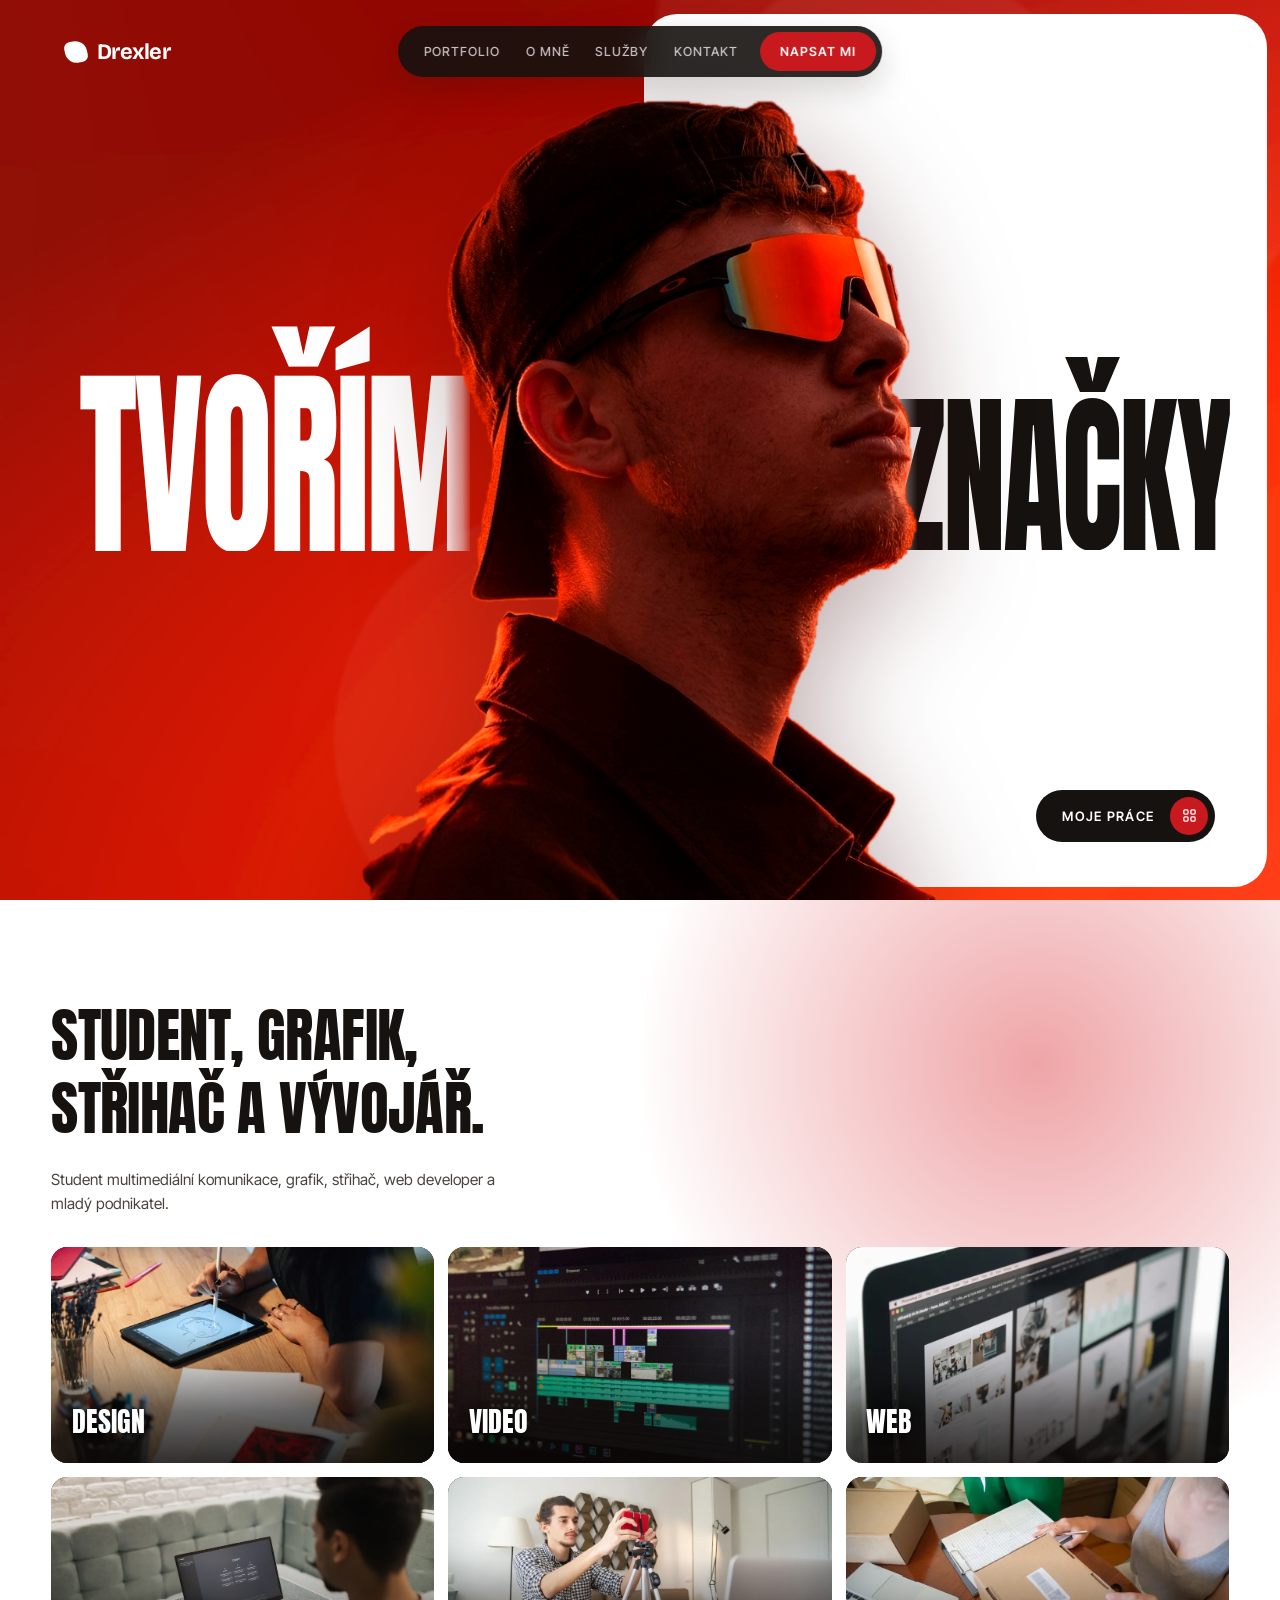
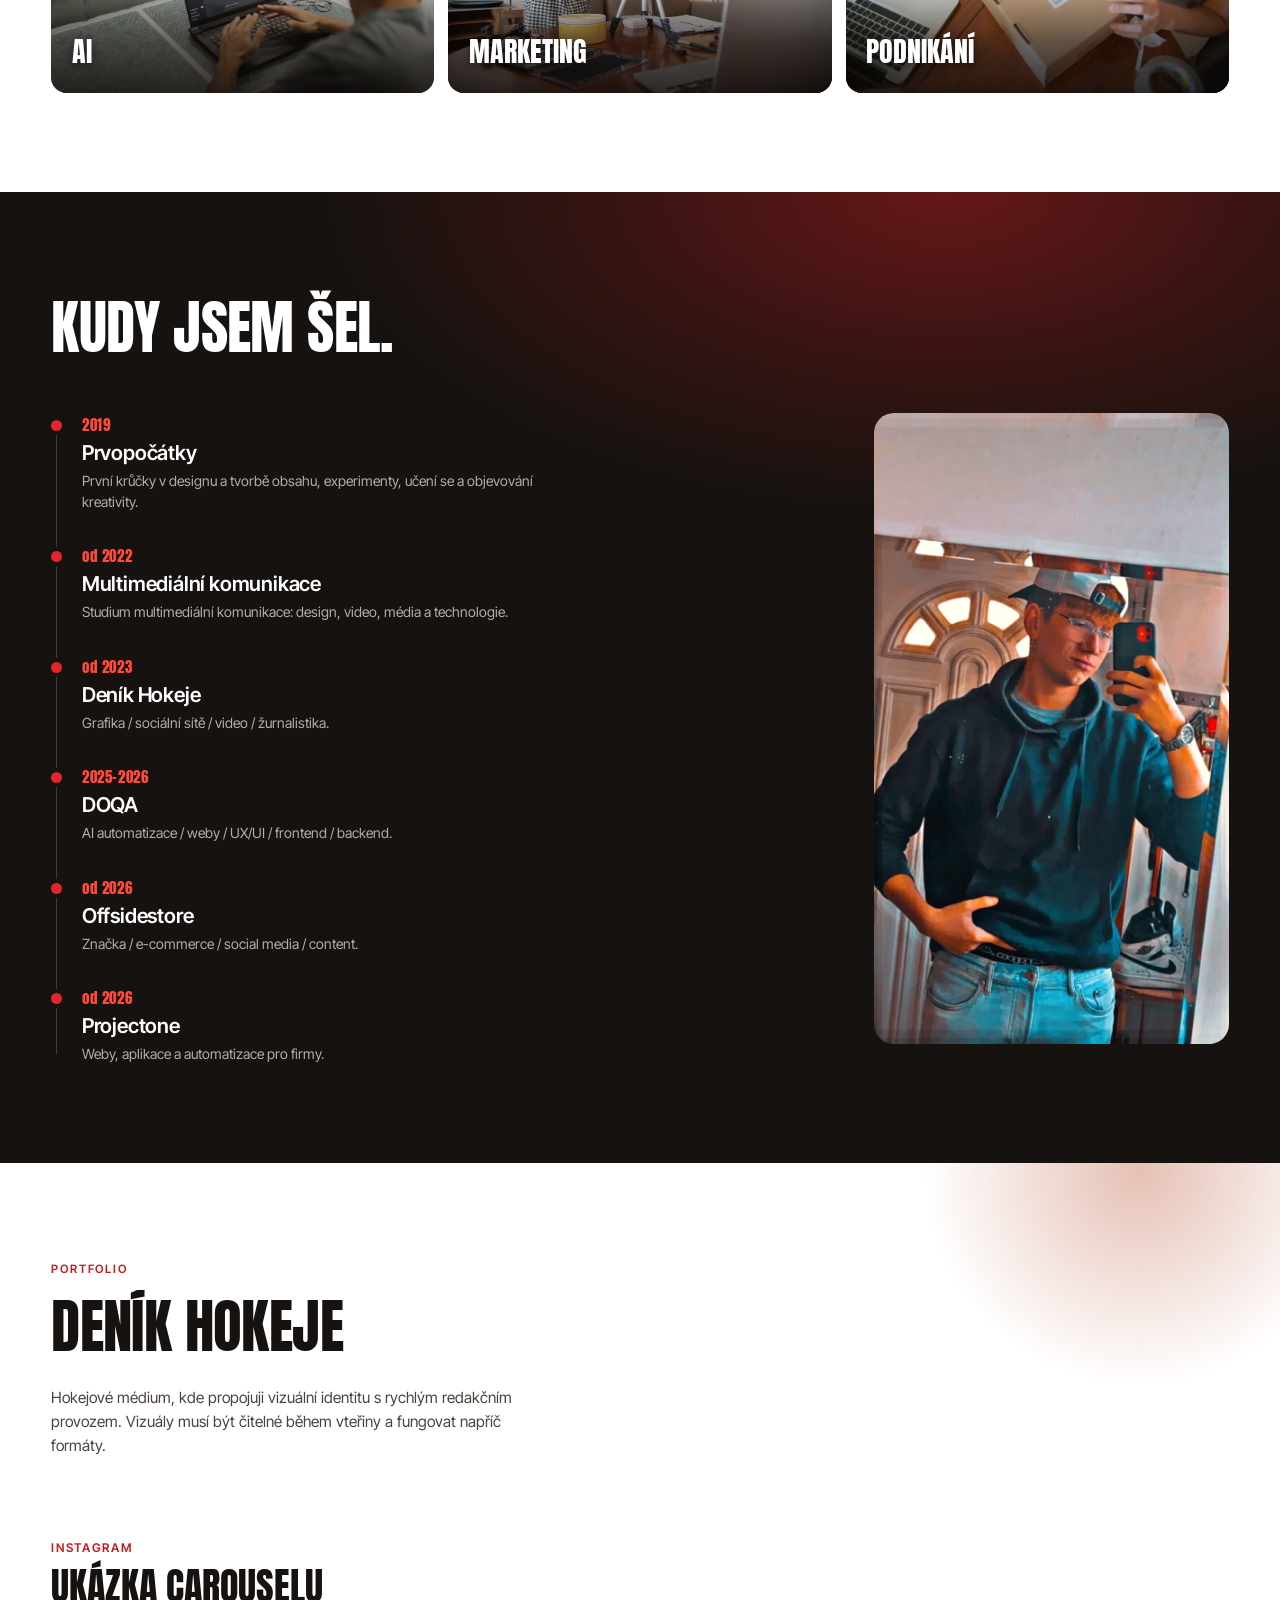
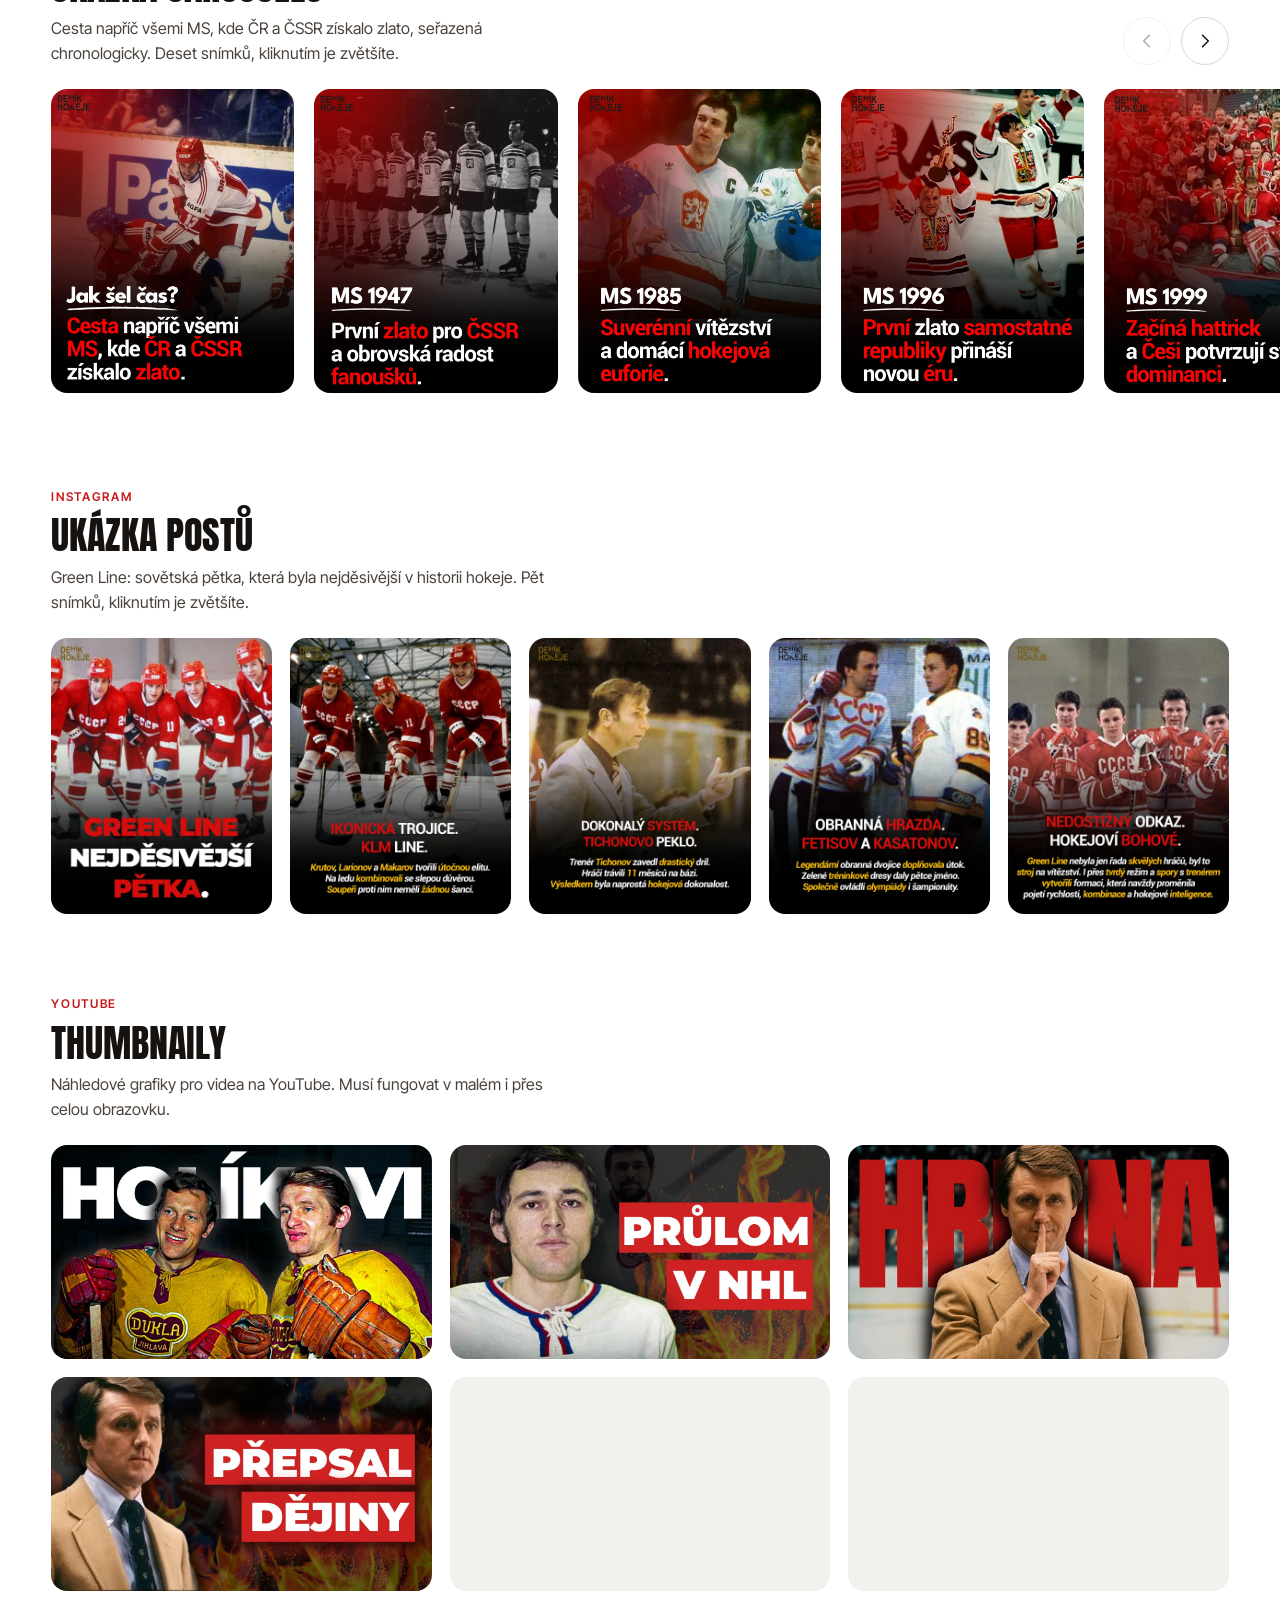
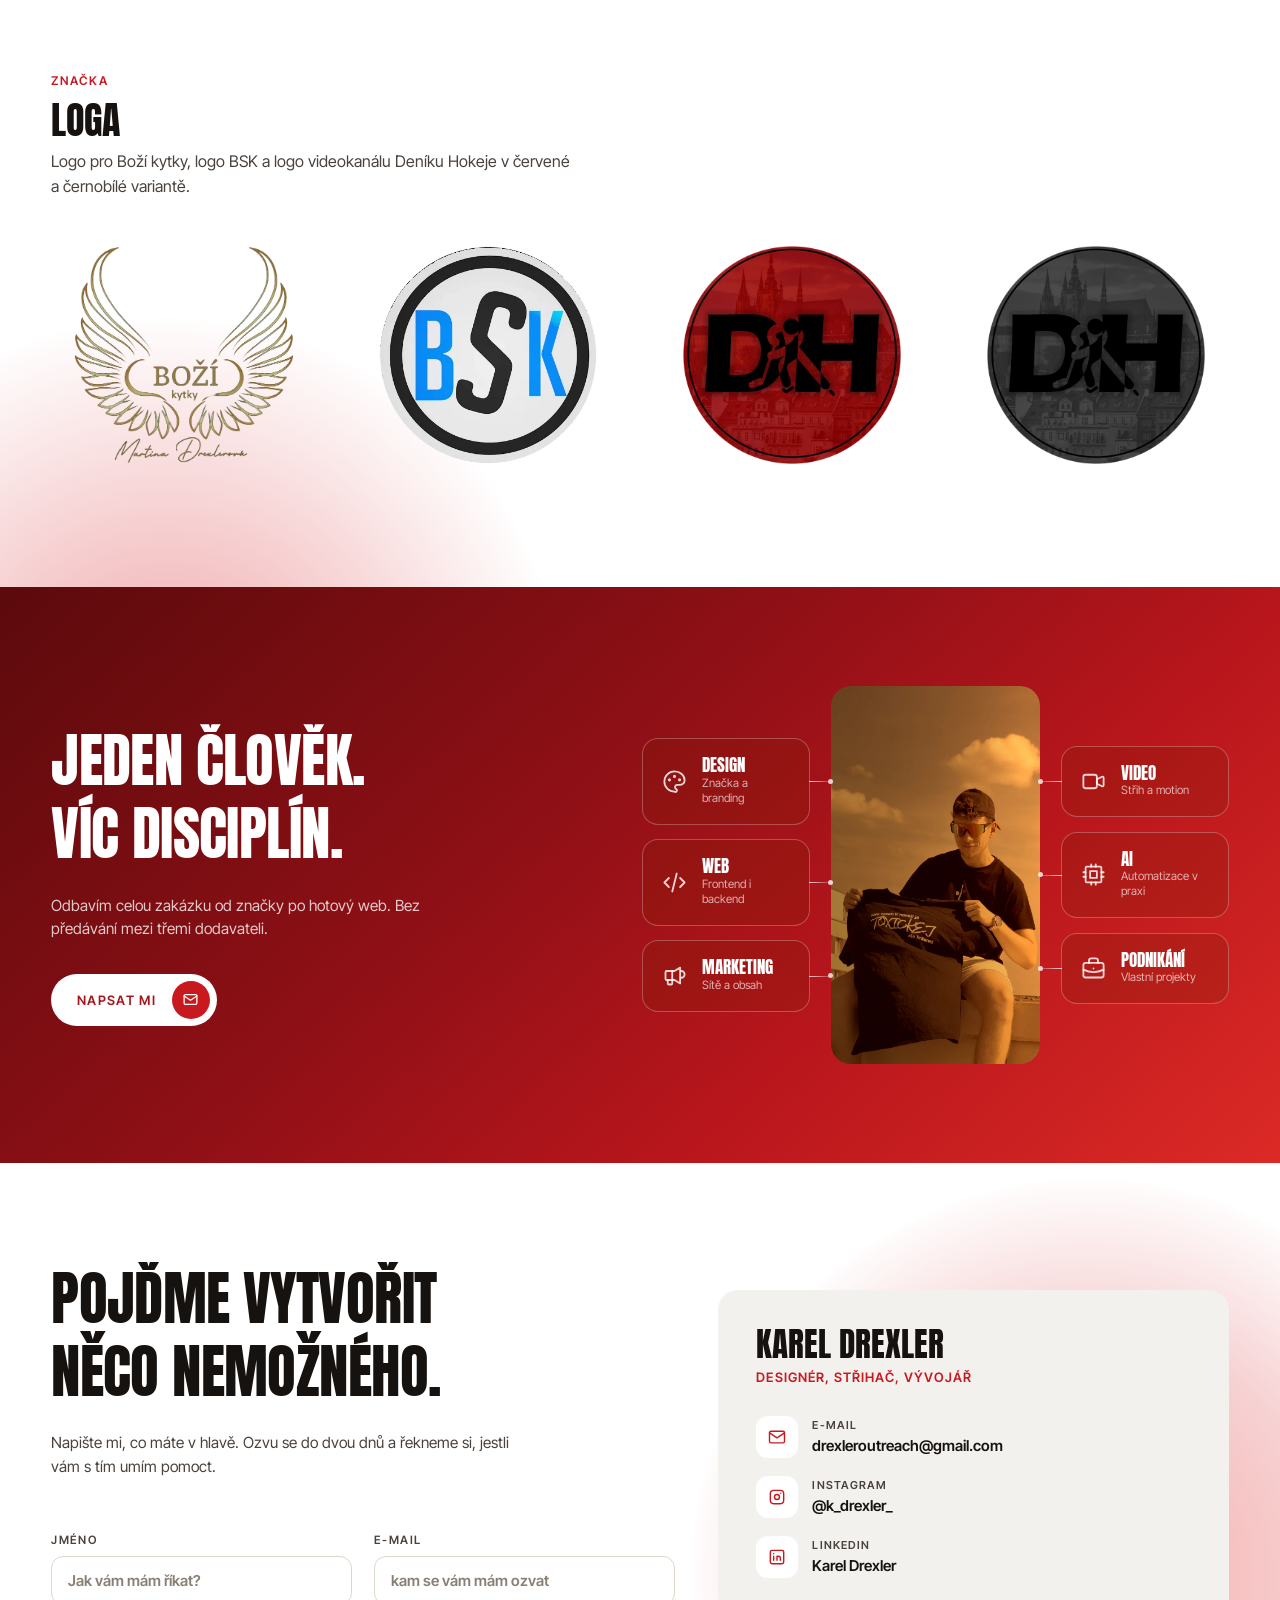
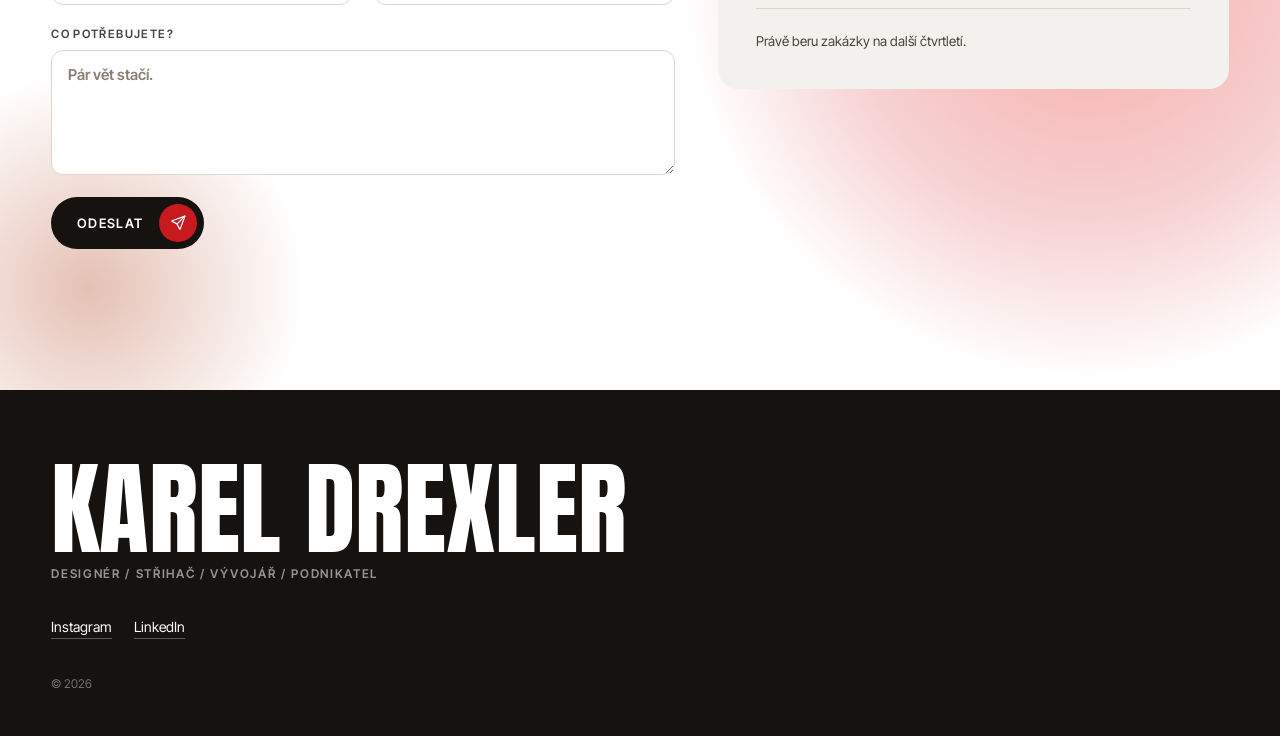
==== index.html @ d2df053d "Hero: druhé slovo ZNAČKY na bílé kartě za tváří, na mobilu druhý řádek Co-Authored-By: Claude Opus 5" ====
<!doctype html>
<html lang="cs">
<head>
<meta charset="utf-8">
<meta name="viewport" content="width=device-width, initial-scale=1, viewport-fit=cover">
<title>Karel Drexler - Design. Video. Web. AI.</title>
<meta name="description" content="Měním nápady ve vizuály, zážitky a digitální produkty.">
<link rel="preconnect" href="https://fonts.googleapis.com">
<link rel="preconnect" href="https://fonts.gstatic.com" crossorigin>
<link href="https://fonts.googleapis.com/css2?family=Anton&family=Bricolage+Grotesque:opsz,wght@12..96,700;12..96,800&family=Inter+Tight:wght@400;500;600&display=swap" rel="stylesheet">
<link rel="icon" href="favicon.svg" type="image/svg+xml">
<link rel="stylesheet" href="styles.css">
<link rel="stylesheet" href="sekce.css">
<link rel="stylesheet" href="lightbox.css">
</head>
<body>

<header class="nav">
  <a class="nav__brand" href="#">
    <span class="nav__mark" aria-hidden="true"></span>
    Drexler
  </a>
  <div class="nav__menu" id="menu">
    <nav class="nav__links" aria-label="Hlavní navigace">
      <a href="#prace">Portfolio</a>
      <a href="#o-mne">O mně</a>
      <a href="#sluzby">Služby</a>
      <a href="#kontakt">Kontakt</a>
    </nav>
    <a class="nav__cta" href="#kontakt">Napsat mi</a>
  </div>
  <button class="nav__burger" type="button" aria-label="Otevřít menu" aria-expanded="false" aria-controls="menu">
    <span></span><span></span>
  </button>
</header>

<main>
<section class="hero">
  <div class="hero__warm" aria-hidden="true"></div>
  <div class="hero__rings" aria-hidden="true"></div>
  <div class="hero__panel" aria-hidden="true"></div>

  <img class="hero__portrait" src="assets/img/hero-charlie.png" alt="Karel Drexler">

  <div class="hero__left">
    <h1 class="hero__title">
      <span class="line"><span>TVOŘÍM</span></span>
    </h1>
  </div>

  <!-- Protějšek nadpisu na bílé kartě, za tváří. Polohu dolaďuje main.js. -->
  <p class="hero__druhy"><span class="line"><span>ZNAČKY</span></span></p>

  <a class="btn btn--hero" href="#prace">
    <span>Moje práce</span>
    <!-- Tabler Icons (MIT): layout-grid -->
    <span class="btn__ikona" aria-hidden="true"><svg viewBox="0 0 24 24" fill="none" stroke="currentColor" stroke-width="1.8" stroke-linecap="round" stroke-linejoin="round"><rect x="4" y="4" width="6" height="6" rx="1.5"/><rect x="14" y="4" width="6" height="6" rx="1.5"/><rect x="4" y="14" width="6" height="6" rx="1.5"/><rect x="14" y="14" width="6" height="6" rx="1.5"/></svg></span>
  </a>
</section>

<!-- Kdo jsem --------------------------------------------------------- -->
<section class="sekce sekce--svetla" id="o-mne">
  <header class="sekce__hlava">
    <h2 class="sekce__nadpis">Student, grafik,<br>střihač a vývojář.</h2>
    <p class="sekce__lede">
      Student multimediální komunikace, grafik, střihač, web developer
      a mladý podnikatel.
    </p>
  </header>

  <ul class="obory">
    <li>
      <img src="assets/img/obory/design.webp" alt="" decoding="async">
      <div class="obory__text">
        <h3>Design</h3>
        <div class="obory__popis"><p>Vizuální identita značky, tvorba a úprava brandingu.</p></div>
      </div>
    </li>
    <li>
      <img src="assets/img/obory/video.webp" alt="" decoding="async">
      <div class="obory__text">
        <h3>Video</h3>
        <div class="obory__popis"><p>Střih, motion, produkce obsahu.</p></div>
      </div>
    </li>
    <li>
      <img src="assets/img/obory/web.webp" alt="" decoding="async">
      <div class="obory__text">
        <h3>Web</h3>
        <div class="obory__popis"><p>Frontend, backend, UX/UI.</p></div>
      </div>
    </li>
    <li>
      <img src="assets/img/obory/ai.webp" alt="" decoding="async">
      <div class="obory__text">
        <h3>AI</h3>
        <div class="obory__popis"><p>Automatizace a AI nástroje v praxi.</p></div>
      </div>
    </li>
    <li>
      <img src="assets/img/obory/marketing.webp" alt="" decoding="async">
      <div class="obory__text">
        <h3>Marketing</h3>
        <div class="obory__popis"><p>Social media a obsahová strategie.</p></div>
      </div>
    </li>
    <li>
      <img src="assets/img/obory/podnikani.webp" alt="" decoding="async">
      <div class="obory__text">
        <h3>Podnikání</h3>
        <div class="obory__popis"><p>Vlastní projekty a podnikání.</p></div>
      </div>
    </li>
  </ul>
</section>

<!-- Časová osa ------------------------------------------------------- -->
<section class="sekce sekce--tmava" id="cesta">
  <header class="sekce__hlava">
    <h2 class="sekce__nadpis">Kudy jsem šel.</h2>
  </header>

  <div class="cesta">
    <ol class="osa">
    <li><span class="osa__rok">2019</span><div><h3>Prvopočátky</h3>
      <p>První krůčky v designu a tvorbě obsahu, experimenty, učení se a objevování kreativity.</p></div></li>
    <li><span class="osa__rok">od 2022</span><div><h3>Multimediální komunikace</h3>
      <p>Studium multimediální komunikace: design, video, média a technologie.</p></div></li>
    <li><span class="osa__rok">od 2023</span><div><h3>Deník Hokeje</h3>
      <p>Grafika / sociální sítě / video / žurnalistika.</p></div></li>
    <li><span class="osa__rok">2025-2026</span><div><h3>DOQA</h3>
      <p>AI automatizace / weby / UX/UI / frontend / backend.</p></div></li>
    <li><span class="osa__rok">od 2026</span><div><h3>Offsidestore</h3>
      <p>Značka / e-commerce / social media / content.</p></div></li>
    <li><span class="osa__rok">od 2026</span><div><h3>Projectone</h3>
      <p>Weby, aplikace a automatizace pro firmy.</p></div></li>
    </ol>

    <figure class="cesta__foto">
      <img src="assets/img/portret-zrcadlo.webp" alt="Karel Drexler" decoding="async">
    </figure>
  </div>
</section>

<!-- Portfolio -------------------------------------------------------- -->
<section class="sekce sekce--svetla" id="prace">
  <header class="sekce__hlava">
    <p class="stitek">Portfolio</p>
    <h2 class="sekce__nadpis">Deník Hokeje</h2>
    <p class="sekce__lede">
      Hokejové médium, kde propojuji vizuální identitu s rychlým redakčním
      provozem. Vizuály musí být čitelné během vteřiny a fungovat napříč formáty.
    </p>
  </header>

  <!-- Instagramový carousel zůstává vodorovný, protože tak ho čtou i lidé na IG.
       Šipky ho posouvají, kliknutí na snímek ho zvětší. -->
  <article class="blok" data-galerie>
    <div class="blok__hlava blok__hlava--sipky">
      <div>
        <p class="blok__druh">Instagram</p>
        <h3>Ukázka carouselu</h3>
        <p>Cesta napříč všemi MS, kde ČR a ČSSR získalo zlato, seřazená chronologicky. Deset snímků, kliknutím je zvětšíte.</p>
      </div>
      <div class="pruvod__sipky">
        <button type="button" class="pruvod__sipka" data-smer="-1" aria-label="Předchozí snímky">
          <svg viewBox="0 0 24 24" aria-hidden="true"><path d="M15 5l-7 7 7 7" fill="none" stroke="currentColor" stroke-width="1.8" stroke-linecap="round" stroke-linejoin="round"/></svg>
        </button>
        <button type="button" class="pruvod__sipka" data-smer="1" aria-label="Další snímky">
          <svg viewBox="0 0 24 24" aria-hidden="true"><path d="M9 5l7 7-7 7" fill="none" stroke="currentColor" stroke-width="1.8" stroke-linecap="round" stroke-linejoin="round"/></svg>
        </button>
      </div>
    </div>
    <div class="pruvod" tabindex="0">
      <figure><img src="assets/img/prace/cas-00-cover.webp" alt="Jak šel čas, úvodní slide" decoding="async"></figure>
      <figure><img src="assets/img/prace/cas-1947.webp" alt="MS 1947" decoding="async"></figure>
      <figure><img src="assets/img/prace/cas-1985.webp" alt="MS 1985" decoding="async"></figure>
      <figure><img src="assets/img/prace/cas-1996.webp" alt="MS 1996" decoding="async"></figure>
      <figure><img src="assets/img/prace/cas-1999.webp" alt="MS 1999" decoding="async"></figure>
      <figure><img src="assets/img/prace/cas-2000.webp" alt="MS 2000" decoding="async"></figure>
      <figure><img src="assets/img/prace/cas-2001.webp" alt="MS 2001" decoding="async"></figure>
      <figure><img src="assets/img/prace/cas-2005.webp" alt="MS 2005" decoding="async"></figure>
      <figure><img src="assets/img/prace/cas-2010.webp" alt="MS 2010" decoding="async"></figure>
      <figure><img src="assets/img/prace/cas-2024.webp" alt="MS 2024" decoding="async"></figure>
    </div>
  </article>

  <!-- Pět dílů Green Line, pět stejně velkých buněk: žádný není hlavní. -->
  <article class="blok" data-galerie>
    <div class="blok__hlava">
      <p class="blok__druh">Instagram</p>
      <h3>Ukázka postů</h3>
      <p>Green Line: sovětská pětka, která byla nejděsivější v historii hokeje. Pět snímků, kliknutím je zvětšíte.</p>
    </div>
    <div class="bento">
      <figure><img src="assets/img/prace/green-1.webp" alt="Green Line, nejděsivější pětka" decoding="async"></figure>
      <figure><img src="assets/img/prace/green-2.webp" alt="Ikonická trojice KLM Line" decoding="async"></figure>
      <figure><img src="assets/img/prace/green-3.webp" alt="Tichonovo peklo" decoding="async"></figure>
      <figure><img src="assets/img/prace/green-4.webp" alt="Fetisov a Kasatonov" decoding="async"></figure>
      <figure><img src="assets/img/prace/green-5.webp" alt="Nedostižný odkaz" decoding="async"></figure>
    </div>
  </article>

  <!-- Šest náhledů v pravidelné mřížce; jsou to obrazovky, ne příběh. -->
  <article class="blok" data-galerie>
    <div class="blok__hlava">
      <p class="blok__druh">YouTube</p>
      <h3>Thumbnaily</h3>
      <p>Náhledové grafiky pro videa na YouTube. Musí fungovat v malém i přes celou obrazovku.</p>
    </div>
    <div class="mrizka">
      <figure><img src="assets/img/prace/thumb-holikovi.webp" alt="Holíkovi" decoding="async"></figure>
      <figure><img src="assets/img/prace/thumb-nedomansky.webp" alt="Václav Nedomanský" decoding="async"></figure>
      <figure><img src="assets/img/prace/thumb-brooks.webp" alt="Brooks" decoding="async"></figure>
      <figure><img src="assets/img/prace/thumb-herb-brooks.webp" alt="Herb Brooks" decoding="async"></figure>
      <figure><img src="assets/img/prace/thumb-devadesatky.webp" alt="Hokejové devadesátky" decoding="async"></figure>
      <figure><img src="assets/img/prace/thumb-bratri-nhl.webp" alt="Bratři v NHL" decoding="async"></figure>
    </div>
  </article>

  <!-- Loga jsou vyříznutá do průhledných obrázků a stojí přímo na papíře,
       všechna ve stejně velkém poli. -->
  <article class="blok" data-galerie>
    <div class="blok__hlava">
      <p class="blok__druh">Značka</p>
      <h3>Loga</h3>
      <p>Logo pro Boží kytky, logo BSK a logo videokanálu Deníku Hokeje v červené a černobílé variantě.</p>
    </div>
    <div class="znacky">
      <figure><img src="assets/img/prace/loga/bozi-kytky.webp" alt="Logo Boží kytky, Martina Drexlerová" decoding="async"></figure>
      <figure><img src="assets/img/prace/loga/bsk.webp" alt="Logo BSK" decoding="async"></figure>
      <figure><img src="assets/img/prace/loga/dih-cervene.webp" alt="Logo kanálu Deníku Hokeje, červená varianta" decoding="async"></figure>
      <figure><img src="assets/img/prace/loga/dih-cernobile.webp" alt="Logo kanálu Deníku Hokeje, černobílá varianta" decoding="async"></figure>
    </div>
  </article>
</section>

<!-- Závěrečná výzva ------------------------------------------------- -->
<section class="sekce sekce--cervena" id="sluzby">
  <div class="vyzva">
    <div class="vyzva__text">
      <h2 class="sekce__nadpis">Jeden člověk.<br>Víc disciplín.</h2>
      <p class="sekce__lede">
        Odbavím celou zakázku od značky po hotový web. Bez předávání
        mezi třemi dodavateli.
      </p>
      <a class="btn btn--svetly" href="#kontakt"><span>Napsat mi</span><span class="btn__ikona" aria-hidden="true"><svg viewBox="0 0 24 24" fill="none" stroke="currentColor" stroke-width="1.8" stroke-linecap="round" stroke-linejoin="round"><path d="M3 7a2 2 0 0 1 2-2h14a2 2 0 0 1 2 2v10a2 2 0 0 1-2 2H5a2 2 0 0 1-2-2z"/><path d="m3 7 9 6 9-6"/></svg></span></a>
    </div>

    <div class="schema">
      <ul class="schema__sloupec">
        <li>
          <span class="schema__ikona" aria-hidden="true">
            <svg viewBox="0 0 24 24" fill="none" stroke="currentColor" stroke-width="1.6" stroke-linecap="round" stroke-linejoin="round"><path d="M12 21a9 9 0 1 1 0-18c4.97 0 9 3.58 9 8 0 1.06-.47 2.08-1.32 2.83-.84.75-1.99 1.17-3.18 1.17h-2a2 2 0 0 0-1 3.75A1.3 1.3 0 0 1 12 21"/><circle cx="7.5" cy="10.5" r=".6"/><circle cx="12" cy="7.5" r=".6"/><circle cx="16.5" cy="10.5" r=".6"/></svg>
          </span>
          <span class="schema__jmeno">Design</span>
          <span class="schema__popis">Značka a branding</span>
        </li>
        <li>
          <span class="schema__ikona" aria-hidden="true">
            <svg viewBox="0 0 24 24" fill="none" stroke="currentColor" stroke-width="1.6" stroke-linecap="round" stroke-linejoin="round"><path d="m7 8-4 4 4 4"/><path d="m17 8 4 4-4 4"/><path d="M14 4l-4 16"/></svg>
          </span>
          <span class="schema__jmeno">Web</span>
          <span class="schema__popis">Frontend i backend</span>
        </li>
        <li>
          <span class="schema__ikona" aria-hidden="true">
            <svg viewBox="0 0 24 24" fill="none" stroke="currentColor" stroke-width="1.6" stroke-linecap="round" stroke-linejoin="round"><path d="M18 8a3 3 0 0 1 0 6"/><path d="M10 8v11a1 1 0 0 1-1 1H7a1 1 0 0 1-1-1v-3"/><path d="M12 8h0l5-3v14l-5-3H5a1 1 0 0 1-1-1v-6a1 1 0 0 1 1-1z"/></svg>
          </span>
          <span class="schema__jmeno">Marketing</span>
          <span class="schema__popis">Sítě a obsah</span>
        </li>
      </ul>

      <figure class="schema__foto">
        <img src="assets/img/schema-foto.webp" alt="Karel Drexler" decoding="async">
      </figure>

      <ul class="schema__sloupec">
        <li>
          <span class="schema__ikona" aria-hidden="true">
            <svg viewBox="0 0 24 24" fill="none" stroke="currentColor" stroke-width="1.6" stroke-linecap="round" stroke-linejoin="round"><path d="M15 10l4.55-2.28A1 1 0 0 1 21 8.62v6.76a1 1 0 0 1-1.45.9L15 14z"/><rect x="3" y="6" width="12" height="12" rx="2"/></svg>
          </span>
          <span class="schema__jmeno">Video</span>
          <span class="schema__popis">Střih a motion</span>
        </li>
        <li>
          <span class="schema__ikona" aria-hidden="true">
            <svg viewBox="0 0 24 24" fill="none" stroke="currentColor" stroke-width="1.6" stroke-linecap="round" stroke-linejoin="round"><rect x="5" y="5" width="14" height="14" rx="1"/><rect x="9" y="9" width="6" height="6"/><path d="M3 10h2M3 14h2M19 10h2M19 14h2M10 3v2M14 3v2M10 19v2M14 19v2"/></svg>
          </span>
          <span class="schema__jmeno">AI</span>
          <span class="schema__popis">Automatizace v praxi</span>
        </li>
        <li>
          <span class="schema__ikona" aria-hidden="true">
            <svg viewBox="0 0 24 24" fill="none" stroke="currentColor" stroke-width="1.6" stroke-linecap="round" stroke-linejoin="round"><rect x="3" y="7" width="18" height="13" rx="2"/><path d="M8 7V5a2 2 0 0 1 2-2h4a2 2 0 0 1 2 2v2"/><path d="M3 13a20 20 0 0 0 18 0"/><path d="M12 12v.01"/></svg>
          </span>
          <span class="schema__jmeno">Podnikání</span>
          <span class="schema__popis">Vlastní projekty</span>
        </li>
      </ul>
    </div>
  </div>
</section>

<!-- Kontakt ---------------------------------------------------------- -->
<section class="sekce sekce--svetla" id="kontakt">
  <header class="sekce__hlava">
    <h2 class="sekce__nadpis">Pojďme vytvořit<br>něco nemožného.</h2>
    <p class="sekce__lede">
      Napište mi, co máte v hlavě. Ozvu se do dvou dnů a řekneme si,
      jestli vám s tím umím pomoct.
    </p>
  </header>

  <div class="kontakt">
    <form class="formular" action="https://api.web3forms.com/submit" method="post" novalidate>
      <input type="hidden" name="access_key" value="">
      <input type="hidden" name="subject" value="Nová zpráva z webu drexler.digital">
      <input type="checkbox" name="botcheck" class="pastnabot" tabindex="-1" autocomplete="off">

      <label>Jméno<input type="text" name="jmeno" placeholder="Jak vám mám říkat?" required></label>
      <label>E-mail<input type="email" name="email" placeholder="kam se vám mám ozvat" required></label>
      <label class="siroke">Co potřebujete?<textarea name="zprava" rows="5" placeholder="Pár vět stačí." required></textarea></label>
      <button type="submit" class="btn btn--tmavy"><span data-klid="Odeslat">Odeslat</span><span class="btn__ikona" aria-hidden="true"><svg viewBox="0 0 24 24" fill="none" stroke="currentColor" stroke-width="1.8" stroke-linecap="round" stroke-linejoin="round"><path d="M10 14 21 3"/><path d="M21 3l-6.5 18a.55.55 0 0 1-1 0L10 14l-7-3.5a.55.55 0 0 1 0-1z"/></svg></span></button>
  
      <p class="hlaska" role="status" aria-live="polite"></p>
    </form>

    <aside class="vizitka">
      <p class="vizitka__jmeno">Karel Drexler</p>
      <p class="vizitka__role">Designér, střihač, vývojář</p>

      <ul class="spojeni">
        <li>
          <span class="spojeni__ikona" aria-hidden="true">
            <!-- Tabler Icons (MIT): mail -->
            <svg viewBox="0 0 24 24" fill="none" stroke="currentColor" stroke-width="1.7" stroke-linecap="round" stroke-linejoin="round"><path d="M3 7a2 2 0 0 1 2-2h14a2 2 0 0 1 2 2v10a2 2 0 0 1-2 2H5a2 2 0 0 1-2-2z"/><path d="m3 7 9 6 9-6"/></svg>
          </span>
          <span class="spojeni__co">E-mail</span>
          <a class="spojeni__hodnota" href="mailto:drexleroutreach@gmail.com">drexleroutreach@gmail.com</a>
        </li>
        <li>
          <span class="spojeni__ikona" aria-hidden="true">
            <!-- Tabler Icons (MIT): brand-instagram -->
            <svg viewBox="0 0 24 24" fill="none" stroke="currentColor" stroke-width="1.7" stroke-linecap="round" stroke-linejoin="round"><rect x="4" y="4" width="16" height="16" rx="4"/><circle cx="12" cy="12" r="3"/><path d="M16.5 7.5v.01"/></svg>
          </span>
          <span class="spojeni__co">Instagram</span>
          <a class="spojeni__hodnota" href="https://www.instagram.com/k_drexler_/" target="_blank" rel="noopener">@k_drexler_</a>
        </li>
        <li>
          <span class="spojeni__ikona" aria-hidden="true">
            <!-- Tabler Icons (MIT): brand-linkedin -->
            <svg viewBox="0 0 24 24" fill="none" stroke="currentColor" stroke-width="1.7" stroke-linecap="round" stroke-linejoin="round"><rect x="4" y="4" width="16" height="16" rx="2"/><path d="M8 11v5M8 8v.01M12 16v-5M16 16v-3a2 2 0 0 0-4 0"/></svg>
          </span>
          <span class="spojeni__co">LinkedIn</span>
          <a class="spojeni__hodnota" href="https://www.linkedin.com/in/karel-drexler-a0ab07300/" target="_blank" rel="noopener">Karel Drexler</a>
        </li>
      </ul>

      <p class="vizitka__stav">Právě beru zakázky na další čtvrtletí.</p>
    </aside>
  </div>
</section>
</main>

<dialog class="lightbox" aria-label="Detail práce">
  <figure class="lightbox__obraz">
    <figcaption></figcaption>
  </figure>
  <button class="lightbox__zavrit" type="button" aria-label="Zavřít">
    <svg viewBox="0 0 24 24" aria-hidden="true"><path d="M6 6l12 12M18 6L6 18" fill="none" stroke="currentColor" stroke-width="1.8" stroke-linecap="round"/></svg>
  </button>
  <button class="lightbox__sipka lightbox__sipka--zpet" type="button" aria-label="Předchozí">
    <svg viewBox="0 0 24 24" aria-hidden="true"><path d="M15 5l-7 7 7 7" fill="none" stroke="currentColor" stroke-width="1.8" stroke-linecap="round" stroke-linejoin="round"/></svg>
  </button>
  <button class="lightbox__sipka lightbox__sipka--dal" type="button" aria-label="Další">
    <svg viewBox="0 0 24 24" aria-hidden="true"><path d="M9 5l7 7-7 7" fill="none" stroke="currentColor" stroke-width="1.8" stroke-linecap="round" stroke-linejoin="round"/></svg>
  </button>
  <p class="lightbox__pocet" aria-live="polite"></p>
</dialog>

<footer class="paticka">
  <p class="paticka__jmeno">Karel Drexler</p>
  <p class="paticka__role">Designér / Střihač / Vývojář / Podnikatel</p>
  <nav class="paticka__site">
    <a href="https://www.instagram.com/k_drexler_/" target="_blank" rel="noopener">Instagram</a>
    <a href="https://www.linkedin.com/in/karel-drexler-a0ab07300/" target="_blank" rel="noopener">LinkedIn</a>
  </nav>
  <p class="paticka__copy">© 2026</p>
</footer>

<script type="module" src="main.js"></script>
</body>
</html>
---- styles.css ----
/* Tokeny ------------------------------------------------------------- */
/* Červená řada: cihlově tmavá v rozích desky, sytá karmínová za postavou. */
:root {
  --brick: #5c0a0c;
  --red-900: #7d0e12;
  --red-700: #a8141b;
  --red-600: #c8191f;
  --red-500: #e2262b;
  --red-400: #ff4a3d;
  --ink: #16120f;
  --ink-soft: #4a423c;
  --paper: #ffffff;
  --bone: #f3f1ee;

  --rail: clamp(20px, 4vw, 64px);
  /* Levý sloupec hera stojí o kus dál než zbytek stránky. */
  --rail-hero: calc(clamp(20px, 4vw, 64px) + clamp(6px, 2.2vw, 34px));
  --nav-h: 76px;
  /* Navigace sedí stejně daleko od horní hrany jako bílá karta hera. */
  --nav-top: clamp(10px, 1.5vh, 18px);

  --display: 'Bricolage Grotesque', system-ui, sans-serif;
  /* Nadpis v předloze je kondenzovaný grotesk — Bricolage je na něj
     příliš široký a slovo se pak nevejde vedle postavy. */
  --hero-face: 'Anton', 'Bricolage Grotesque', system-ui, sans-serif;
  --text: 'Inter Tight', system-ui, sans-serif;
}

*, *::before, *::after { box-sizing: border-box; }

html { -webkit-text-size-adjust: 100%; }

body {
  margin: 0;
  font-family: var(--text);
  color: var(--ink);
  background: var(--paper);
  -webkit-font-smoothing: antialiased;
}

a { color: inherit; text-decoration: none; }

/* Navigace ----------------------------------------------------------- */
/* Lišta je pevná: značka vlevo, uprostřed tmavá kapsle s odkazy a výzvou.
   Kapsle je čitelná na červené, bílé i tmavé sekci, takže může jet
   se stránkou. Pod 900 px se odkazy schovají do rozbalovacího menu. */
.nav {
  position: fixed;
  top: var(--nav-top);
  left: 0;
  right: 0;
  z-index: 20;
  height: var(--nav-h);
  display: flex;
  align-items: center;
  gap: 16px;
  padding: 0 calc(var(--rail) + var(--nav-top));
  pointer-events: none;
}

.nav > * { pointer-events: auto; }

.nav__brand {
  display: inline-flex;
  align-items: center;
  gap: 10px;
  margin-left: -14px;
  padding: 9px 16px 9px 14px;
  border-radius: 999px;
  font-family: var(--display);
  font-weight: 700;
  font-size: 22px;
  letter-spacing: -0.02em;
  color: var(--paper);
  transition: background-color .35s ease;
}

/* Jakmile hero odjede, značka dostane stejnou kapsli jako menu. */
.nav--past .nav__brand {
  background: rgba(22, 18, 15, .9);
  -webkit-backdrop-filter: blur(14px);
  backdrop-filter: blur(14px);
}

.nav__mark {
  width: 22px;
  height: 22px;
  border-radius: 6px 12px 6px 12px;
  background: var(--paper);
  transform: rotate(-12deg);
}

.nav__menu {
  position: absolute;
  left: 50%;
  translate: -50% 0;
  display: flex;
  align-items: center;
  gap: 8px;
  padding: 6px 6px 6px 26px;
  border-radius: 999px;
  background: rgba(22, 18, 15, .9);
  -webkit-backdrop-filter: blur(14px);
  backdrop-filter: blur(14px);
  box-shadow: 0 12px 30px rgba(22, 18, 15, .16);
}

.nav__links {
  display: flex;
  gap: clamp(16px, 2vw, 30px);
  margin-right: 14px;
  font-size: 12.5px;
  font-weight: 500;
  letter-spacing: 0.08em;
  text-transform: uppercase;
  color: rgba(255, 255, 255, .74);
}

.nav__links a {
  position: relative;
  padding: 6px 0;
  transition: color .25s ease;
}

.nav__links a::after {
  content: "";
  position: absolute;
  left: 0;
  right: 0;
  bottom: 0;
  height: 1.5px;
  background: var(--red-400);
  transform: scaleX(0);
  transform-origin: left;
  transition: transform .4s cubic-bezier(.2,.8,.2,1);
}

.nav__links a:hover { color: var(--paper); }
.nav__links a:hover::after { transform: scaleX(1); }

.nav__cta {
  padding: 12px 20px;
  border-radius: 999px;
  background: var(--red-600);
  color: var(--paper);
  font-size: 12.5px;
  font-weight: 600;
  letter-spacing: 0.08em;
  text-transform: uppercase;
  transition: background-color .25s ease;
}

.nav__cta:hover { background: var(--red-500); }

.nav__burger {
  display: none;
  width: 46px;
  height: 46px;
  margin-left: auto;
  place-content: center;
  gap: 5px;
  border: 0;
  border-radius: 50%;
  background: rgba(22, 18, 15, .9);
  cursor: pointer;
}

.nav__burger span {
  display: block;
  width: 16px;
  height: 1.6px;
  background: var(--paper);
  transition: transform .3s ease;
}

/* Otevřené menu: z čárek je křížek. */
.nav--open .nav__burger span:first-child { transform: translateY(3.3px) rotate(45deg); }
.nav--open .nav__burger span:last-child { transform: translateY(-3.3px) rotate(-45deg); }

/* Hero --------------------------------------------------------------- */
.hero {
  position: relative;
  min-height: 100svh;
  overflow: hidden;
  background: var(--paper);
  display: grid;
  grid-template-columns: minmax(0, 1fr) minmax(0, 1fr);
}

/* Teplá deska leží pod vším; bílý panel je karta položená na ní. */
.hero__warm {
  position: absolute;
  inset: 0;
  /* Plynulý diagonální přechod: cihlová vlevo nahoře, sytá červená
     vpravo dole, kde stojí postava. Žádné ostré kotouče. */
  background-image: url('assets/img/hero-bg.png');
  /* Mapa pokrývá levou polovinu; napravo ji zrcadlově dotáhneme. */
  background-size: 100% 100%;
  background-repeat: no-repeat;
}

/* Kotouče v pozadí. V předloze se od okolí liší jen o pár jednotek jasu
   a mají zřetelnou, ale měkkou hranu — proto tak nízké krytí. */
.hero__rings {
  position: absolute;
  inset: 0;
  pointer-events: none;
  background:
    radial-gradient(circle at 78% 6%,
      rgba(255, 205, 200, .085) 0 26%, rgba(255, 205, 200, 0) 26.6%),
    radial-gradient(circle at 70% 18%,
      rgba(255, 195, 190, .065) 0 17%, rgba(255, 195, 190, 0) 17.5%),
    radial-gradient(circle at 44% 82%,
      rgba(255, 185, 175, .07) 0 22%, rgba(255, 185, 175, 0) 22.5%);
}

/* Bílá karta: změřeno z předlohy — 50,3 až 99,5 % šířky, s odskokem
   od horní i spodní hrany a zaoblenými rohy. */
.hero__panel {
  position: absolute;
  z-index: 1;
  /* Odskok stejný nahoře, vpravo i dole — v procentech by svislá
     mezera vyšla jinak než vodorovná. */
  /* Odskok stejný nahoře, vpravo i dole — v procentech by svislá
     mezera vyšla jinak než vodorovná. */
  top: clamp(10px, 1.5vh, 18px);
  right: clamp(10px, 1.5vh, 18px);
  bottom: clamp(10px, 1.5vh, 18px);
  left: 50.3%;
  background: var(--paper);
  border-radius: clamp(18px, 2.6vw, 38px);
}


/* Portrét sedí na předělu a přesahuje do bílé části. */
.hero__portrait {
  position: absolute;
  z-index: 2;
  /* Postava sedí na předělu a ramenem přetéká do bílé části.
     Snímek už míří doprava, takže se nezrcadlí. Posazená je níž, aby
     nad hlavou zůstal vzduch a rameno odešlo pod spodní hranu místo
     aby se uříznulo v obraze. */
  bottom: -17%;
  left: 51%;
  /* --hloubka nastavuje JS při scrollu: portrét jede pomaleji než text,
     takže hero dostane hloubku. */
  --hloubka: 0px;
  transform: translateX(-50%) translateY(var(--hloubka));
  height: 106%;
  width: auto;
  max-width: none;
  object-fit: contain;
  object-position: bottom center;
  /* Snímek už je nagradovaný do červené, stačí přisadit kontrast. */
  filter: contrast(1.05) saturate(1.06) drop-shadow(0 30px 60px rgba(60, 4, 6, .35));
  pointer-events: none;
}

/* Levý sloupec ------------------------------------------------------- */
/* Pod portrétem (z-index 2), aby nadpis mizel za hlavou. */
.hero__left {
  position: relative;
  z-index: 1;
  grid-column: 1;
  display: flex;
  flex-direction: column;
  justify-content: center;
  padding: var(--nav-h) 0 clamp(70px, 12vh, 130px) var(--rail-hero);
  color: var(--paper);
  pointer-events: none;
}

.hero__left > * { pointer-events: auto; }

.hero__title {
  margin: 0;
  font-family: var(--hero-face);
  font-weight: 400;
  /* Nadpis musí doběhnout dřív, než začne postava — jako v předloze. */
  font-size: clamp(92px, 17.3vw, 300px);
  line-height: .84;
  letter-spacing: -0.02em;
  text-transform: uppercase;
  transform: scaleX(.72);
  transform-origin: left center;
  /* Box na šířku textu, aby se maska níže vztahovala k písmenům. */
  width: fit-content;
  /* Nadpis nekončí řezem, ale vytrácí se do postavy. */
  -webkit-mask-image: linear-gradient(90deg, #000 0 93%, rgba(0, 0, 0, .55) 97.5%, transparent 100%);
  mask-image: linear-gradient(90deg, #000 0 93%, rgba(0, 0, 0, .55) 97.5%, transparent 100%);
}

/* Druhé slovo stojí zrcadlově na bílé kartě: tmavé, stejně velké a
   vytrácí se do tváře zleva. Bez JS stojí aspoň vpravo u okraje. */
.hero__druhy {
  position: absolute;
  z-index: 1;
  top: 30%;
  right: calc(var(--rail) + var(--nav-top));
  margin: 0;
  font-family: var(--hero-face);
  font-weight: 400;
  font-size: clamp(92px, 17.3vw, 300px);
  line-height: .84;
  letter-spacing: -0.02em;
  text-transform: uppercase;
  color: var(--ink);
  transform: scaleX(.72);
  transform-origin: right center;
  width: fit-content;
  -webkit-mask-image: linear-gradient(270deg, #000 0 93%, rgba(0, 0, 0, .55) 97.5%, transparent 100%);
  mask-image: linear-gradient(270deg, #000 0 93%, rgba(0, 0, 0, .55) 97.5%, transparent 100%);
}

.hero__title .line,
.hero__druhy .line {
  display: block;
  overflow: hidden;
  /* Prostor pro háček a čárku. Záporný margin by je vystrčil nad box
     nadpisu, kam nesahá jeho maska, a zmizely by. */
  padding-top: .30em;
}

.hero__title .line > span,
.hero__druhy .line > span {
  display: block;
  transform: translateY(105%);
  animation: rise 1s cubic-bezier(.16,1,.3,1) .15s forwards;
}

@keyframes rise { to { transform: translateY(0); } }

/* Tlačítko stojí vpravo dole na bílé kartě, v protiváze k nadpisu.
   Na bílé je tmavé, při najetí zčervená. */
.hero .btn--hero {
  position: absolute;
  z-index: 3;
  right: calc(var(--rail) + var(--nav-top));
  bottom: calc(var(--nav-top) + clamp(28px, 5vh, 56px));
  margin: 0;
  background: var(--ink);
  color: var(--paper);
}

.hero .btn--hero:hover { background: var(--red-600); }

/* Tlačítko: popisek a vpravo kulatý čip s ikonou. Při najetí se mění
   jen barvy, tlačítko nikam neskáče ani nemění velikost. */
.btn {
  margin-top: clamp(22px, 4vh, 44px);
  align-self: flex-start;
  display: inline-flex;
  align-items: center;
  gap: 16px;
  padding: 7px 7px 7px 26px;
  border-radius: 999px;
  background: var(--paper);
  color: var(--red-700);
  font-size: 13px;
  font-weight: 600;
  letter-spacing: 0.1em;
  text-transform: uppercase;
  transition: background-color .3s ease, color .3s ease;
}

.btn__ikona {
  display: grid;
  place-content: center;
  width: 38px;
  height: 38px;
  border-radius: 50%;
  background: var(--red-600);
  color: var(--paper);
  transition: background-color .3s ease, color .3s ease;
}

.btn__ikona svg { width: 17px; height: 17px; }

.btn:hover { background: var(--ink); color: var(--paper); }
.btn:hover .btn__ikona { background: var(--paper); color: var(--red-600); }

@media (prefers-reduced-motion: reduce) {
  .btn, .btn__ikona { transition: none; }
}

/* Úzké obrazovky ----------------------------------------------------- */
@media (max-width: 900px) {
  /* Na úzkém displeji se hero skládá pod sebe: nadpis, tlačítko, portrét.
     Vedle sebe by portrét zakryl nadpis i tlačítko. */
  .hero {
    grid-template-columns: 1fr;
    grid-template-rows: auto auto auto auto;
    min-height: 0;
  }

  .hero__panel { display: none; }

  .hero__left {
    grid-column: 1;
    grid-row: 1;
    z-index: 3;
    padding: calc(var(--nav-h) + 18px) var(--rail) 0 var(--rail);
  }

  /* Text na mobilu hustší, ať se na první obrazovku vejde i portrét. */
  .hero__title { font-size: clamp(80px, 26vw, 170px); }

  /* Na mobilu není bílá karta: druhé slovo je bílý druhý řádek nadpisu. */
  .hero__druhy {
    position: relative;
    grid-row: 2;
    top: auto;
    right: auto;
    z-index: 3;
    margin: .04em var(--rail) 0;
    font-size: clamp(80px, 26vw, 170px);
    color: var(--paper);
    transform-origin: left center;
    -webkit-mask-image: none;
    mask-image: none;
  }

  /* Na červené je tlačítko zase bílé a stojí pod nadpisem. */
  .hero .btn--hero {
    position: relative;
    grid-row: 3;
    right: auto;
    bottom: auto;
    justify-self: start;
    margin: 20px var(--rail) 0;
    background: var(--paper);
    color: var(--red-700);
  }

  .hero .btn--hero:hover { background: var(--ink); color: var(--paper); }

  .hero__portrait {
    position: relative;
    grid-row: 4;
    left: auto;
    bottom: auto;
    justify-self: end;
    width: min(94%, 480px);
    height: auto;
    /* Výš a bez paralaxy: posun při scrollu by hlavu zasunul pod
       další sekci. */
    margin-top: -12vw;
    margin-bottom: 0;
    transform: none;
  }

  /* Menu se rozbalí pod lištou jako tmavá karta. */
  .nav__burger { display: grid; }

  .nav__menu {
    position: absolute;
    top: calc(100% - 6px);
    left: calc(var(--rail) + var(--nav-top) - 14px);
    right: calc(var(--rail) + var(--nav-top));
    translate: none;
    flex-direction: column;
    align-items: stretch;
    gap: 10px;
    padding: 14px;
    border-radius: 24px;
    opacity: 0;
    visibility: hidden;
    transform: translateY(-8px);
    transition: opacity .25s ease, transform .25s ease, visibility 0s linear .25s;
  }

  .nav--open .nav__menu {
    opacity: 1;
    visibility: visible;
    transform: none;
    transition: opacity .25s ease, transform .25s ease;
  }

  .nav__links {
    flex-direction: column;
    gap: 0;
    margin: 0;
    font-size: 15px;
  }

  .nav__links a { padding: 13px 10px; }
  .nav__links a::after { display: none; }
  .nav__cta { padding: 15px 20px; text-align: center; }
}

@media (prefers-reduced-motion: reduce) {
  .hero__title .line > span,
  .hero__druhy .line > span { transform: none; animation: none; }
}
---- sekce.css ----
/* Zbytek stránky pod herem. Tokeny přicházejí ze styles.css. */

/* Sekce -------------------------------------------------------------- */
/* Obsah drží míru 1280 px a stojí na středu stránky, ale uvnitř zůstává
   zarovnaný vlevo. Proto to řeší odsazení sekce, ne centrování dětí. */
.sekce,
.paticka {
  padding-inline: max(var(--rail), calc((100% - 1280px) / 2));
}

.sekce { padding-block: clamp(64px, 11vh, 140px); }

.sekce--svetla { background: var(--paper); color: var(--ink); }
.sekce--tmava  { background: var(--ink);   color: var(--paper); }

.sekce--cervena {
  color: var(--paper);
  background: linear-gradient(138deg, #5c0a0c 0%, #8f1016 42%, #b8161c 68%, #dc2a26 100%);
}

.sekce__hlava { max-width: 62ch; }

.stitek {
  margin: 0 0 14px;
  font-size: 11.5px;
  font-weight: 600;
  letter-spacing: .16em;
  text-transform: uppercase;
  color: var(--red-600);
}

.sekce--tmava .stitek { color: var(--red-400); }
.sekce--cervena .stitek { color: rgba(255, 255, 255, .72); }

.sekce__nadpis {
  margin: 0;
  font-family: var(--hero-face);
  font-weight: 400;
  font-size: clamp(34px, 4.6vw, 70px);
  /* Anton sází háčky vysoko nad verzálku; při menším prokladu zasahují
     do řádku nad sebou. */
  line-height: 1.24;
  letter-spacing: -.01em;
  text-transform: uppercase;
}

.sekce__lede {
  margin: clamp(18px, 2.6vh, 30px) 0 0;
  font-size: clamp(15px, 1.2vw, 18px);
  line-height: 1.55;
  color: var(--ink-soft);
  max-width: 54ch;
}

.sekce--tmava .sekce__lede,
.sekce--cervena .sekce__lede { color: rgba(255, 255, 255, .78); }

/* Obory ------------------------------------------------------------- */
/* Dlaždice s prosvítající prací: v klidu ztlumená černobílá, pod kurzorem
   se rozsvítí, zbarví a vysune popis. */
.obory {
  margin: clamp(24px, 3.5vh, 44px) 0 0;
  padding: 0;
  list-style: none;
  display: grid;
  grid-template-columns: repeat(3, 1fr);
  gap: clamp(10px, 1.2vw, 14px);
}

.obory li {
  position: relative;
  aspect-ratio: 16 / 9;
  border-radius: 16px;
  overflow: hidden;
  background: var(--ink);
}

.obory img {
  position: absolute;
  inset: 0;
  width: 100%;
  height: 100%;
  object-fit: cover;
  /* Práce má být vidět, ne tušena: snímky jedou v plné barvě a velikosti. */
  object-position: 50% 40%;
  transform: scale(1.02);
  transition: transform .7s cubic-bezier(.16, 1, .3, 1);
}

/* Clona drží jen spodní pruh, kde sedí popisek. Přes celou dlaždici by
   zase zhasla fotku. */
.obory li::after {
  content: "";
  position: absolute;
  inset: auto 0 0 0;
  height: 62%;
  background: linear-gradient(to top,
    rgba(10, 7, 5, .82) 0%,
    rgba(10, 7, 5, .58) 38%,
    rgba(10, 7, 5, .22) 72%,
    rgba(10, 7, 5, 0) 100%);
}

.obory__text {
  position: relative;
  z-index: 1;
  height: 100%;
  display: flex;
  flex-direction: column;
  justify-content: flex-end;
  padding: clamp(16px, 1.6vw, 22px);
  color: var(--paper);
}

.obory h3 {
  margin: 0 0 7px;
  text-shadow: 0 2px 10px rgba(0, 0, 0, .55);
  font-family: var(--hero-face);
  font-weight: 400;
  font-size: clamp(21px, 2.2vw, 32px);
  line-height: 1;
  text-transform: uppercase;
}

/* Popis se rozbaluje přes grid-template-rows (0fr na 1fr). Animovat
   max-height by znamenalo přepočítávat layout na každém snímku. */
.obory__popis {
  display: grid;
  grid-template-rows: 0fr;
  opacity: 0;
  transition: grid-template-rows .5s cubic-bezier(.16, 1, .3, 1), opacity .4s;
}

.obory__popis > p {
  margin: 0;
  overflow: hidden;
  font-size: 13.5px;
  line-height: 1.45;
  color: rgba(255, 255, 255, .92);
  text-shadow: 0 1px 8px rgba(0, 0, 0, .6);
}

.obory li:hover img,
.obory li:focus-within img { transform: scale(1.07); }

.obory li:hover .obory__popis,
.obory li:focus-within .obory__popis { grid-template-rows: 1fr; opacity: 1; }

/* Časová osa --------------------------------------------------------- */
.osa {
  margin: clamp(36px, 5.5vh, 64px) 0 0;
  padding: 0;
  list-style: none;
}

.osa {
  position: relative;
  max-width: 760px;
  margin-inline: 0;
}

/* Linka osy vede za body, proto leží pod nimi. */
.osa::before {
  content: "";
  position: absolute;
  top: 10px;
  bottom: 10px;
  left: 5px;
  width: 1px;
  background: rgba(255, 255, 255, .18);
}

.osa li {
  position: relative;
  padding: 0 0 clamp(26px, 3.6vh, 40px) clamp(26px, 2.4vw, 38px);
}

.osa li:last-child { padding-bottom: 0; }

.osa li::before {
  content: "";
  position: absolute;
  top: 7px;
  left: 0;
  width: 11px;
  height: 11px;
  border-radius: 50%;
  background: var(--red-500);
  box-shadow: 0 0 0 4px var(--ink);
}

.osa__rok {
  display: block;
  margin-bottom: 4px;
  font-family: var(--hero-face);
  font-size: 15px;
  letter-spacing: .04em;
  color: var(--red-400);
}

.osa h3 {
  margin: 0 0 5px;
  font-size: clamp(18px, 1.6vw, 22px);
  font-weight: 600;
  letter-spacing: -.01em;
}

.osa p {
  margin: 0;
  font-size: 14px;
  line-height: 1.5;
  color: rgba(255, 255, 255, .66);
  max-width: 58ch;
}

/* Projekty ----------------------------------------------------------- */
.tagy {
  margin: clamp(20px, 3vh, 30px) 0 0;
  padding: 0;
  list-style: none;
  display: flex;
  flex-wrap: wrap;
  gap: 8px;
}

.tagy li {
  padding: 7px 14px;
  border: 1px solid #ddd6cd;
  border-radius: 999px;
  font-size: 11.5px;
  font-weight: 600;
  letter-spacing: .1em;
  text-transform: uppercase;
  color: var(--ink-soft);
}

.tagy li:first-child {
  border-color: transparent;
  background: var(--red-600);
  color: var(--paper);
}




/* Patička ------------------------------------------------------------ */
.paticka {
  display: grid;
  gap: 10px;
  padding-block: clamp(48px, 8vh, 90px) clamp(30px, 5vh, 48px);
  background: var(--ink);
  color: var(--paper);
}

.paticka__jmeno {
  margin: 0;
  font-family: var(--hero-face);
  font-size: clamp(38px, 8vw, 110px);
  line-height: .92;
  text-transform: uppercase;
}

.paticka__role {
  margin: 0;
  font-size: 12px;
  font-weight: 600;
  letter-spacing: .14em;
  text-transform: uppercase;
  color: rgba(255, 255, 255, .55);
}

.paticka__site {
  margin-top: clamp(20px, 3vh, 34px);
  display: flex;
  gap: 22px;
  font-size: 14px;
}

.paticka__site a {
  padding-bottom: 3px;
  border-bottom: 1px solid rgba(255, 255, 255, .3);
  transition: border-color .3s;
}

.paticka__site a:hover { border-color: var(--red-400); }

.paticka__copy {
  margin: clamp(18px, 3vh, 30px) 0 0;
  font-size: 12px;
  color: rgba(255, 255, 255, .4);
}

/* Nájezd při scrollu -------------------------------------------------- */
/* Nájezd: prolnutí se zdvihem. --nastup nastavuje JS sousedům ve stejné
   skupině, takže nastupují po sobě, ne naráz. */
.najede {
  --nastup: 0ms;
  opacity: 0;
  transform: translateY(26px);
  transition: opacity .8s cubic-bezier(.16, 1, .3, 1) var(--nastup),
              transform .8s cubic-bezier(.16, 1, .3, 1) var(--nastup);
}

.najede.je-videt { opacity: 1; transform: none; }

/* Nadpis se odhrne maskou zleva doprava. */
.odhrne {
  clip-path: inset(0 100% -0.25em 0);
  transition: clip-path 1s cubic-bezier(.16, 1, .3, 1);
}

.odhrne.je-videt { clip-path: inset(0 0 -0.25em 0); }

@media (max-width: 1040px) {
  .obory { grid-template-columns: repeat(2, 1fr); }
}

@media (hover: none) {
  /* Na dotyku není co najet, takže je popis vidět rovnou. */
  .obory__popis { grid-template-rows: 1fr; opacity: 1; }
}

@media (max-width: 720px) {
  .obory { grid-template-columns: 1fr; }
  .osa li { grid-template-columns: 1fr; gap: 6px; }
  .formular { grid-template-columns: 1fr; }
}

@media (prefers-reduced-motion: reduce) {
  .najede { opacity: 1; transform: none; transition: none; }
  .odhrne { clip-path: none; transition: none; }
}

/* Portfolio ----------------------------------------------------------- */
.blok { margin-top: clamp(52px, 9vh, 110px); }

/* Popis stojí pod nadpisem, ne vedle něj: vedle by každý začínal jinde,
   podle toho, jak dlouhý je nadpis. */
.blok__hlava {
  margin-bottom: clamp(18px, 2.6vh, 30px);
}

.blok__hlava h3 {
  margin: 0;
  font-family: var(--hero-face);
  font-weight: 400;
  font-size: clamp(26px, 3vw, 44px);
  line-height: 1;
  text-transform: uppercase;
}

.blok__hlava p {
  margin: 10px 0 0;
  font-size: 14.5px;
  line-height: 1.55;
  color: var(--ink-soft);
  max-width: 58ch;
}

/* Společný vzhled dlaždic napříč všemi třemi mřížkami. */
.pruvod figure,
.bento figure,
.mrizka figure,
.znacky figure {
  position: relative;
  margin: 0;
  overflow: hidden;
  border-radius: 16px;
  background: var(--bone);
}

.pruvod img,
.bento img,
.mrizka img,
.znacky img {
  display: block;
  width: 100%;
  height: 100%;
  object-fit: cover;
  transition: transform .7s cubic-bezier(.16, 1, .3, 1);
}

.pruvod figure:hover img,
.bento figure:hover img,
.mrizka figure:hover img { transform: scale(1.04); }

/* 1. Vodorovný průvod, jako se carousel čte na Instagramu. */
.pruvod {
  display: flex;
  gap: clamp(12px, 1.6vw, 20px);
  overflow-x: auto;
  scroll-snap-type: x mandatory;
  /* Snímky se přichytávají k okraji obsahu, ne k okraji okna. */
  scroll-padding-inline: var(--rail);
  margin: 0 calc(-1 * var(--rail));
  padding: 0 var(--rail) 14px;
  scrollbar-width: thin;
  scrollbar-color: #d8d1c8 transparent;
}

.pruvod:focus-visible { outline: 2px solid var(--red-600); outline-offset: 4px; }

.pruvod figure {
  flex: 0 0 auto;
  width: clamp(178px, 19vw, 258px);
  aspect-ratio: 4 / 5;
  scroll-snap-align: start;
}

/* 2. Green Line: pět stejných snímků vedle sebe, žádný není hlavní. */
.bento {
  display: grid;
  gap: clamp(10px, 1.4vw, 18px);
  grid-template-columns: repeat(5, minmax(0, 1fr));
}

.bento figure { aspect-ratio: 4 / 5; }

/* 3. Pravidelná mřížka pro náhledy, které jsou samy o sobě obrazovky. */
.mrizka {
  display: grid;
  gap: clamp(10px, 1.4vw, 18px);
  grid-template-columns: repeat(3, 1fr);
}

.mrizka figure { aspect-ratio: 16 / 9; }

/* 4. Loga: průhledná, každé ve stejně velkém čtverci přímo na papíře. */
.znacky {
  display: grid;
  gap: clamp(16px, 3vw, 48px);
  grid-template-columns: repeat(4, minmax(0, 1fr));
}

.znacky figure {
  aspect-ratio: 1;
  display: grid;
  place-items: center;
  background: none;
}

.znacky img {
  width: 82%;
  height: 82%;
  object-fit: contain;
}

@media (max-width: 900px) {
  /* Pět snímků se na úzkém displeji nevejde, posouvají se do strany. */
  .bento {
    display: flex;
    overflow-x: auto;
    scroll-snap-type: x mandatory;
    margin: 0 calc(-1 * var(--rail));
    padding: 0 var(--rail) 14px;
  }
  .bento figure { flex: 0 0 62%; scroll-snap-align: start; }
  .mrizka { grid-template-columns: repeat(2, 1fr); }
  .znacky { grid-template-columns: repeat(2, 1fr); }
}

@media (max-width: 560px) {
  .mrizka { grid-template-columns: 1fr; }
}

@media (prefers-reduced-motion: reduce) {
  .pruvod figure:hover img,
  .bento figure:hover img,
  .mrizka figure:hover img { transform: none; }
  .pruvod img, .bento img, .mrizka img, .znacky img { transition: none; }
}

/* Kontakt ------------------------------------------------------------- */
.kontakt {
  margin-top: clamp(40px, 6vh, 74px);
  display: grid;
  gap: clamp(28px, 3.4vw, 52px);
  grid-template-columns: minmax(0, 1.1fr) minmax(0, .9fr);
  align-items: start;
}

.formular {
  display: grid;
  gap: clamp(14px, 2vw, 22px);
  grid-template-columns: repeat(2, 1fr);
}

.formular label {
  display: flex;
  flex-direction: column;
  gap: 9px;
  font-size: 11.5px;
  font-weight: 600;
  letter-spacing: .12em;
  text-transform: uppercase;
  color: var(--ink-soft);
}

.formular .siroke { grid-column: 1 / -1; }

.formular input,
.formular textarea {
  font: inherit;
  font-size: 15px;
  letter-spacing: normal;
  text-transform: none;
  color: var(--ink);
  padding: 14px 16px;
  border: 1px solid #ded7ce;
  border-radius: 12px;
  background: var(--paper);
  resize: vertical;
  transition: border-color .3s;
}

.formular input:focus,
.formular textarea:focus {
  outline: none;
  border-color: var(--red-600);
  box-shadow: 0 0 0 3px rgba(200, 25, 31, .16);
}

/* Placeholder musí projít kontrastem stejně jako zbytek textu. */
.formular input::placeholder,
.formular textarea::placeholder { color: #8a7f74; }

.btn--tmavy {
  grid-column: 1 / -1;
  justify-self: start;
  margin-top: 0;
  border: 0;
  background: var(--ink);
  color: var(--paper);
  font-family: inherit;
  cursor: pointer;
}

.btn--tmavy:hover { background: var(--red-600); }

/* Vizitka je vytažená nad formulář až k textu pod nadpisem, aby pravý
   sloupec nezačínal opticky o půl obrazovky níž než levý. */
.vizitka {
  margin-top: calc(-1 * clamp(150px, 27vh, 320px));
  padding: clamp(24px, 3vw, 38px);
  border-radius: 20px;
  background: var(--bone);
}

.vizitka__jmeno {
  margin: 0;
  font-family: var(--hero-face);
  font-size: clamp(26px, 2.6vw, 38px);
  line-height: 1;
  text-transform: uppercase;
}

.vizitka__role {
  margin: 8px 0 0;
  font-size: 13px;
  font-weight: 600;
  letter-spacing: .08em;
  text-transform: uppercase;
  color: var(--red-600);
}

.spojeni {
  margin: clamp(22px, 3.4vh, 34px) 0 0;
  padding: 0;
  list-style: none;
  display: grid;
  gap: clamp(14px, 2vh, 20px);
}

.spojeni li {
  display: grid;
  grid-template-columns: auto 1fr;
  grid-template-rows: auto auto;
  column-gap: 14px;
  align-items: center;
}

.spojeni__ikona {
  grid-row: span 2;
  display: grid;
  place-content: center;
  width: 42px;
  height: 42px;
  border-radius: 12px;
  background: var(--paper);
  color: var(--red-600);
}

.spojeni__ikona svg { width: 20px; height: 20px; }

.spojeni__co {
  font-size: 11px;
  font-weight: 600;
  letter-spacing: .1em;
  text-transform: uppercase;
  color: var(--ink-soft);
}

.spojeni__hodnota {
  font-size: 15px;
  font-weight: 600;
  color: var(--ink);
  border-bottom: 1px solid transparent;
  justify-self: start;
  transition: border-color .3s;
}

.spojeni__hodnota:hover { border-color: var(--red-600); }

.vizitka__stav {
  margin: clamp(22px, 3.4vh, 32px) 0 0;
  padding-top: clamp(16px, 2.4vh, 22px);
  border-top: 1px solid #ddd6cd;
  font-size: 13.5px;
  line-height: 1.5;
  color: var(--ink-soft);
}

@media (max-width: 980px) {
  .kontakt { grid-template-columns: 1fr; }
  /* Vytažení vizitky nahoru dává smysl jen vedle formuláře; pod ním by ho
     překrylo. */
  .vizitka { margin-top: 0; }
}

@media (max-width: 560px) {
  .formular { grid-template-columns: 1fr; }
}


/* Přístupnost ---------------------------------------------------------- */
/* Viditelné zaměření na všem, co jde ovládat klávesnicí. */
a:focus-visible,
button:focus-visible,
input:focus-visible,
textarea:focus-visible,
[tabindex]:focus-visible {
  outline: 2px solid var(--red-500);
  outline-offset: 3px;
  border-radius: 6px;
}

.sekce--tmava a:focus-visible,
.sekce--cervena a:focus-visible,
.paticka a:focus-visible,
.blok--tmavy a:focus-visible { outline-color: var(--paper); }

/* Bez zpoždění dvojitým ťuknutím na dotykových zařízeních. */
a, button, input, textarea { touch-action: manipulation; }

/* Portréty v sekcích --------------------------------------------------- */
/* Snímek stojí vedle nadpisu, ne vedle mřížky: mřížka by se po něm natáhla
   do výšky a buňky by zely prázdnotou. */
.predstaveni {
  display: grid;
  gap: clamp(24px, 3vw, 52px);
  grid-template-columns: minmax(0, 1fr) minmax(0, 200px);
  align-items: center;
}

.predstaveni .sekce__hlava { max-width: none; }

/* Mírný ořez na 3:4 místo plných 9:16: jinak snímek sám vytlačí sekci
   přes celou obrazovku. Těžiště je na obličeji, takže se neuřízne. */
.predstaveni__foto img {
  aspect-ratio: 3 / 4;
  object-fit: cover;
  object-position: 50% 26%;
}


.cesta__foto {
  margin: 0;
  overflow: hidden;
  border-radius: 20px;
}

.cesta__foto img {
  display: block;
  width: 100%;
  height: auto;
}

/* Osa a portrét vedle sebe; snímek se drží při scrollu v dohledu. */
.cesta {
  margin-top: clamp(36px, 5.5vh, 64px);
  display: grid;
  gap: clamp(26px, 4vw, 64px);
  grid-template-columns: minmax(0, 1fr) minmax(0, .46fr);
  align-items: start;
}

.cesta .osa { margin: 0; }

.cesta__foto {
  position: sticky;
  top: clamp(88px, 12vh, 130px);
}


@media (max-width: 900px) {
  .cesta { grid-template-columns: 1fr; }
  .cesta__foto { position: static; max-width: 420px; }
  .vyzva { grid-template-columns: 1fr; }
}


/* Červené dosvity ----------------------------------------------------- */
/* Hero je červené; světlé sekce po něm nesou jeho ozvěnu jako měkké
   záře u okrajů. Leží pod obsahem a nereagují na myš. */
.sekce--svetla {
  position: relative;
  isolation: isolate;
  overflow: hidden;
}

.sekce--svetla::before {
  content: "";
  position: absolute;
  z-index: -1;
  pointer-events: none;
  width: 62vw;
  height: 62vw;
  max-width: 900px;
  max-height: 900px;
  border-radius: 50%;
  background: radial-gradient(circle,
    rgba(214, 30, 36, .40) 0%,
    rgba(214, 30, 36, .18) 40%,
    rgba(214, 30, 36, 0) 72%);
}

#o-mne::before { top: -26%; right: -12%; }
#prace::before { bottom: -20%; left: -18%; }

#kontakt::before {
  top: 50%;
  right: -16%;
  transform: translateY(-50%);
  background: radial-gradient(circle,
    rgba(235, 52, 44, .42) 0%,
    rgba(214, 30, 36, .20) 44%,
    rgba(214, 30, 36, 0) 72%);
}

/* Druhý, menší dosvit na opačné straně, ať pozadí nepůsobí jednostranně. */
#prace::after,
#kontakt::after {
  content: "";
  position: absolute;
  z-index: -1;
  pointer-events: none;
  width: 34vw;
  height: 34vw;
  max-width: 480px;
  max-height: 480px;
  border-radius: 50%;
  background: radial-gradient(circle,
    rgba(168, 47, 7, .30) 0%,
    rgba(168, 47, 7, 0) 70%);
}

#prace::after { top: -8%; right: -6%; }
#kontakt::after { bottom: -14%; left: -10%; }

/* Tmavá sekce dostane jen náznak u horní hrany, aby navázala na hero. */
.sekce--tmava {
  position: relative;
  isolation: isolate;
  overflow: hidden;
}

/* Záře u horní hrany. Gradient musí doznít uvnitř boxu, jinak se na jeho
   okraji objeví ostrý vodorovný řez. */
.sekce--tmava::before {
  content: "";
  position: absolute;
  z-index: -1;
  pointer-events: none;
  inset: 0;
  background: radial-gradient(68% 46% at 74% 0%,
    rgba(214, 30, 36, .42) 0%,
    rgba(214, 30, 36, .16) 40%,
    rgba(214, 30, 36, 0) 72%);
}

@media (prefers-reduced-transparency: reduce) {
  .sekce--svetla::before,
  .sekce--svetla::after,
  .sekce--tmava::before { display: none; }
}

/* Závěrečná výzva ------------------------------------------------------ */
.vyzva {
  display: grid;
  gap: clamp(30px, 4vw, 68px);
  grid-template-columns: minmax(0, .92fr) minmax(0, 1fr);
  align-items: center;
}

.vyzva .sekce__nadpis { text-wrap: balance; }
.vyzva .sekce__lede { max-width: 42ch; }

.btn--svetly {
  margin-top: clamp(24px, 3.6vh, 40px);
  background: var(--paper);
  color: var(--red-700);
}

/* Obory stojí kolem portrétu: tři vlevo, tři vpravo. */
.schema {
  display: grid;
  grid-template-columns: minmax(0, 1fr) minmax(0, 1.25fr) minmax(0, 1fr);
  gap: clamp(12px, 1.6vw, 24px);
  align-items: center;
}

.schema__sloupec {
  margin: 0;
  padding: 0;
  list-style: none;
  display: grid;
  gap: clamp(12px, 1.6vh, 20px);
}

.schema__sloupec li {
  display: grid;
  grid-template-columns: auto 1fr;
  align-items: center;
  column-gap: 14px;
  row-gap: 2px;
  padding: clamp(13px, 1.5vw, 18px) clamp(14px, 1.4vw, 18px);
  border: 1px solid rgba(255, 255, 255, .26);
  border-radius: 16px;
  background: rgba(124, 28, 6, .26);
  transition: background .35s, border-color .35s, transform .35s cubic-bezier(.2, .8, .2, 1);
}

.schema__sloupec li:hover {
  background: rgba(124, 28, 6, .44);
  border-color: rgba(255, 255, 255, .5);
  transform: translateY(-3px);
}

.schema__ikona {
  grid-row: span 2;
  align-self: center;
  display: grid;
  place-content: center;
  color: rgba(255, 255, 255, .82);
  transition: color .35s, transform .35s cubic-bezier(.2, .8, .2, 1);
}

.schema__ikona svg { width: 27px; height: 27px; }

.schema__sloupec li:hover .schema__ikona {
  color: var(--paper);
  transform: scale(1.08);
}

.schema__jmeno {
  align-self: end;
  font-family: var(--hero-face);
  font-size: clamp(15px, 1.3vw, 19px);
  line-height: 1;
  text-transform: uppercase;
}

.schema__popis {
  align-self: start;
  font-size: 11.5px;
  line-height: 1.3;
  color: rgba(255, 255, 255, .66);
}

/* Fotka v rámečku, ne výřez: vyříznout postavu z tohohle snímku čistě
   nejde, hrany se třepí a trup končí ostrým řezem. */
.schema__foto {
  margin: 0;
  overflow: hidden;
  border-radius: 20px;
}

.schema__foto img {
  display: block;
  width: 100%;
  height: clamp(300px, 42vh, 440px);
  object-fit: cover;
  object-position: 50% 26%;
}

/* Spojnice ke kartám: bez nich je to mřížka vedle fotky, ne schéma. */
.schema__sloupec li { position: relative; }

.schema__sloupec li::after {
  content: "";
  position: absolute;
  top: 50%;
  width: clamp(12px, 1.6vw, 24px);
  height: 1px;
  background: linear-gradient(to right,
    rgba(255, 255, 255, .78), rgba(255, 255, 255, .18));
}

/* Uzel na konci spojnice, u portrétu. */
.schema__sloupec li::before {
  content: "";
  position: absolute;
  top: 50%;
  width: 5px;
  height: 5px;
  margin-top: -2.5px;
  border-radius: 50%;
  background: rgba(255, 255, 255, .78);
  transition: transform .35s cubic-bezier(.2, .8, .2, 1), background .35s;
}

.schema__sloupec:first-of-type li::after {
  right: calc(-1 * clamp(12px, 1.6vw, 24px));
}

.schema__sloupec:first-of-type li::before {
  right: calc(-1 * clamp(12px, 1.6vw, 24px) - 3px);
}

.schema__sloupec:last-of-type li::after {
  left: calc(-1 * clamp(12px, 1.6vw, 24px));
  background: linear-gradient(to left,
    rgba(255, 255, 255, .78), rgba(255, 255, 255, .18));
}

.schema__sloupec:last-of-type li::before {
  left: calc(-1 * clamp(12px, 1.6vw, 24px) - 3px);
}

.schema__sloupec li:hover::before {
  transform: scale(1.7);
  background: var(--paper);
}

@media (max-width: 720px) {
  /* Ve složeném rozvržení spojnice nikam nevedou. */
  .schema__sloupec li::after,
  .schema__sloupec li::before { display: none; }
}

@media (max-width: 1000px) {
  .vyzva { grid-template-columns: 1fr; }
}

@media (max-width: 720px) {
  /* Na úzkém displeji se schéma rozloží: snímek nahoře, obory pod ním. */
  .schema { grid-template-columns: repeat(2, 1fr); }
  .schema__foto { grid-column: span 2; order: -1; }
  .schema__sloupec { gap: 10px; }
}

@media (prefers-reduced-motion: reduce) {
  .schema__sloupec li { transition: none; }
  .schema__sloupec li:hover { transform: none; }
}

/* Stavy formuláře ------------------------------------------------------ */
/* Past na roboty: člověk ji nevidí, skript ji vyplní. */
.pastnabot {
  position: absolute;
  width: 1px;
  height: 1px;
  overflow: hidden;
  clip-path: inset(50%);
  white-space: nowrap;
}

.hlaska {
  grid-column: 1 / -1;
  margin: 0;
  min-height: 1.4em;
  font-size: 14px;
  line-height: 1.5;
}

.hlaska--ok { color: #1f7a41; }
.hlaska--chyba { color: #b3141b; }

.btn[disabled] {
  opacity: .72;
  cursor: progress;
}

/* Tlačítko při odesílání ------------------------------------------------ */
/* Čip s ikonou ustoupí točícímu se kolečku, po odeslání fajfce. */
.btn--pracuje .btn__ikona,
.btn--hotovo .btn__ikona { display: none; }

.btn--pracuje,
.btn--hotovo { padding-right: 26px; min-height: 52px; }

.btn--pracuje::after {
  content: "";
  width: 14px;
  height: 14px;
  border: 2px solid currentColor;
  border-top-color: transparent;
  border-radius: 50%;
  animation: tocise .7s linear infinite;
}

@keyframes tocise { to { transform: rotate(1turn); } }

.btn--hotovo::after {
  content: "";
  width: 13px;
  height: 8px;
  border: 2px solid currentColor;
  border-top: 0;
  border-right: 0;
  transform: rotate(-45deg) translate(1px, -2px);
}

@media (prefers-reduced-motion: reduce) {
  .btn--pracuje::after { animation: none; }
}


/* Druh práce nad nadpisem bloku a čitelnější popis. */
.blok__druh {
  margin: 0 0 10px !important;
  font-size: 12px !important;
  font-weight: 600;
  letter-spacing: .14em;
  text-transform: uppercase;
  color: var(--red-600) !important;
}

.blok__hlava p { font-size: 16px; }

/* Nadpis bloku se šipkami průvodu vpravo. */
.blok__hlava--sipky {
  display: flex;
  align-items: flex-end;
  justify-content: space-between;
  gap: 20px;
}

.pruvod__sipky { display: flex; gap: 10px; flex-shrink: 0; }

.pruvod__sipka {
  display: grid;
  place-content: center;
  width: 48px;
  height: 48px;
  padding: 0;
  border: 1px solid #ddd6cd;
  border-radius: 50%;
  background: var(--paper);
  color: var(--ink);
  cursor: pointer;
  transition: background .3s, color .3s, border-color .3s, opacity .3s;
}

.pruvod__sipka svg { width: 20px; height: 20px; }

.pruvod__sipka:hover:not([disabled]) {
  border-color: transparent;
  background: var(--red-600);
  color: var(--paper);
}

.pruvod__sipka[disabled] { opacity: .35; cursor: default; }

@media (max-width: 560px) {
  .pruvod__sipky { display: none; }
}
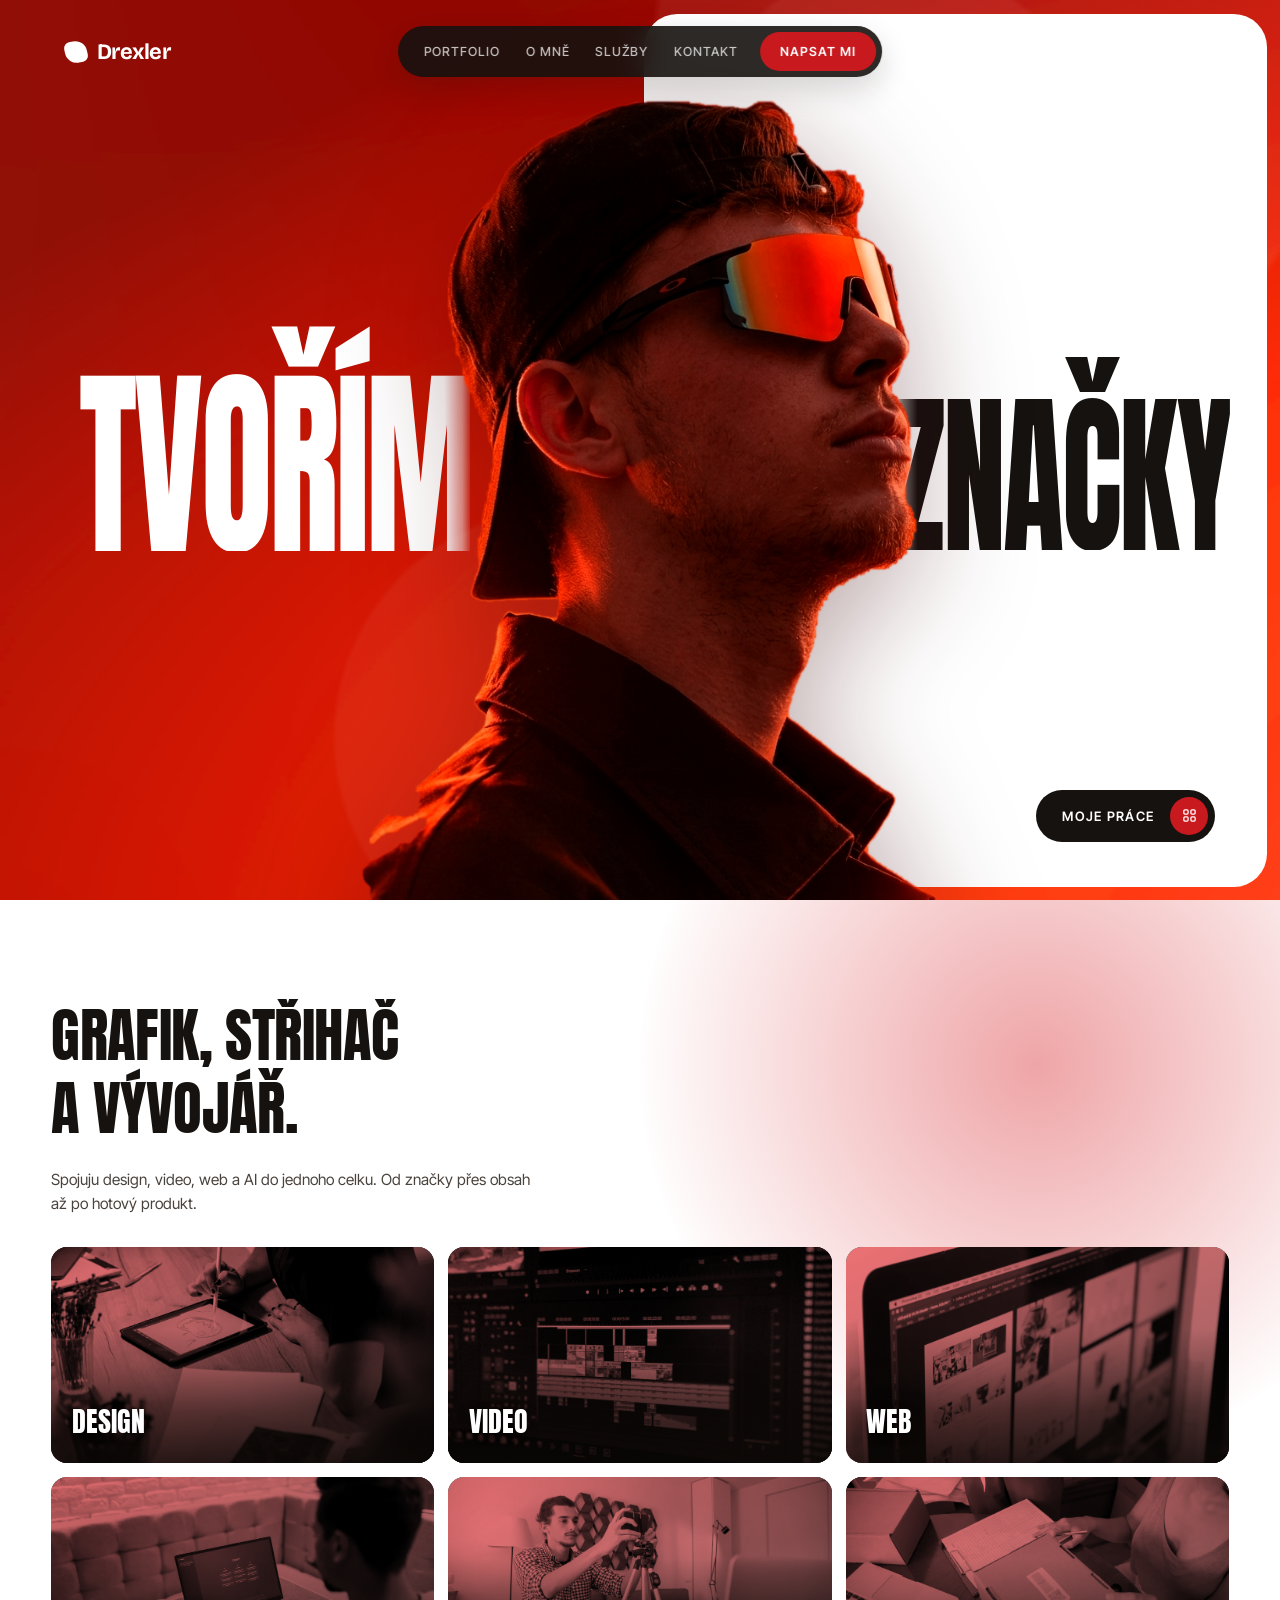
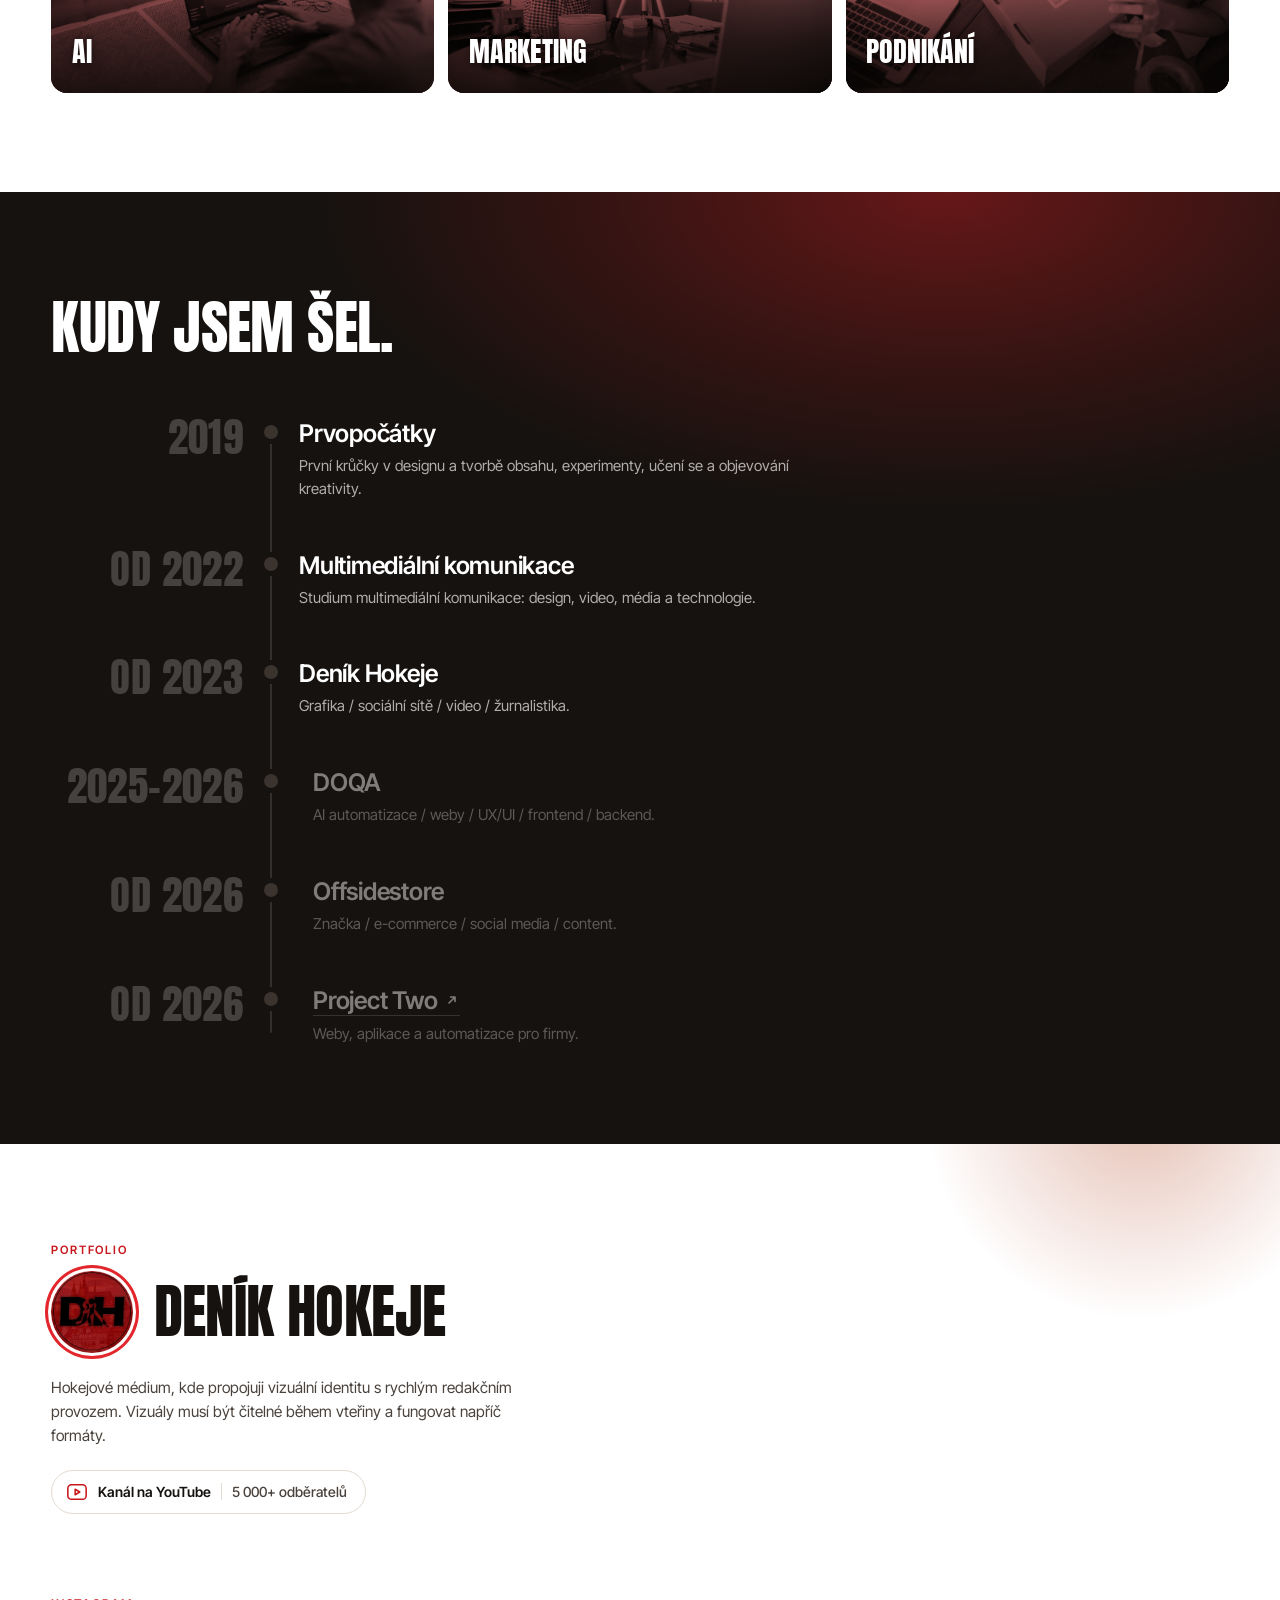
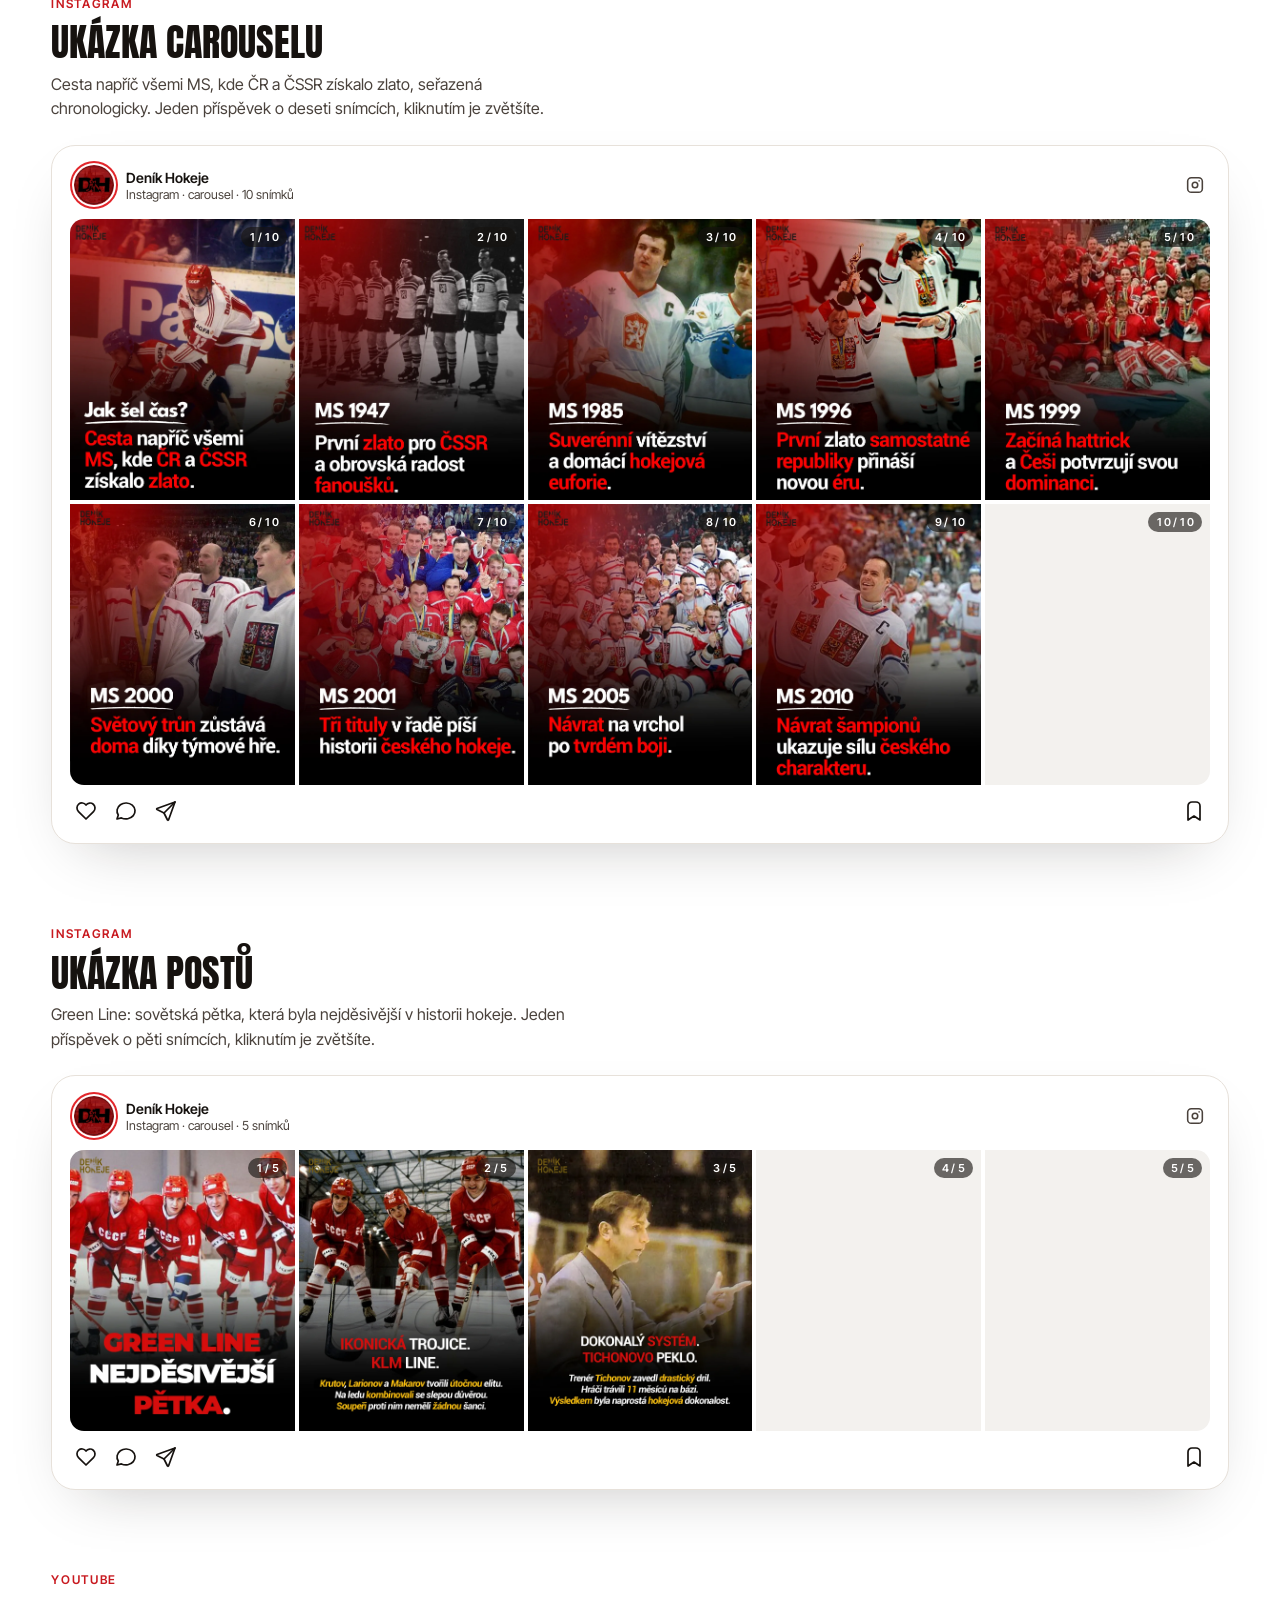
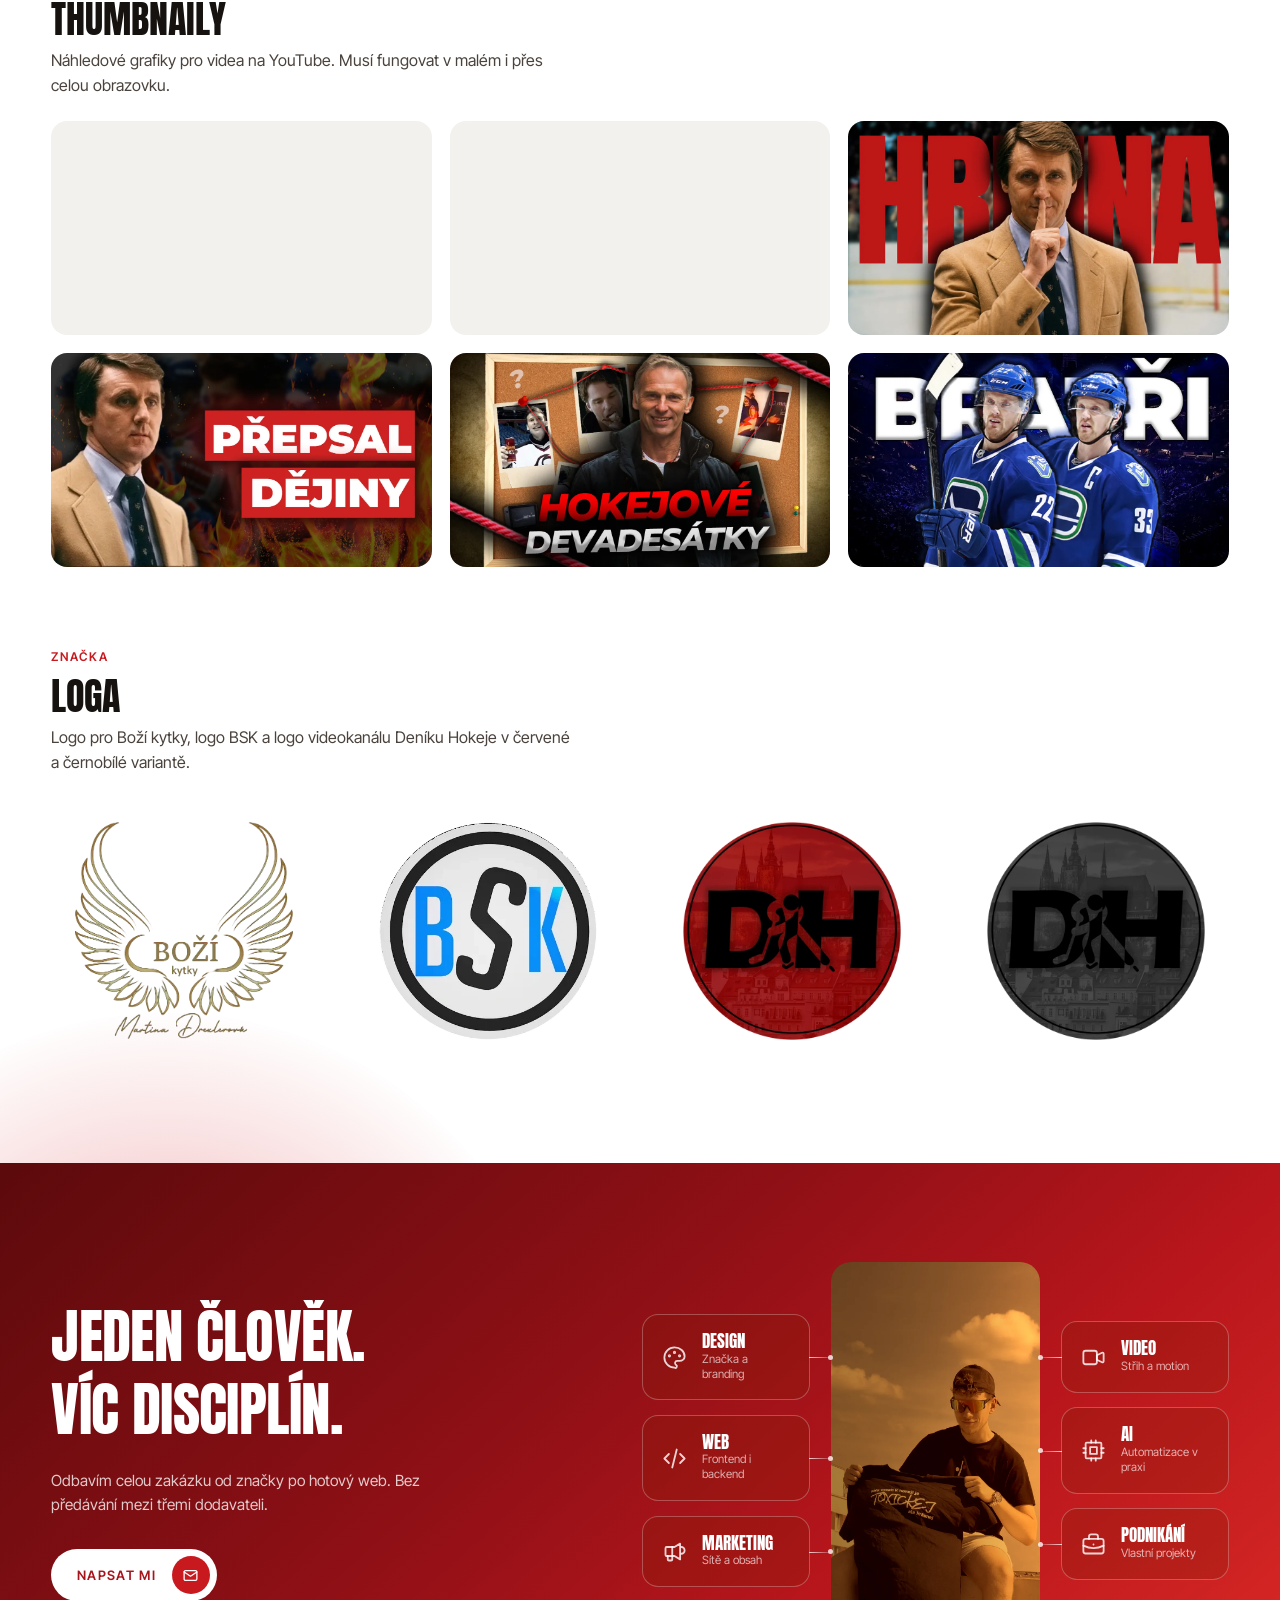
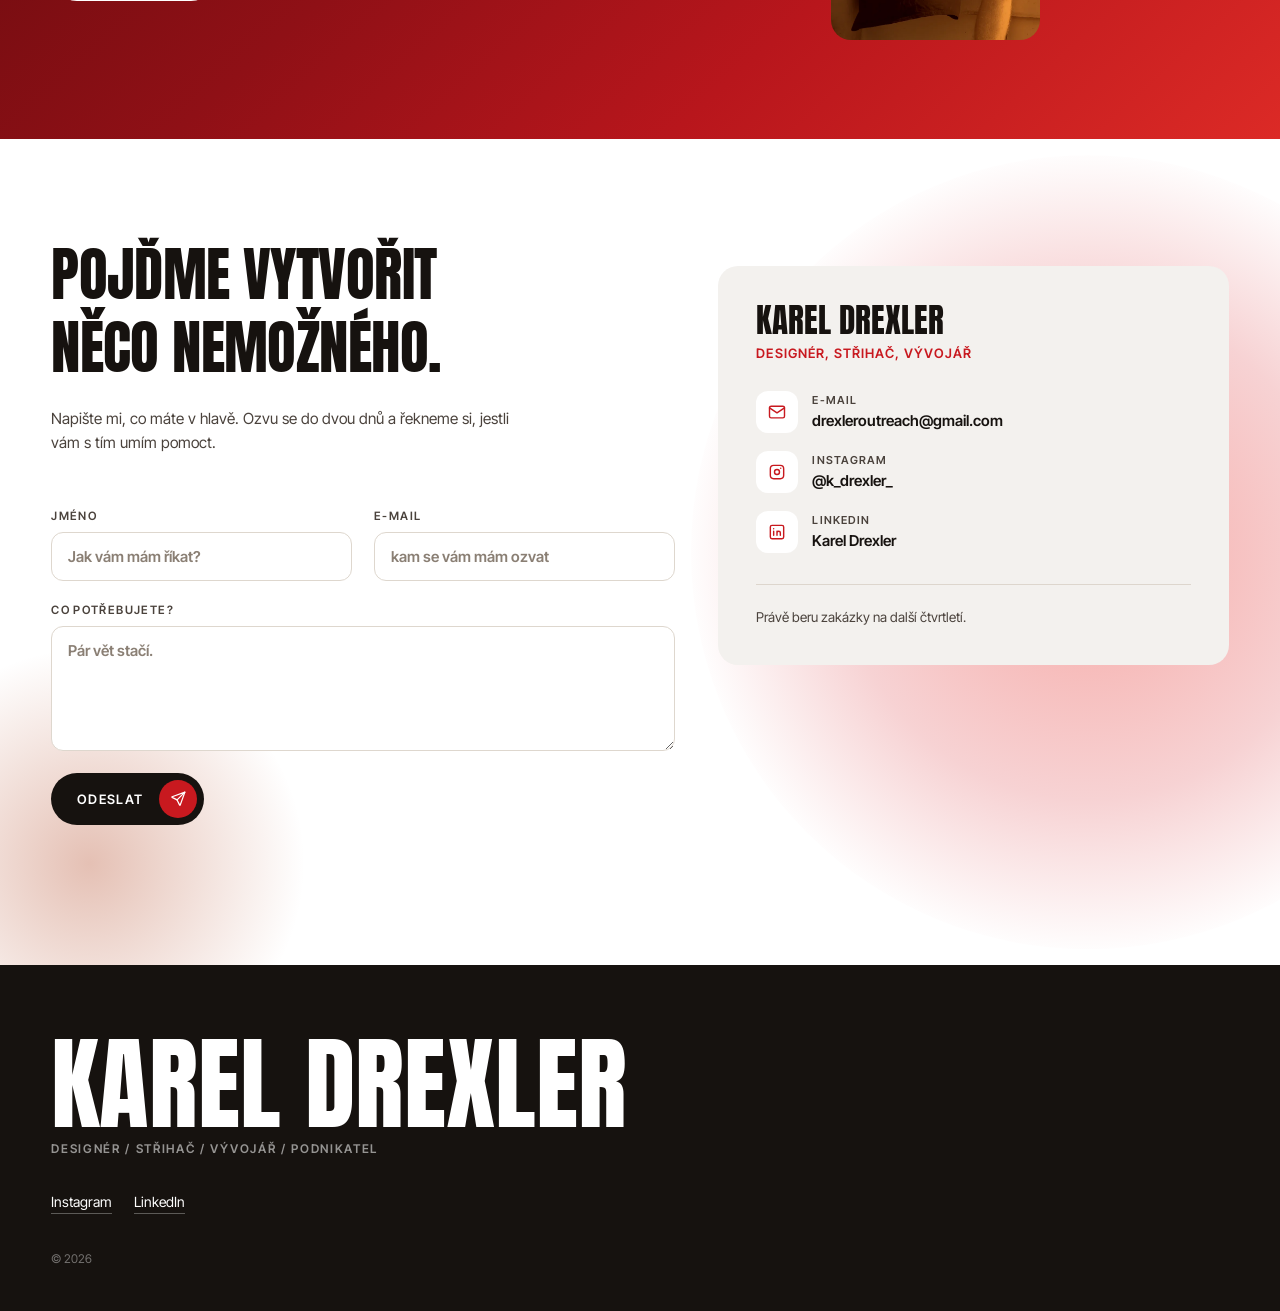
==== commit 417c74ac: "O mně, časová osa a portfolio - O mně: pryč „Student“, nový podtitulek, fotky oborů v jednotném   če" ====
--- a/index.html
+++ b/index.html
@@ -61,10 +61,10 @@
 <!-- Kdo jsem --------------------------------------------------------- -->
 <section class="sekce sekce--svetla" id="o-mne">
   <header class="sekce__hlava">
-    <h2 class="sekce__nadpis">Student, grafik,<br>střihač a vývojář.</h2>
+    <h2 class="sekce__nadpis">Grafik, střihač<br>a vývojář.</h2>
     <p class="sekce__lede">
-      Student multimediální komunikace, grafik, střihač, web developer
-      a mladý podnikatel.
+      Spojuju design, video, web a AI do jednoho celku. Od značky přes
+      obsah až po hotový produkt.
     </p>
   </header>
 
@@ -132,13 +132,9 @@
       <p>AI automatizace / weby / UX/UI / frontend / backend.</p></div></li>
     <li><span class="osa__rok">od 2026</span><div><h3>Offsidestore</h3>
       <p>Značka / e-commerce / social media / content.</p></div></li>
-    <li><span class="osa__rok">od 2026</span><div><h3>Projectone</h3>
+    <li><span class="osa__rok">od 2026</span><div><h3><a class="osa__odkaz" href="https://projectwo.com/" target="_blank" rel="noopener">Project Two<svg viewBox="0 0 16 16" aria-hidden="true"><path d="M5 11 11 5M11 5H6.5M11 5v4.5" fill="none" stroke="currentColor" stroke-width="1.6" stroke-linecap="round" stroke-linejoin="round"/></svg></a></h3>
       <p>Weby, aplikace a automatizace pro firmy.</p></div></li>
     </ol>
-
-    <figure class="cesta__foto">
-      <img src="assets/img/portret-zrcadlo.webp" alt="Karel Drexler" decoding="async">
-    </figure>
   </div>
 </section>
 
@@ -146,58 +142,93 @@
 <section class="sekce sekce--svetla" id="prace">
   <header class="sekce__hlava">
     <p class="stitek">Portfolio</p>
-    <h2 class="sekce__nadpis">Deník Hokeje</h2>
+    <div class="kanal">
+      <img class="kanal__avatar" src="assets/img/prace/denik-hokeje-avatar.webp" alt="Logo kanálu Deník Hokeje" width="240" height="240" decoding="async">
+      <h2 class="sekce__nadpis">Deník Hokeje</h2>
+    </div>
     <p class="sekce__lede">
       Hokejové médium, kde propojuji vizuální identitu s rychlým redakčním
       provozem. Vizuály musí být čitelné během vteřiny a fungovat napříč formáty.
     </p>
+    <a class="kanal__odkaz" href="https://www.youtube.com/@DenikHokeje" target="_blank" rel="noopener">
+      <!-- Tabler Icons (MIT): brand-youtube -->
+      <svg viewBox="0 0 24 24" fill="none" stroke="currentColor" stroke-width="1.7" stroke-linecap="round" stroke-linejoin="round" aria-hidden="true"><path d="M2 8a4 4 0 0 1 4-4h12a4 4 0 0 1 4 4v8a4 4 0 0 1-4 4H6a4 4 0 0 1-4-4z"/><path d="m10 9 5 3-5 3z"/></svg>
+      <span>Kanál na YouTube</span>
+      <span class="kanal__pocet">5 000+ odběratelů</span>
+    </a>
   </header>
 
-  <!-- Instagramový carousel zůstává vodorovný, protože tak ho čtou i lidé na IG.
-       Šipky ho posouvají, kliknutí na snímek ho zvětší. -->
+  <!-- Carousel je rozložený do mřížky v rámečku jednoho příspěvku: je vidět
+       celý najednou a přitom je jasné, že jde o jeden post. -->
   <article class="blok" data-galerie>
-    <div class="blok__hlava blok__hlava--sipky">
-      <div>
-        <p class="blok__druh">Instagram</p>
-        <h3>Ukázka carouselu</h3>
-        <p>Cesta napříč všemi MS, kde ČR a ČSSR získalo zlato, seřazená chronologicky. Deset snímků, kliknutím je zvětšíte.</p>
-      </div>
-      <div class="pruvod__sipky">
-        <button type="button" class="pruvod__sipka" data-smer="-1" aria-label="Předchozí snímky">
-          <svg viewBox="0 0 24 24" aria-hidden="true"><path d="M15 5l-7 7 7 7" fill="none" stroke="currentColor" stroke-width="1.8" stroke-linecap="round" stroke-linejoin="round"/></svg>
-        </button>
-        <button type="button" class="pruvod__sipka" data-smer="1" aria-label="Další snímky">
-          <svg viewBox="0 0 24 24" aria-hidden="true"><path d="M9 5l7 7-7 7" fill="none" stroke="currentColor" stroke-width="1.8" stroke-linecap="round" stroke-linejoin="round"/></svg>
-        </button>
-      </div>
-    </div>
-    <div class="pruvod" tabindex="0">
-      <figure><img src="assets/img/prace/cas-00-cover.webp" alt="Jak šel čas, úvodní slide" decoding="async"></figure>
-      <figure><img src="assets/img/prace/cas-1947.webp" alt="MS 1947" decoding="async"></figure>
-      <figure><img src="assets/img/prace/cas-1985.webp" alt="MS 1985" decoding="async"></figure>
-      <figure><img src="assets/img/prace/cas-1996.webp" alt="MS 1996" decoding="async"></figure>
-      <figure><img src="assets/img/prace/cas-1999.webp" alt="MS 1999" decoding="async"></figure>
-      <figure><img src="assets/img/prace/cas-2000.webp" alt="MS 2000" decoding="async"></figure>
-      <figure><img src="assets/img/prace/cas-2001.webp" alt="MS 2001" decoding="async"></figure>
-      <figure><img src="assets/img/prace/cas-2005.webp" alt="MS 2005" decoding="async"></figure>
-      <figure><img src="assets/img/prace/cas-2010.webp" alt="MS 2010" decoding="async"></figure>
-      <figure><img src="assets/img/prace/cas-2024.webp" alt="MS 2024" decoding="async"></figure>
+    <div class="blok__hlava">
+      <p class="blok__druh">Instagram</p>
+      <h3>Ukázka carouselu</h3>
+      <p>Cesta napříč všemi MS, kde ČR a ČSSR získalo zlato, seřazená chronologicky. Jeden příspěvek o deseti snímcích, kliknutím je zvětšíte.</p>
+    </div>
+    <div class="post">
+      <header class="post__hlava">
+        <img class="post__avatar" src="assets/img/prace/denik-hokeje-avatar.webp" alt="" width="240" height="240" decoding="async">
+        <div>
+          <p class="post__jmeno">Deník Hokeje</p>
+          <p class="post__typ">Instagram · carousel · 10 snímků</p>
+        </div>
+        <!-- Tabler Icons (MIT): brand-instagram -->
+        <svg class="post__ig" viewBox="0 0 24 24" fill="none" stroke="currentColor" stroke-width="1.7" stroke-linecap="round" stroke-linejoin="round" aria-hidden="true"><rect x="4" y="4" width="16" height="16" rx="4"/><circle cx="12" cy="12" r="3"/><path d="M16.5 7.5v.01"/></svg>
+      </header>
+      <div class="post__snimky post__snimky--10">
+        <figure><img src="assets/img/prace/cas-00-cover.webp" alt="Jak šel čas, úvodní slide" decoding="async"></figure>
+        <figure><img src="assets/img/prace/cas-1947.webp" alt="MS 1947" decoding="async"></figure>
+        <figure><img src="assets/img/prace/cas-1985.webp" alt="MS 1985" decoding="async"></figure>
+        <figure><img src="assets/img/prace/cas-1996.webp" alt="MS 1996" decoding="async"></figure>
+        <figure><img src="assets/img/prace/cas-1999.webp" alt="MS 1999" decoding="async"></figure>
+        <figure><img src="assets/img/prace/cas-2000.webp" alt="MS 2000" decoding="async"></figure>
+        <figure><img src="assets/img/prace/cas-2001.webp" alt="MS 2001" decoding="async"></figure>
+        <figure><img src="assets/img/prace/cas-2005.webp" alt="MS 2005" decoding="async"></figure>
+        <figure><img src="assets/img/prace/cas-2010.webp" alt="MS 2010" decoding="async"></figure>
+        <figure><img src="assets/img/prace/cas-2024.webp" alt="MS 2024" decoding="async"></figure>
+      </div>
+      <footer class="post__pata" aria-hidden="true">
+        <!-- Tabler Icons (MIT): heart, message-circle, send, bookmark -->
+        <svg viewBox="0 0 24 24" fill="none" stroke="currentColor" stroke-width="1.7" stroke-linecap="round" stroke-linejoin="round"><path d="M19.5 12.57 12 20l-7.5-7.43A5 5 0 1 1 12 6.01a5 5 0 1 1 7.5 6.57"/></svg>
+        <svg viewBox="0 0 24 24" fill="none" stroke="currentColor" stroke-width="1.7" stroke-linecap="round" stroke-linejoin="round"><path d="m3 20 1.3-3.9C1.98 12.66 2.87 8.23 6.4 5.73c3.53-2.5 8.6-2.3 11.86.47 3.26 2.78 3.7 7.25 1.02 10.46C16.6 19.87 11.5 20.84 7.4 18.9z"/></svg>
+        <svg viewBox="0 0 24 24" fill="none" stroke="currentColor" stroke-width="1.7" stroke-linecap="round" stroke-linejoin="round"><path d="M10 14 21 3"/><path d="M21 3l-6.5 18a.55.55 0 0 1-1 0L10 14l-7-3.5a.55.55 0 0 1 0-1z"/></svg>
+        <svg class="post__ulozit" viewBox="0 0 24 24" fill="none" stroke="currentColor" stroke-width="1.7" stroke-linecap="round" stroke-linejoin="round"><path d="M18 7v14l-6-4-6 4V7a4 4 0 0 1 4-4h4a4 4 0 0 1 4 4"/></svg>
+      </footer>
     </div>
   </article>
 
-  <!-- Pět dílů Green Line, pět stejně velkých buněk: žádný není hlavní. -->
+  <!-- Green Line je taky jeden carousel o pěti snímcích, proto stejný rámeček. -->
   <article class="blok" data-galerie>
     <div class="blok__hlava">
       <p class="blok__druh">Instagram</p>
       <h3>Ukázka postů</h3>
-      <p>Green Line: sovětská pětka, která byla nejděsivější v historii hokeje. Pět snímků, kliknutím je zvětšíte.</p>
-    </div>
-    <div class="bento">
-      <figure><img src="assets/img/prace/green-1.webp" alt="Green Line, nejděsivější pětka" decoding="async"></figure>
-      <figure><img src="assets/img/prace/green-2.webp" alt="Ikonická trojice KLM Line" decoding="async"></figure>
-      <figure><img src="assets/img/prace/green-3.webp" alt="Tichonovo peklo" decoding="async"></figure>
-      <figure><img src="assets/img/prace/green-4.webp" alt="Fetisov a Kasatonov" decoding="async"></figure>
-      <figure><img src="assets/img/prace/green-5.webp" alt="Nedostižný odkaz" decoding="async"></figure>
+      <p>Green Line: sovětská pětka, která byla nejděsivější v historii hokeje. Jeden příspěvek o pěti snímcích, kliknutím je zvětšíte.</p>
+    </div>
+    <div class="post">
+      <header class="post__hlava">
+        <img class="post__avatar" src="assets/img/prace/denik-hokeje-avatar.webp" alt="" width="240" height="240" decoding="async">
+        <div>
+          <p class="post__jmeno">Deník Hokeje</p>
+          <p class="post__typ">Instagram · carousel · 5 snímků</p>
+        </div>
+        <!-- Tabler Icons (MIT): brand-instagram -->
+        <svg class="post__ig" viewBox="0 0 24 24" fill="none" stroke="currentColor" stroke-width="1.7" stroke-linecap="round" stroke-linejoin="round" aria-hidden="true"><rect x="4" y="4" width="16" height="16" rx="4"/><circle cx="12" cy="12" r="3"/><path d="M16.5 7.5v.01"/></svg>
+      </header>
+      <div class="post__snimky post__snimky--5">
+        <figure><img src="assets/img/prace/green-1.webp" alt="Green Line, nejděsivější pětka" decoding="async"></figure>
+        <figure><img src="assets/img/prace/green-2.webp" alt="Ikonická trojice KLM Line" decoding="async"></figure>
+        <figure><img src="assets/img/prace/green-3.webp" alt="Tichonovo peklo" decoding="async"></figure>
+        <figure><img src="assets/img/prace/green-4.webp" alt="Fetisov a Kasatonov" decoding="async"></figure>
+        <figure><img src="assets/img/prace/green-5.webp" alt="Nedostižný odkaz" decoding="async"></figure>
+      </div>
+      <footer class="post__pata" aria-hidden="true">
+        <!-- Tabler Icons (MIT): heart, message-circle, send, bookmark -->
+        <svg viewBox="0 0 24 24" fill="none" stroke="currentColor" stroke-width="1.7" stroke-linecap="round" stroke-linejoin="round"><path d="M19.5 12.57 12 20l-7.5-7.43A5 5 0 1 1 12 6.01a5 5 0 1 1 7.5 6.57"/></svg>
+        <svg viewBox="0 0 24 24" fill="none" stroke="currentColor" stroke-width="1.7" stroke-linecap="round" stroke-linejoin="round"><path d="m3 20 1.3-3.9C1.98 12.66 2.87 8.23 6.4 5.73c3.53-2.5 8.6-2.3 11.86.47 3.26 2.78 3.7 7.25 1.02 10.46C16.6 19.87 11.5 20.84 7.4 18.9z"/></svg>
+        <svg viewBox="0 0 24 24" fill="none" stroke="currentColor" stroke-width="1.7" stroke-linecap="round" stroke-linejoin="round"><path d="M10 14 21 3"/><path d="M21 3l-6.5 18a.55.55 0 0 1-1 0L10 14l-7-3.5a.55.55 0 0 1 0-1z"/></svg>
+        <svg class="post__ulozit" viewBox="0 0 24 24" fill="none" stroke="currentColor" stroke-width="1.7" stroke-linecap="round" stroke-linejoin="round"><path d="M18 7v14l-6-4-6 4V7a4 4 0 0 1 4-4h4a4 4 0 0 1 4 4"/></svg>
+      </footer>
     </div>
   </article>
 
--- a/sekce.css
+++ b/sekce.css
@@ -75,23 +75,44 @@
   background: var(--ink);
 }
 
+/* Fotky jsou z různých zdrojů, proto je sjednocuje černobílý základ
+   s červeným tónem. Při najetí se vrátí barva. */
 .obory img {
   position: absolute;
   inset: 0;
   width: 100%;
   height: 100%;
   object-fit: cover;
-  /* Práce má být vidět, ne tušena: snímky jedou v plné barvě a velikosti. */
   object-position: 50% 40%;
+  filter: grayscale(1) contrast(1.12);
   transform: scale(1.02);
-  transition: transform .7s cubic-bezier(.16, 1, .3, 1);
-}
+  transition: transform .7s cubic-bezier(.16, 1, .3, 1), filter .6s ease;
+}
+
+.obory li::before {
+  content: "";
+  position: absolute;
+  inset: 0;
+  z-index: 1;
+  background: linear-gradient(150deg, var(--red-500), var(--brick));
+  mix-blend-mode: multiply;
+  opacity: .66;
+  transition: opacity .6s ease;
+  pointer-events: none;
+}
+
+.obory li:hover img,
+.obory li:focus-within img { filter: none; }
+
+.obory li:hover::before,
+.obory li:focus-within::before { opacity: 0; }
 
 /* Clona drží jen spodní pruh, kde sedí popisek. Přes celou dlaždici by
    zase zhasla fotku. */
 .obory li::after {
   content: "";
   position: absolute;
+  z-index: 1;
   inset: auto 0 0 0;
   height: 62%;
   background: linear-gradient(to top,
@@ -103,7 +124,7 @@
 
 .obory__text {
   position: relative;
-  z-index: 1;
+  z-index: 2;
   height: 100%;
   display: flex;
   flex-direction: column;
@@ -147,32 +168,47 @@
 .obory li:focus-within .obory__popis { grid-template-rows: 1fr; opacity: 1; }
 
 /* Časová osa --------------------------------------------------------- */
+/* Roky stojí vlevo, popisy vpravo, mezi nimi linka. Při scrollu se linka
+   plní červenou (--postup nastavuje JS) a body i roky, kolem kterých
+   už prošla, se rozsvítí. */
 .osa {
-  margin: clamp(36px, 5.5vh, 64px) 0 0;
+  --rok-sirka: clamp(120px, 15vw, 210px);
+  --osa-x: calc(var(--rok-sirka) + 28px);
+  position: relative;
+  max-width: 980px;
+  margin: 0;
   padding: 0;
   list-style: none;
 }
 
-.osa {
-  position: relative;
-  max-width: 760px;
-  margin-inline: 0;
-}
-
-/* Linka osy vede za body, proto leží pod nimi. */
-.osa::before {
+.osa::before,
+.osa::after {
   content: "";
   position: absolute;
-  top: 10px;
-  bottom: 10px;
-  left: 5px;
-  width: 1px;
-  background: rgba(255, 255, 255, .18);
+  top: 12px;
+  bottom: 12px;
+  left: var(--osa-x);
+  width: 2px;
+  margin-left: -1px;
+  border-radius: 2px;
+}
+
+.osa::before { background: rgba(255, 255, 255, .12); }
+
+.osa::after {
+  bottom: auto;
+  height: calc((100% - 24px) * var(--postup, 0));
+  background: linear-gradient(to bottom, var(--red-600), var(--red-400));
+  box-shadow: 0 0 18px rgba(255, 74, 61, .45);
 }
 
 .osa li {
   position: relative;
-  padding: 0 0 clamp(26px, 3.6vh, 40px) clamp(26px, 2.4vw, 38px);
+  display: grid;
+  grid-template-columns: var(--rok-sirka) minmax(0, 1fr);
+  column-gap: 56px;
+  align-items: start;
+  padding-bottom: clamp(34px, 5.5vh, 60px);
 }
 
 .osa li:last-child { padding-bottom: 0; }
@@ -180,37 +216,84 @@
 .osa li::before {
   content: "";
   position: absolute;
+  z-index: 1;
   top: 7px;
-  left: 0;
-  width: 11px;
-  height: 11px;
+  left: calc(var(--osa-x) - 7px);
+  width: 14px;
+  height: 14px;
   border-radius: 50%;
-  background: var(--red-500);
-  box-shadow: 0 0 0 4px var(--ink);
+  background: #3a332e;
+  box-shadow: 0 0 0 5px var(--ink);
+  transition: background-color .4s ease, box-shadow .4s ease;
+}
+
+.osa li.je-aktivni::before {
+  background: var(--red-400);
+  box-shadow: 0 0 0 5px var(--ink), 0 0 0 10px rgba(255, 74, 61, .22);
 }
 
 .osa__rok {
-  display: block;
-  margin-bottom: 4px;
   font-family: var(--hero-face);
-  font-size: 15px;
-  letter-spacing: .04em;
-  color: var(--red-400);
-}
+  font-size: clamp(26px, 3.2vw, 46px);
+  line-height: .95;
+  letter-spacing: .01em;
+  text-align: right;
+  text-transform: uppercase;
+  color: rgba(255, 255, 255, .2);
+  transition: color .5s ease;
+}
+
+.je-aktivni .osa__rok { color: var(--red-400); }
+
+.osa li > div {
+  transform: translateX(14px);
+  opacity: .45;
+  transition: opacity .5s ease, transform .6s cubic-bezier(.16, 1, .3, 1);
+}
+
+.osa li.je-aktivni > div { opacity: 1; transform: none; }
 
 .osa h3 {
-  margin: 0 0 5px;
-  font-size: clamp(18px, 1.6vw, 22px);
+  margin: 0 0 6px;
+  font-size: clamp(20px, 1.9vw, 26px);
   font-weight: 600;
   letter-spacing: -.01em;
 }
 
 .osa p {
   margin: 0;
-  font-size: 14px;
-  line-height: 1.5;
+  font-size: 15px;
+  line-height: 1.55;
   color: rgba(255, 255, 255, .66);
   max-width: 58ch;
+}
+
+.osa__odkaz {
+  display: inline-flex;
+  align-items: center;
+  gap: 6px;
+  border-bottom: 1px solid rgba(255, 255, 255, .3);
+  transition: color .25s ease, border-color .25s ease;
+}
+
+.osa__odkaz svg { width: 16px; height: 16px; }
+
+.osa__odkaz:hover { color: var(--red-400); border-color: var(--red-400); }
+
+@media (max-width: 720px) {
+  /* Na úzkém displeji jde linka po levém okraji a rok stojí nad popisem. */
+  .osa { --osa-x: 7px; }
+  .osa li {
+    grid-template-columns: 1fr;
+    row-gap: 6px;
+    padding-left: 38px;
+  }
+  .osa__rok { text-align: left; font-size: 24px; }
+}
+
+@media (prefers-reduced-motion: reduce) {
+  .osa li > div { transform: none; transition: none; }
+  .osa li::before, .osa__rok { transition: none; }
 }
 
 /* Projekty ----------------------------------------------------------- */
@@ -322,7 +405,6 @@
 
 @media (max-width: 720px) {
   .obory { grid-template-columns: 1fr; }
-  .osa li { grid-template-columns: 1fr; gap: 6px; }
   .formular { grid-template-columns: 1fr; }
 }
 
@@ -357,9 +439,8 @@
   max-width: 58ch;
 }
 
-/* Společný vzhled dlaždic napříč všemi třemi mřížkami. */
-.pruvod figure,
-.bento figure,
+/* Společný vzhled dlaždic napříč mřížkami. */
+.post__snimky figure,
 .mrizka figure,
 .znacky figure {
   position: relative;
@@ -369,8 +450,7 @@
   background: var(--bone);
 }
 
-.pruvod img,
-.bento img,
+.post__snimky img,
 .mrizka img,
 .znacky img {
   display: block;
@@ -380,41 +460,97 @@
   transition: transform .7s cubic-bezier(.16, 1, .3, 1);
 }
 
-.pruvod figure:hover img,
-.bento figure:hover img,
+.post__snimky figure:hover img,
 .mrizka figure:hover img { transform: scale(1.04); }
 
-/* 1. Vodorovný průvod, jako se carousel čte na Instagramu. */
-.pruvod {
+/* 1. a 2. Instagramové carousely: všechny snímky naráz v rámečku
+   jednoho příspěvku, s hlavičkou účtu nahoře a lištou ikon dole. */
+.post {
+  padding: clamp(12px, 1.4vw, 18px);
+  border: 1px solid #e7e1da;
+  border-radius: 24px;
+  background: var(--paper);
+  box-shadow: 0 24px 60px -30px rgba(22, 18, 15, .28);
+}
+
+.post__hlava {
   display: flex;
-  gap: clamp(12px, 1.6vw, 20px);
-  overflow-x: auto;
-  scroll-snap-type: x mandatory;
-  /* Snímky se přichytávají k okraji obsahu, ne k okraji okna. */
-  scroll-padding-inline: var(--rail);
-  margin: 0 calc(-1 * var(--rail));
-  padding: 0 var(--rail) 14px;
-  scrollbar-width: thin;
-  scrollbar-color: #d8d1c8 transparent;
-}
-
-.pruvod:focus-visible { outline: 2px solid var(--red-600); outline-offset: 4px; }
-
-.pruvod figure {
-  flex: 0 0 auto;
-  width: clamp(178px, 19vw, 258px);
+  align-items: center;
+  gap: 12px;
+  padding: 2px 4px 14px;
+}
+
+.post__avatar {
+  width: 40px;
+  height: 40px;
+  border-radius: 50%;
+  box-shadow: 0 0 0 2px var(--paper), 0 0 0 4px var(--red-500);
+}
+
+.post__jmeno {
+  margin: 0;
+  font-size: 14px;
+  font-weight: 600;
+}
+
+.post__typ {
+  margin: 1px 0 0;
+  font-size: 12.5px;
+  color: var(--ink-soft);
+}
+
+.post__ig {
+  width: 22px;
+  height: 22px;
+  margin-left: auto;
+  color: var(--ink-soft);
+}
+
+.post__snimky {
+  display: grid;
+  gap: 4px;
+  border-radius: 14px;
+  overflow: hidden;
+}
+
+.post__snimky figure {
   aspect-ratio: 4 / 5;
-  scroll-snap-align: start;
-}
-
-/* 2. Green Line: pět stejných snímků vedle sebe, žádný není hlavní. */
-.bento {
-  display: grid;
-  gap: clamp(10px, 1.4vw, 18px);
-  grid-template-columns: repeat(5, minmax(0, 1fr));
-}
-
-.bento figure { aspect-ratio: 4 / 5; }
+  border-radius: 0;
+  cursor: zoom-in;
+}
+
+/* Pořadí snímku v příspěvku, jako počítadlo na Instagramu. */
+.post__snimky { counter-reset: snimek; }
+
+.post__snimky figure::after {
+  counter-increment: snimek;
+  content: counter(snimek) " / " var(--pocet);
+  position: absolute;
+  top: 8px;
+  right: 8px;
+  padding: 3px 8px;
+  border-radius: 999px;
+  background: rgba(22, 18, 15, .62);
+  color: var(--paper);
+  font-size: 11px;
+  font-weight: 600;
+  letter-spacing: .02em;
+  font-variant-numeric: tabular-nums;
+}
+
+.post__snimky--10 { --pocet: "10"; grid-template-columns: repeat(5, minmax(0, 1fr)); }
+.post__snimky--5 { --pocet: "5"; grid-template-columns: repeat(5, minmax(0, 1fr)); }
+
+.post__pata {
+  display: flex;
+  align-items: center;
+  gap: 16px;
+  padding: 14px 4px 2px;
+  color: var(--ink);
+}
+
+.post__pata svg { width: 24px; height: 24px; }
+.post__pata .post__ulozit { margin-left: auto; }
 
 /* 3. Pravidelná mřížka pro náhledy, které jsou samy o sobě obrazovky. */
 .mrizka {
@@ -446,15 +582,11 @@
 }
 
 @media (max-width: 900px) {
-  /* Pět snímků se na úzkém displeji nevejde, posouvají se do strany. */
-  .bento {
-    display: flex;
-    overflow-x: auto;
-    scroll-snap-type: x mandatory;
-    margin: 0 calc(-1 * var(--rail));
-    padding: 0 var(--rail) 14px;
-  }
-  .bento figure { flex: 0 0 62%; scroll-snap-align: start; }
+  /* Na úzkém displeji jsou snímky po dvou; u pěti je první přes celou
+     šířku jako titulní. */
+  .post__snimky--10,
+  .post__snimky--5 { grid-template-columns: repeat(2, minmax(0, 1fr)); }
+  .post__snimky--5 figure:first-child { grid-column: 1 / -1; }
   .mrizka { grid-template-columns: repeat(2, 1fr); }
   .znacky { grid-template-columns: repeat(2, 1fr); }
 }
@@ -464,10 +596,9 @@
 }
 
 @media (prefers-reduced-motion: reduce) {
-  .pruvod figure:hover img,
-  .bento figure:hover img,
+  .post__snimky figure:hover img,
   .mrizka figure:hover img { transform: none; }
-  .pruvod img, .bento img, .mrizka img, .znacky img { transition: none; }
+  .post__snimky img, .mrizka img, .znacky img { transition: none; }
 }
 
 /* Kontakt ------------------------------------------------------------- */
@@ -673,38 +804,9 @@
 }
 
 
-.cesta__foto {
-  margin: 0;
-  overflow: hidden;
-  border-radius: 20px;
-}
-
-.cesta__foto img {
-  display: block;
-  width: 100%;
-  height: auto;
-}
-
-/* Osa a portrét vedle sebe; snímek se drží při scrollu v dohledu. */
-.cesta {
-  margin-top: clamp(36px, 5.5vh, 64px);
-  display: grid;
-  gap: clamp(26px, 4vw, 64px);
-  grid-template-columns: minmax(0, 1fr) minmax(0, .46fr);
-  align-items: start;
-}
-
-.cesta .osa { margin: 0; }
-
-.cesta__foto {
-  position: sticky;
-  top: clamp(88px, 12vh, 130px);
-}
-
+.cesta { margin-top: clamp(40px, 6vh, 72px); }
 
 @media (max-width: 900px) {
-  .cesta { grid-template-columns: 1fr; }
-  .cesta__foto { position: static; max-width: 420px; }
   .vyzva { grid-template-columns: 1fr; }
 }
 
@@ -1038,40 +1140,45 @@
 
 .blok__hlava p { font-size: 16px; }
 
-/* Nadpis bloku se šipkami průvodu vpravo. */
-.blok__hlava--sipky {
+/* Kanál Deníku Hokeje: avatar vedle nadpisu a odkaz na YouTube. */
+.kanal {
   display: flex;
-  align-items: flex-end;
-  justify-content: space-between;
-  gap: 20px;
-}
-
-.pruvod__sipky { display: flex; gap: 10px; flex-shrink: 0; }
-
-.pruvod__sipka {
-  display: grid;
-  place-content: center;
-  width: 48px;
-  height: 48px;
-  padding: 0;
-  border: 1px solid #ddd6cd;
+  align-items: center;
+  gap: clamp(14px, 1.6vw, 22px);
+}
+
+.kanal__avatar {
+  flex-shrink: 0;
+  width: clamp(64px, 6.4vw, 96px);
+  height: clamp(64px, 6.4vw, 96px);
   border-radius: 50%;
+  box-shadow: 0 0 0 3px var(--paper), 0 0 0 6px var(--red-500);
+}
+
+.kanal__odkaz {
+  margin-top: 22px;
+  display: inline-flex;
+  align-items: center;
+  gap: 10px;
+  padding: 10px 18px 10px 14px;
+  border: 1px solid #e2dbd2;
+  border-radius: 999px;
   background: var(--paper);
-  color: var(--ink);
-  cursor: pointer;
-  transition: background .3s, color .3s, border-color .3s, opacity .3s;
-}
-
-.pruvod__sipka svg { width: 20px; height: 20px; }
-
-.pruvod__sipka:hover:not([disabled]) {
-  border-color: transparent;
-  background: var(--red-600);
-  color: var(--paper);
-}
-
-.pruvod__sipka[disabled] { opacity: .35; cursor: default; }
-
-@media (max-width: 560px) {
-  .pruvod__sipky { display: none; }
-}
+  font-size: 14px;
+  font-weight: 600;
+  transition: background-color .3s ease, border-color .3s ease, color .3s ease;
+}
+
+.kanal__odkaz svg { width: 22px; height: 22px; color: var(--red-600); transition: color .3s ease; }
+
+.kanal__pocet {
+  padding-left: 10px;
+  border-left: 1px solid #e2dbd2;
+  font-weight: 500;
+  color: var(--ink-soft);
+  transition: color .3s ease, border-color .3s ease;
+}
+
+.kanal__odkaz:hover { background: var(--red-600); border-color: var(--red-600); color: var(--paper); }
+.kanal__odkaz:hover svg,
+.kanal__odkaz:hover .kanal__pocet { color: var(--paper); border-color: rgba(255, 255, 255, .4); }
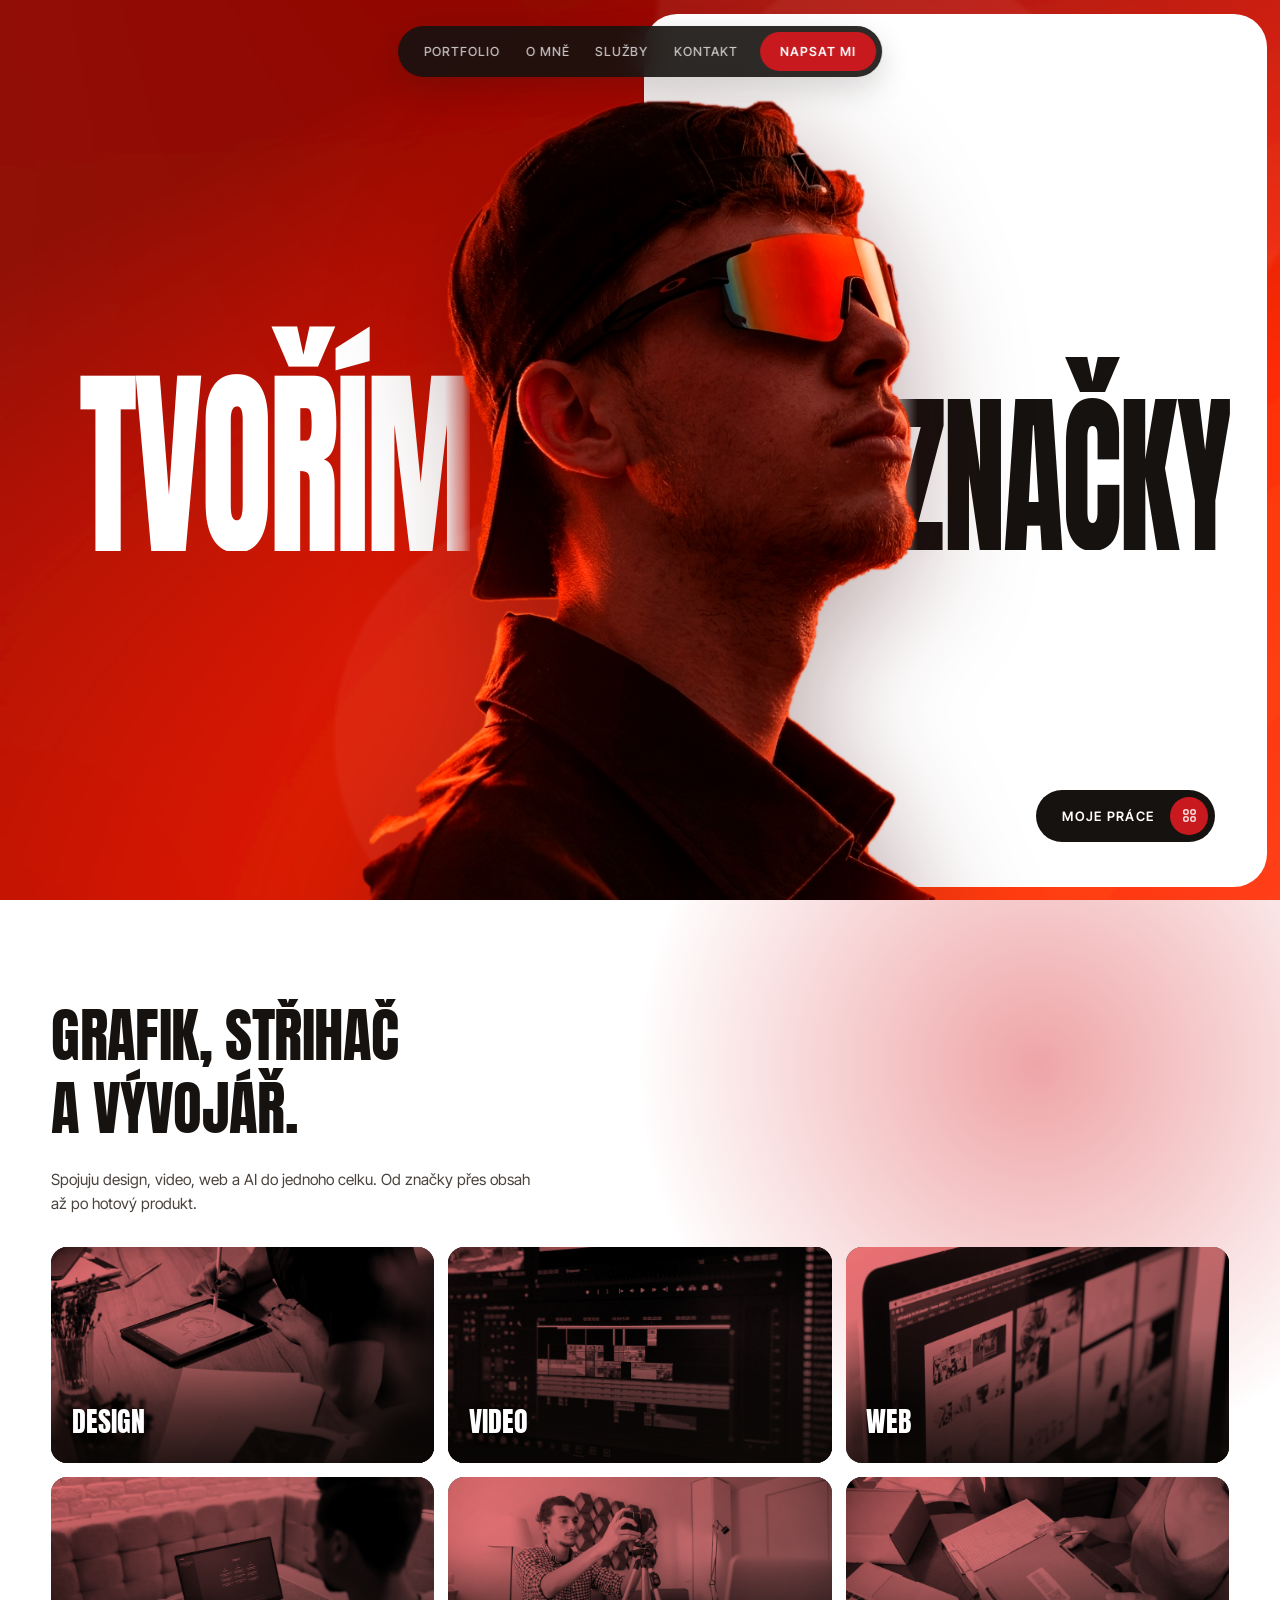
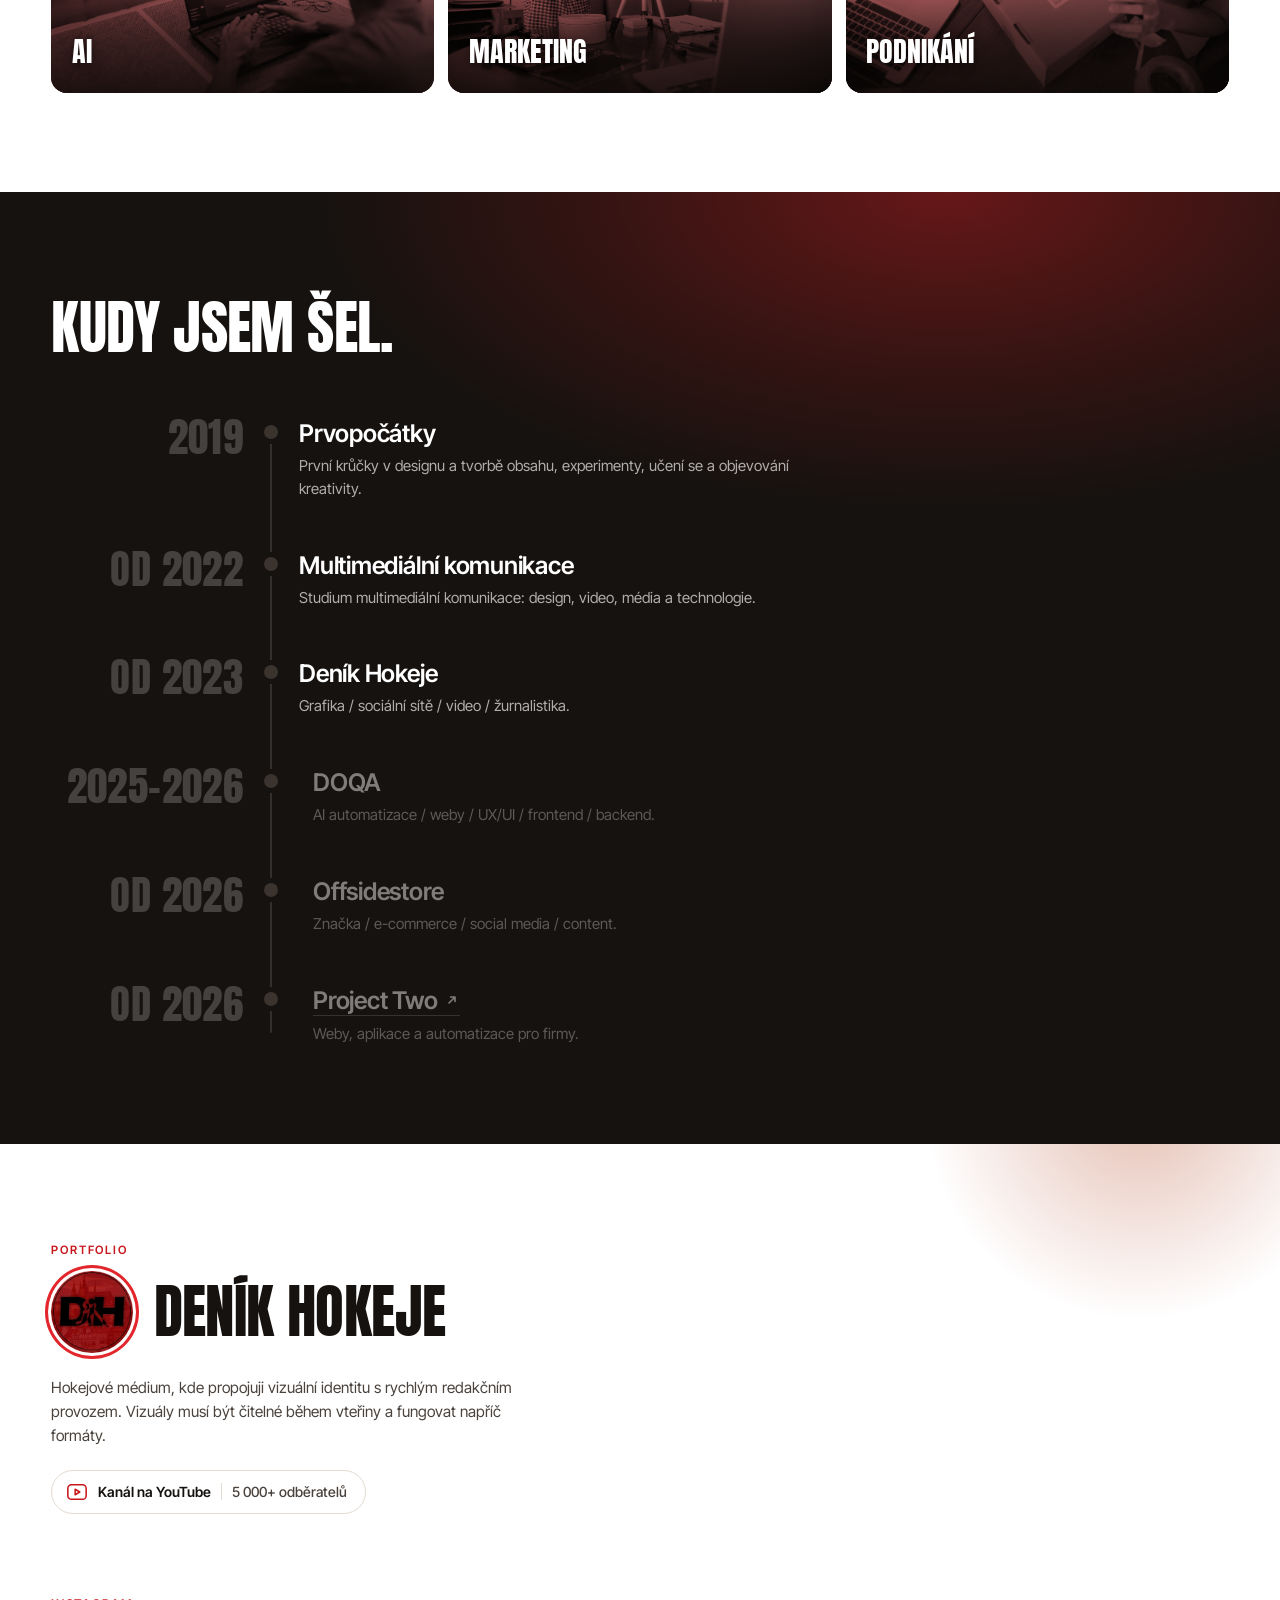
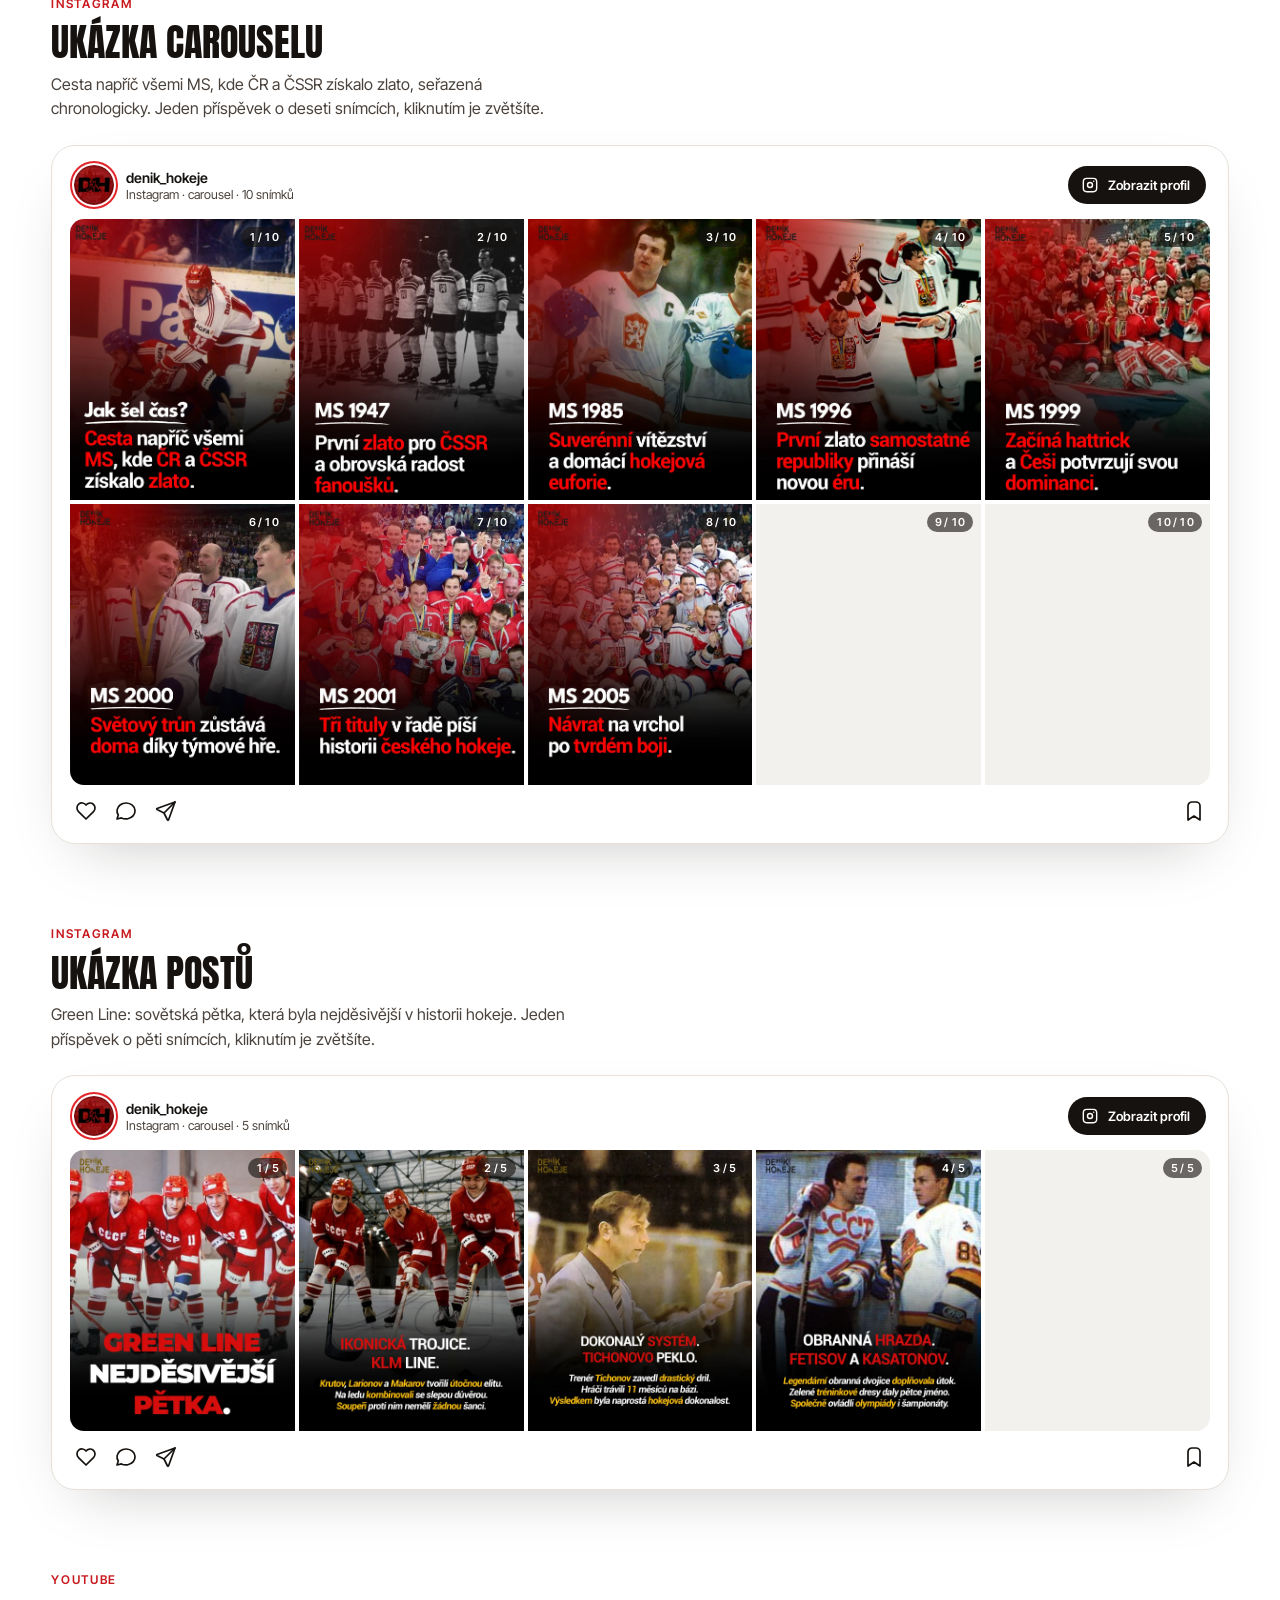
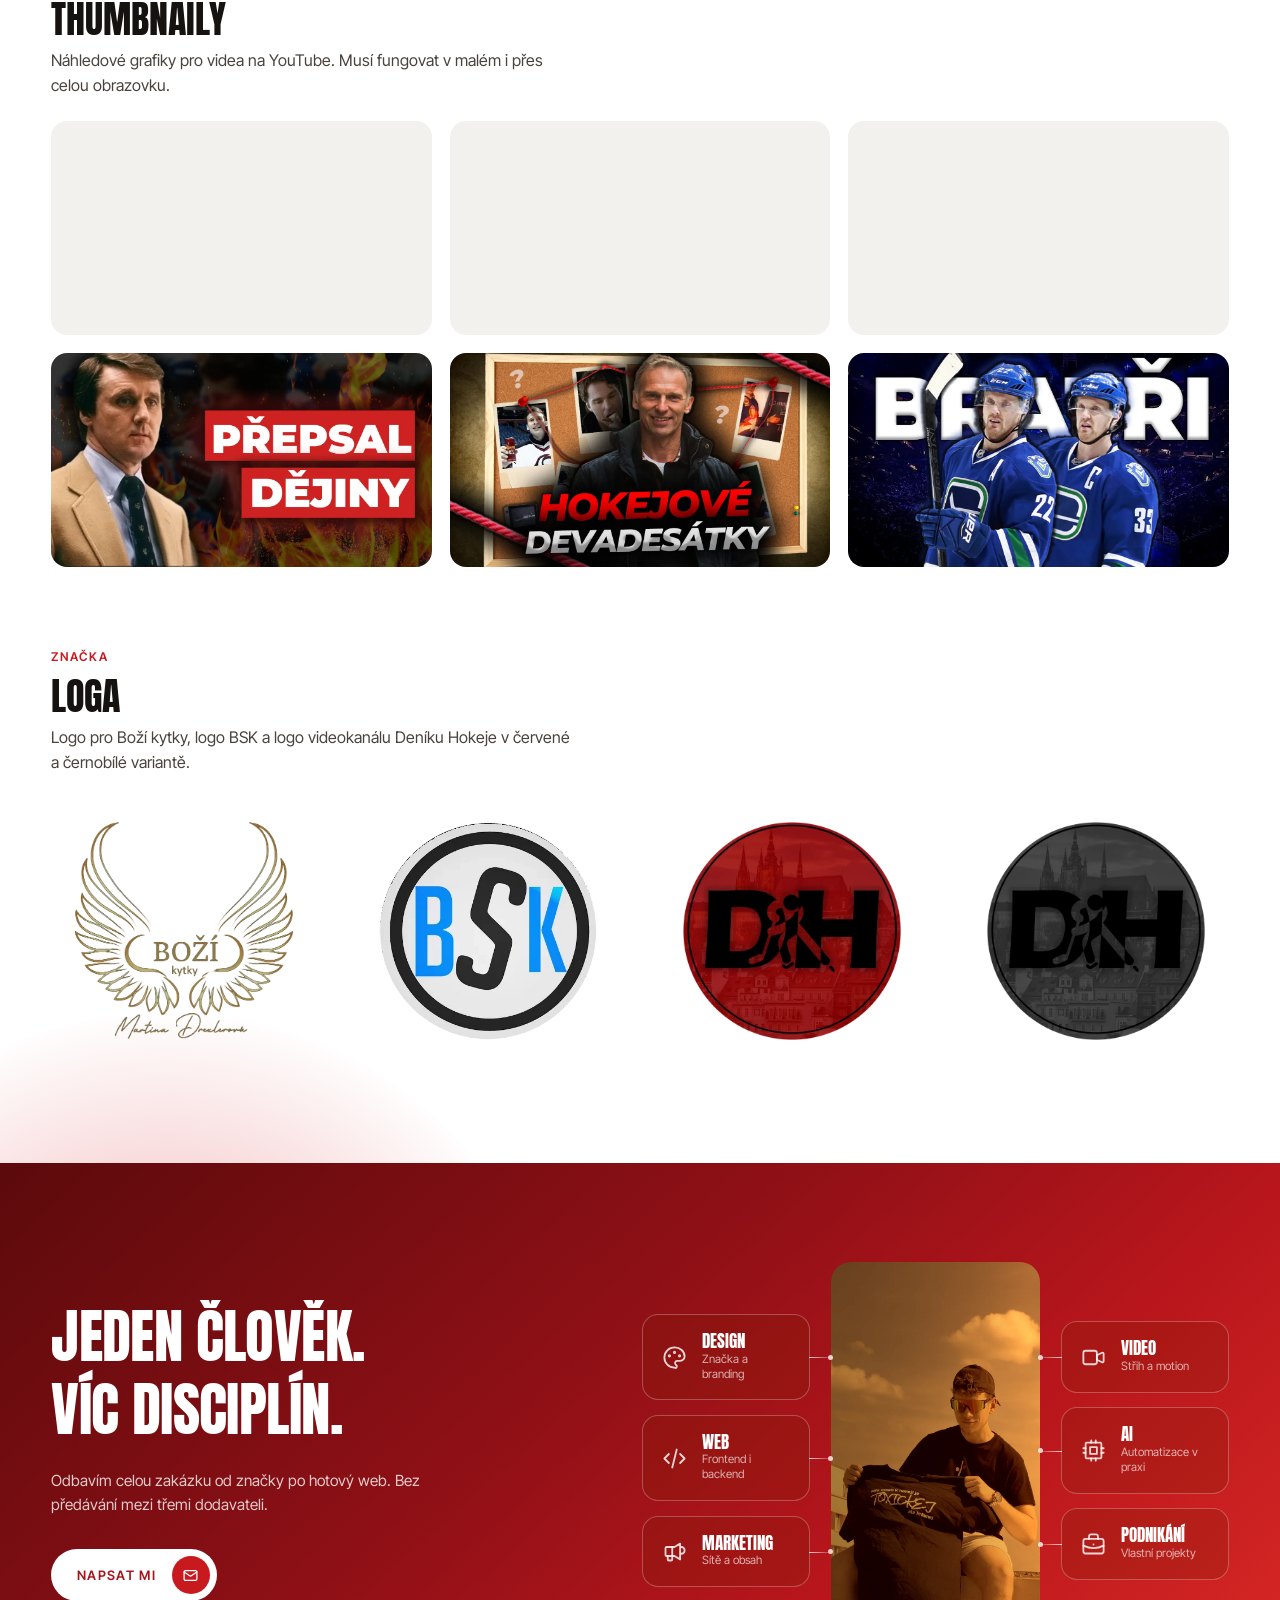
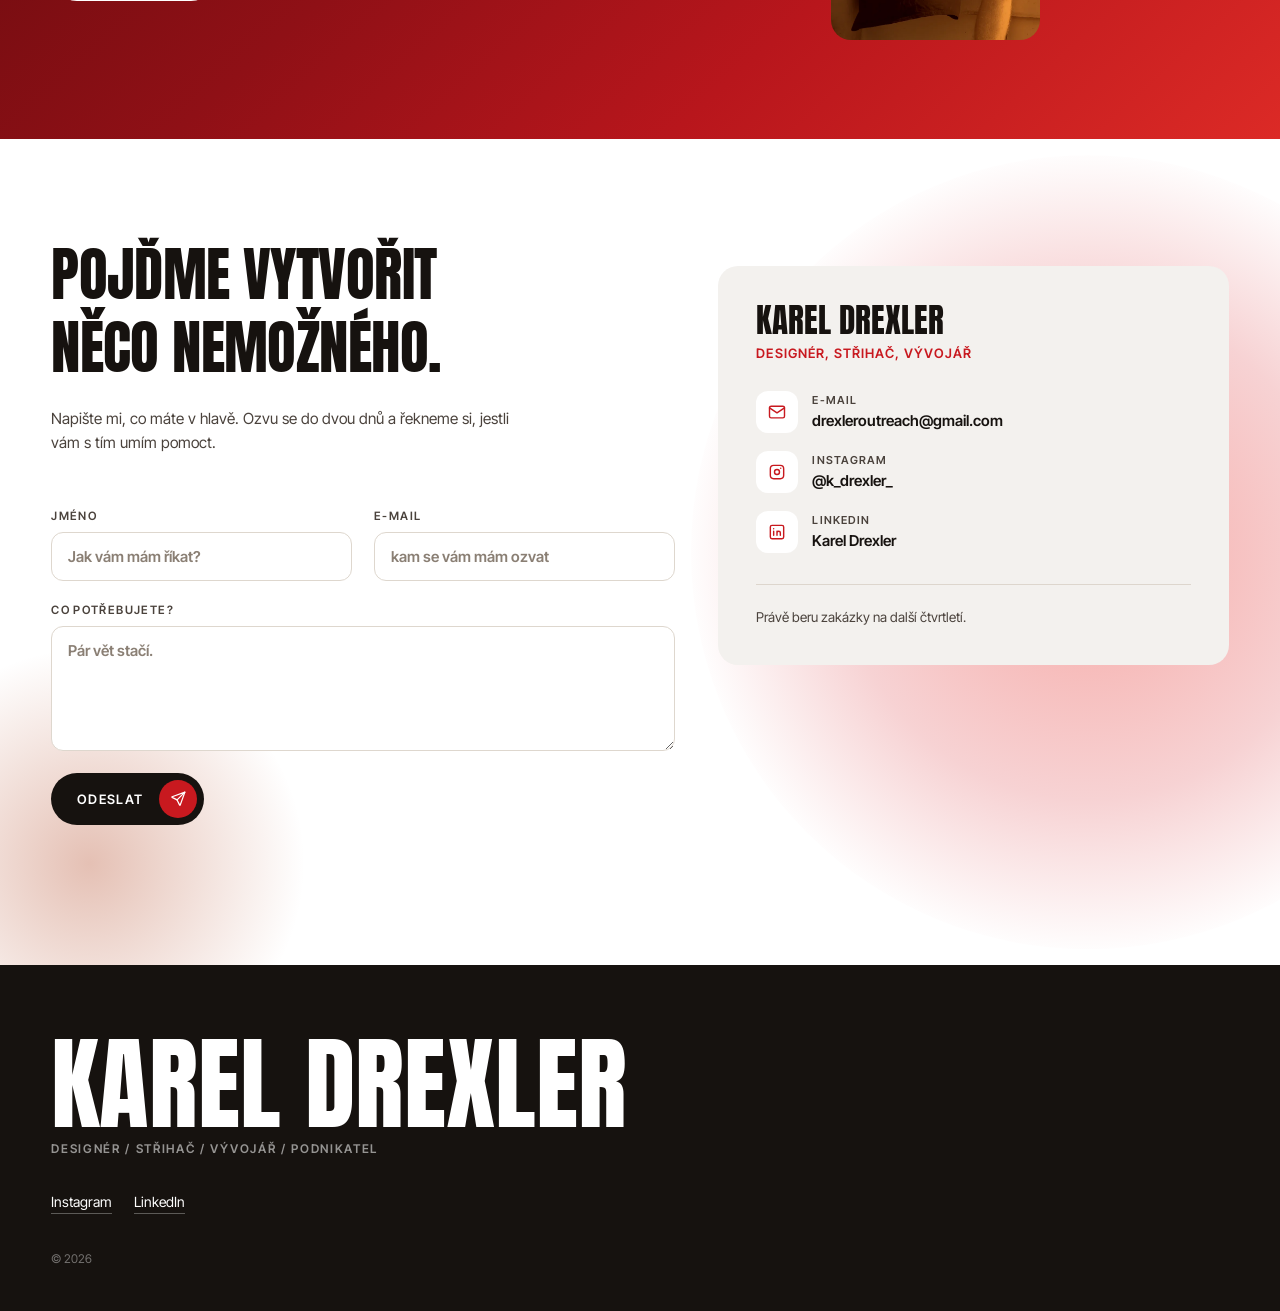
==== commit 13ad18d7: "Instagram odkaz u postů, formulář přes FormSubmit, pryč logo z lišty - hlavička obou carouselů vede " ====
--- a/index.html
+++ b/index.html
@@ -16,10 +16,6 @@
 <body>
 
 <header class="nav">
-  <a class="nav__brand" href="#">
-    <span class="nav__mark" aria-hidden="true"></span>
-    Drexler
-  </a>
   <div class="nav__menu" id="menu">
     <nav class="nav__links" aria-label="Hlavní navigace">
       <a href="#prace">Portfolio</a>
@@ -168,13 +164,18 @@
     </div>
     <div class="post">
       <header class="post__hlava">
-        <img class="post__avatar" src="assets/img/prace/denik-hokeje-avatar.webp" alt="" width="240" height="240" decoding="async">
-        <div>
-          <p class="post__jmeno">Deník Hokeje</p>
-          <p class="post__typ">Instagram · carousel · 10 snímků</p>
-        </div>
-        <!-- Tabler Icons (MIT): brand-instagram -->
-        <svg class="post__ig" viewBox="0 0 24 24" fill="none" stroke="currentColor" stroke-width="1.7" stroke-linecap="round" stroke-linejoin="round" aria-hidden="true"><rect x="4" y="4" width="16" height="16" rx="4"/><circle cx="12" cy="12" r="3"/><path d="M16.5 7.5v.01"/></svg>
+        <a class="post__ucet" href="https://www.instagram.com/denik_hokeje/" target="_blank" rel="noopener">
+          <img class="post__avatar" src="assets/img/prace/denik-hokeje-avatar.webp" alt="" width="240" height="240" decoding="async">
+          <span>
+            <span class="post__jmeno">denik_hokeje</span>
+            <span class="post__typ">Instagram · carousel · 10 snímků</span>
+          </span>
+        </a>
+        <a class="post__ig" href="https://www.instagram.com/denik_hokeje/" target="_blank" rel="noopener">
+          <!-- Tabler Icons (MIT): brand-instagram -->
+          <svg viewBox="0 0 24 24" fill="none" stroke="currentColor" stroke-width="1.7" stroke-linecap="round" stroke-linejoin="round" aria-hidden="true"><rect x="4" y="4" width="16" height="16" rx="4"/><circle cx="12" cy="12" r="3"/><path d="M16.5 7.5v.01"/></svg>
+          <span>Zobrazit profil</span>
+        </a>
       </header>
       <div class="post__snimky post__snimky--10">
         <figure><img src="assets/img/prace/cas-00-cover.webp" alt="Jak šel čas, úvodní slide" decoding="async"></figure>
@@ -207,13 +208,18 @@
     </div>
     <div class="post">
       <header class="post__hlava">
-        <img class="post__avatar" src="assets/img/prace/denik-hokeje-avatar.webp" alt="" width="240" height="240" decoding="async">
-        <div>
-          <p class="post__jmeno">Deník Hokeje</p>
-          <p class="post__typ">Instagram · carousel · 5 snímků</p>
-        </div>
-        <!-- Tabler Icons (MIT): brand-instagram -->
-        <svg class="post__ig" viewBox="0 0 24 24" fill="none" stroke="currentColor" stroke-width="1.7" stroke-linecap="round" stroke-linejoin="round" aria-hidden="true"><rect x="4" y="4" width="16" height="16" rx="4"/><circle cx="12" cy="12" r="3"/><path d="M16.5 7.5v.01"/></svg>
+        <a class="post__ucet" href="https://www.instagram.com/denik_hokeje/" target="_blank" rel="noopener">
+          <img class="post__avatar" src="assets/img/prace/denik-hokeje-avatar.webp" alt="" width="240" height="240" decoding="async">
+          <span>
+            <span class="post__jmeno">denik_hokeje</span>
+            <span class="post__typ">Instagram · carousel · 5 snímků</span>
+          </span>
+        </a>
+        <a class="post__ig" href="https://www.instagram.com/denik_hokeje/" target="_blank" rel="noopener">
+          <!-- Tabler Icons (MIT): brand-instagram -->
+          <svg viewBox="0 0 24 24" fill="none" stroke="currentColor" stroke-width="1.7" stroke-linecap="round" stroke-linejoin="round" aria-hidden="true"><rect x="4" y="4" width="16" height="16" rx="4"/><circle cx="12" cy="12" r="3"/><path d="M16.5 7.5v.01"/></svg>
+          <span>Zobrazit profil</span>
+        </a>
       </header>
       <div class="post__snimky post__snimky--5">
         <figure><img src="assets/img/prace/green-1.webp" alt="Green Line, nejděsivější pětka" decoding="async"></figure>
@@ -345,14 +351,16 @@
   </header>
 
   <div class="kontakt">
-    <form class="formular" action="https://api.web3forms.com/submit" method="post" novalidate>
-      <input type="hidden" name="access_key" value="">
-      <input type="hidden" name="subject" value="Nová zpráva z webu drexler.digital">
-      <input type="checkbox" name="botcheck" class="pastnabot" tabindex="-1" autocomplete="off">
-
-      <label>Jméno<input type="text" name="jmeno" placeholder="Jak vám mám říkat?" required></label>
+    <!-- Zprávy chodí přes FormSubmit na drexleroutreach@gmail.com. Pole
+         „email“ se v doručené zprávě nastaví jako adresa pro odpověď. -->
+    <form class="formular" action="https://formsubmit.co/ajax/drexleroutreach@gmail.com" method="post" novalidate>
+      <input type="hidden" name="_subject" value="Nová zpráva z webu drexler.digital">
+      <input type="hidden" name="_template" value="table">
+      <input type="text" name="_honey" class="pastnabot" tabindex="-1" autocomplete="off" aria-hidden="true">
+
+      <label>Jméno<input type="text" name="Jméno" placeholder="Jak vám mám říkat?" required></label>
       <label>E-mail<input type="email" name="email" placeholder="kam se vám mám ozvat" required></label>
-      <label class="siroke">Co potřebujete?<textarea name="zprava" rows="5" placeholder="Pár vět stačí." required></textarea></label>
+      <label class="siroke">Co potřebujete?<textarea name="Zpráva" rows="5" placeholder="Pár vět stačí." required></textarea></label>
       <button type="submit" class="btn btn--tmavy"><span data-klid="Odeslat">Odeslat</span><span class="btn__ikona" aria-hidden="true"><svg viewBox="0 0 24 24" fill="none" stroke="currentColor" stroke-width="1.8" stroke-linecap="round" stroke-linejoin="round"><path d="M10 14 21 3"/><path d="M21 3l-6.5 18a.55.55 0 0 1-1 0L10 14l-7-3.5a.55.55 0 0 1 0-1z"/></svg></span></button>
   
       <p class="hlaska" role="status" aria-live="polite"></p>
--- a/styles.css
+++ b/styles.css
@@ -41,7 +41,7 @@
 a { color: inherit; text-decoration: none; }
 
 /* Navigace ----------------------------------------------------------- */
-/* Lišta je pevná: značka vlevo, uprostřed tmavá kapsle s odkazy a výzvou.
+/* Lišta je pevná: uprostřed tmavá kapsle s odkazy a výzvou.
    Kapsle je čitelná na červené, bílé i tmavé sekci, takže může jet
    se stránkou. Pod 900 px se odkazy schovají do rozbalovacího menu. */
 .nav {
@@ -59,36 +59,6 @@
 }
 
 .nav > * { pointer-events: auto; }
-
-.nav__brand {
-  display: inline-flex;
-  align-items: center;
-  gap: 10px;
-  margin-left: -14px;
-  padding: 9px 16px 9px 14px;
-  border-radius: 999px;
-  font-family: var(--display);
-  font-weight: 700;
-  font-size: 22px;
-  letter-spacing: -0.02em;
-  color: var(--paper);
-  transition: background-color .35s ease;
-}
-
-/* Jakmile hero odjede, značka dostane stejnou kapsli jako menu. */
-.nav--past .nav__brand {
-  background: rgba(22, 18, 15, .9);
-  -webkit-backdrop-filter: blur(14px);
-  backdrop-filter: blur(14px);
-}
-
-.nav__mark {
-  width: 22px;
-  height: 22px;
-  border-radius: 6px 12px 6px 12px;
-  background: var(--paper);
-  transform: rotate(-12deg);
-}
 
 .nav__menu {
   position: absolute;
--- a/sekce.css
+++ b/sekce.css
@@ -487,23 +487,52 @@
   box-shadow: 0 0 0 2px var(--paper), 0 0 0 4px var(--red-500);
 }
 
+/* Hlavička vede na profil Deníku Hokeje na Instagramu. */
+.post__ucet {
+  display: flex;
+  align-items: center;
+  gap: 12px;
+  min-width: 0;
+}
+
 .post__jmeno {
-  margin: 0;
+  display: block;
   font-size: 14px;
   font-weight: 600;
 }
 
+.post__ucet:hover .post__jmeno { text-decoration: underline; text-underline-offset: 3px; }
+
 .post__typ {
-  margin: 1px 0 0;
+  display: block;
+  margin-top: 1px;
   font-size: 12.5px;
   color: var(--ink-soft);
 }
 
 .post__ig {
-  width: 22px;
-  height: 22px;
   margin-left: auto;
-  color: var(--ink-soft);
+  flex-shrink: 0;
+  display: inline-flex;
+  align-items: center;
+  gap: 8px;
+  padding: 9px 16px 9px 12px;
+  border-radius: 999px;
+  background: var(--ink);
+  color: var(--paper);
+  font-size: 13px;
+  font-weight: 600;
+  transition: background-color .3s ease;
+}
+
+.post__ig svg { width: 20px; height: 20px; }
+
+.post__ig:hover { background: var(--red-600); }
+
+@media (max-width: 480px) {
+  /* Na úzkém displeji zbude z tlačítka jen ikona. */
+  .post__ig { padding: 9px; }
+  .post__ig span { display: none; }
 }
 
 .post__snimky {
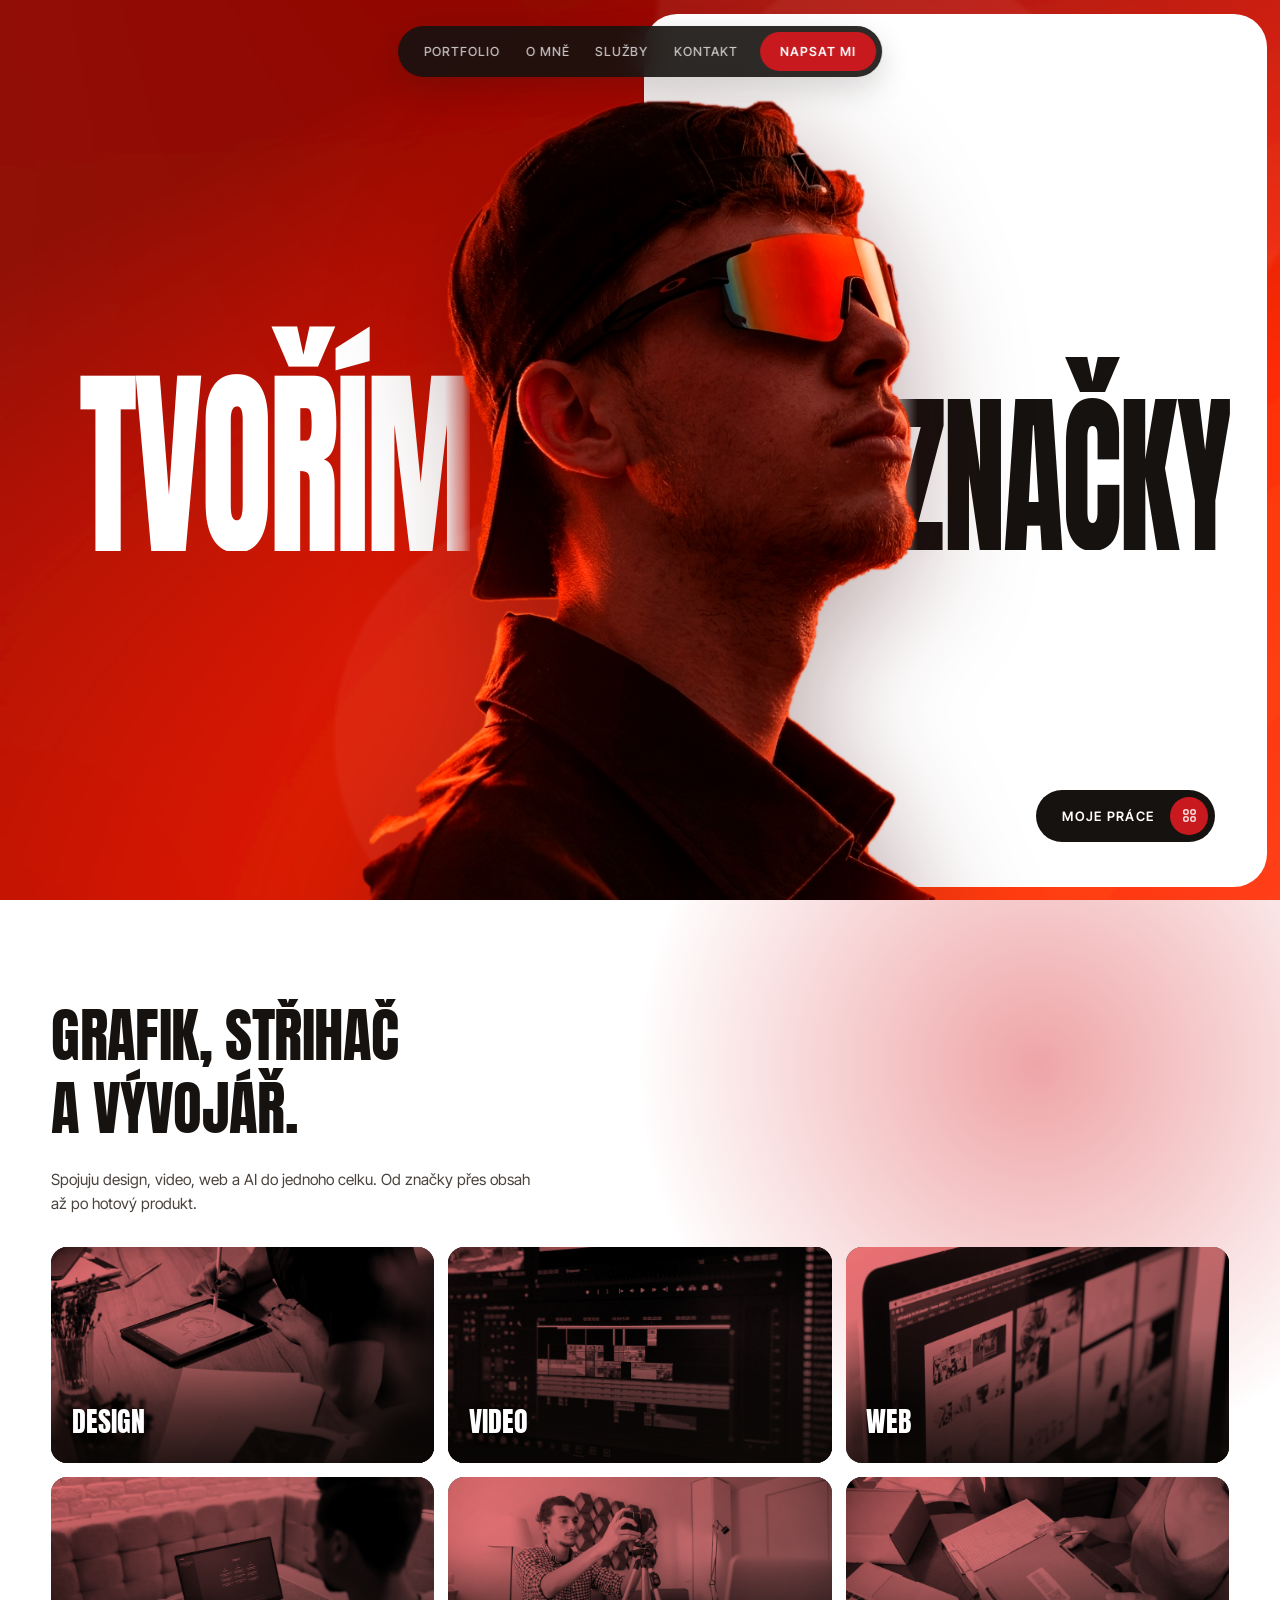
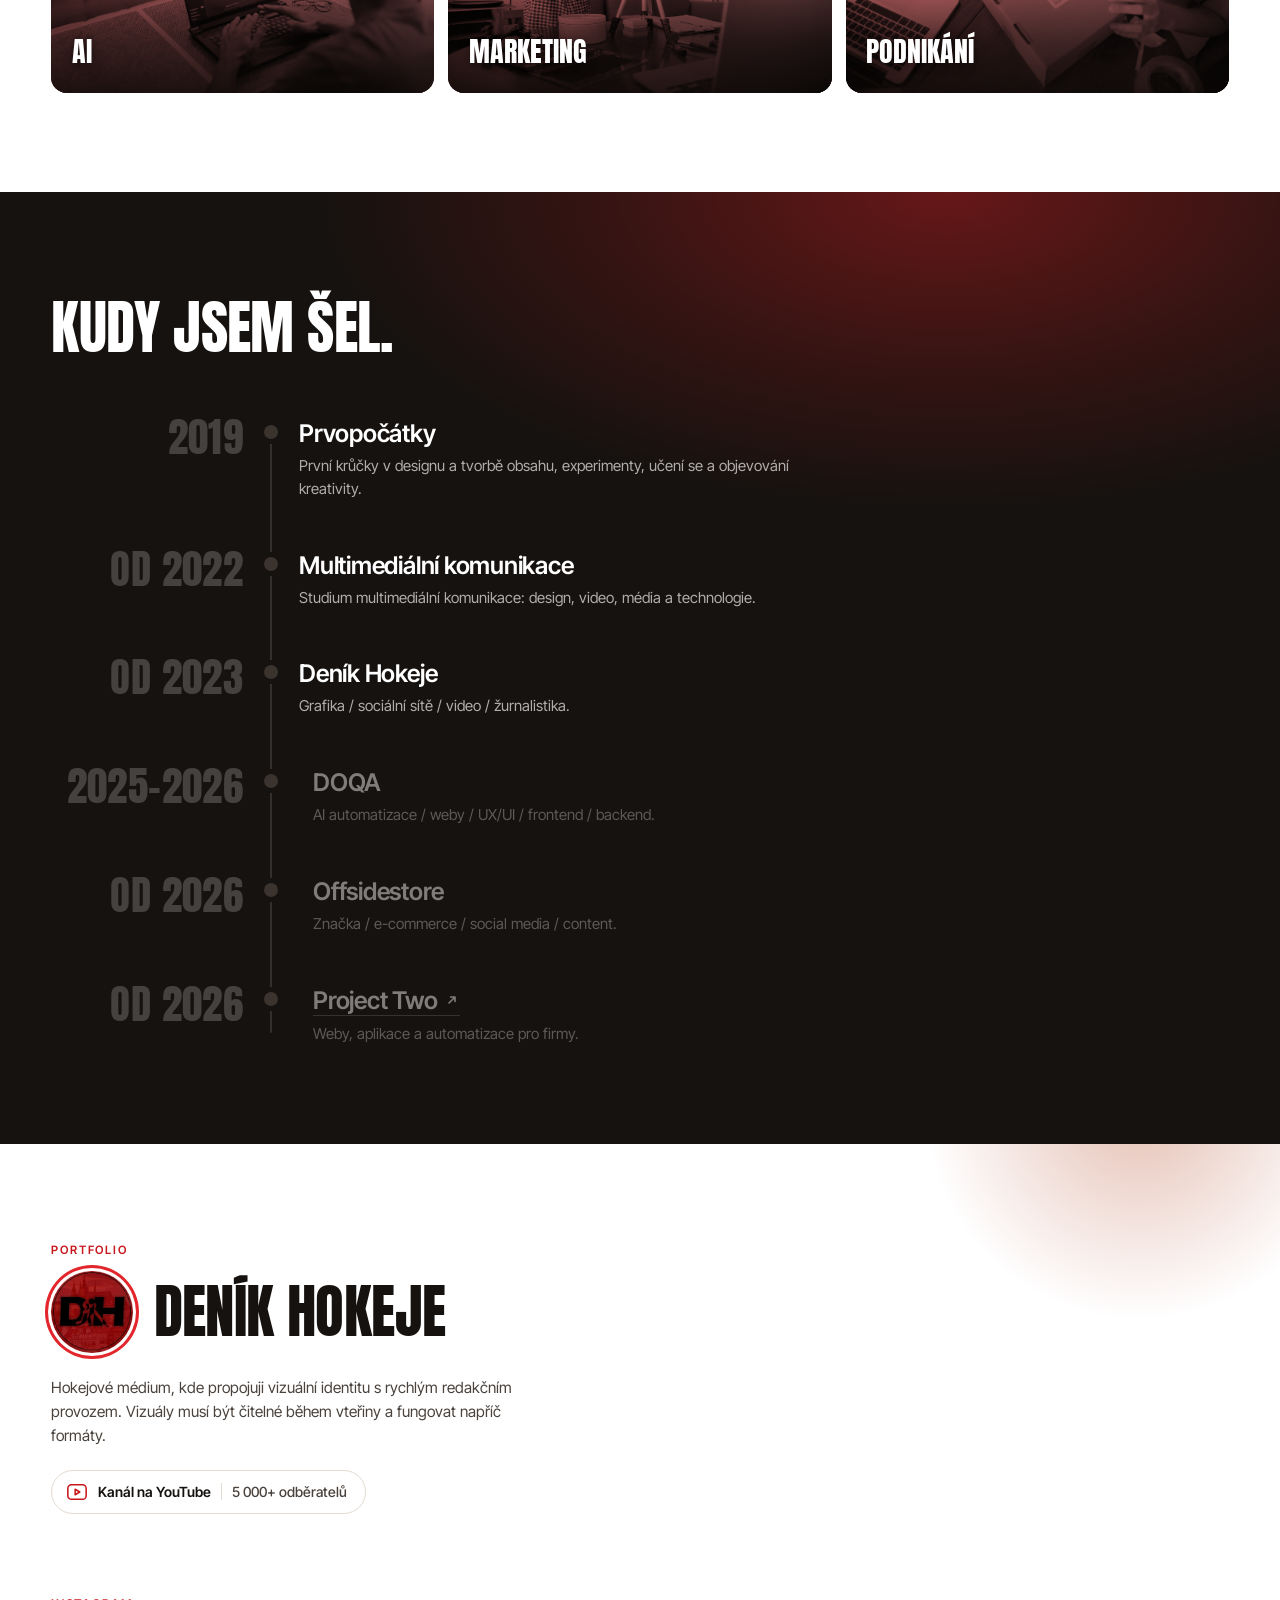
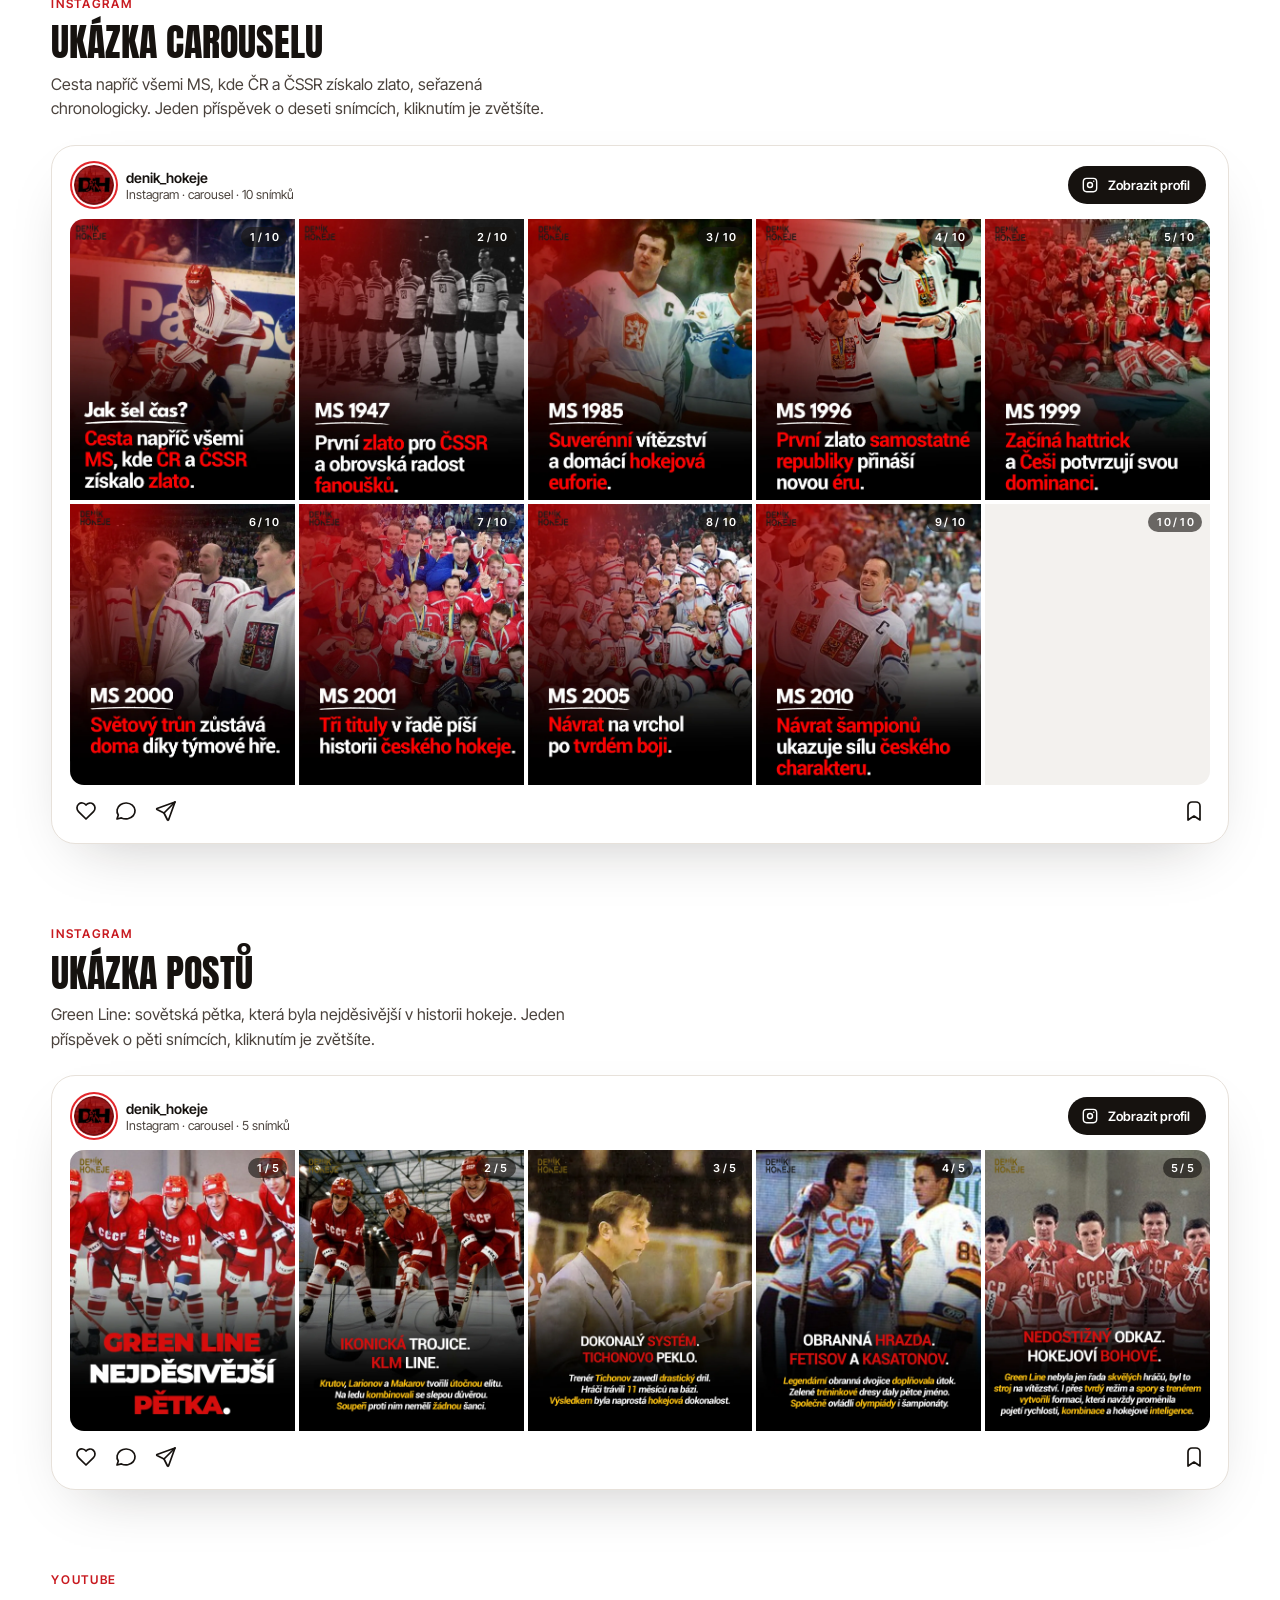
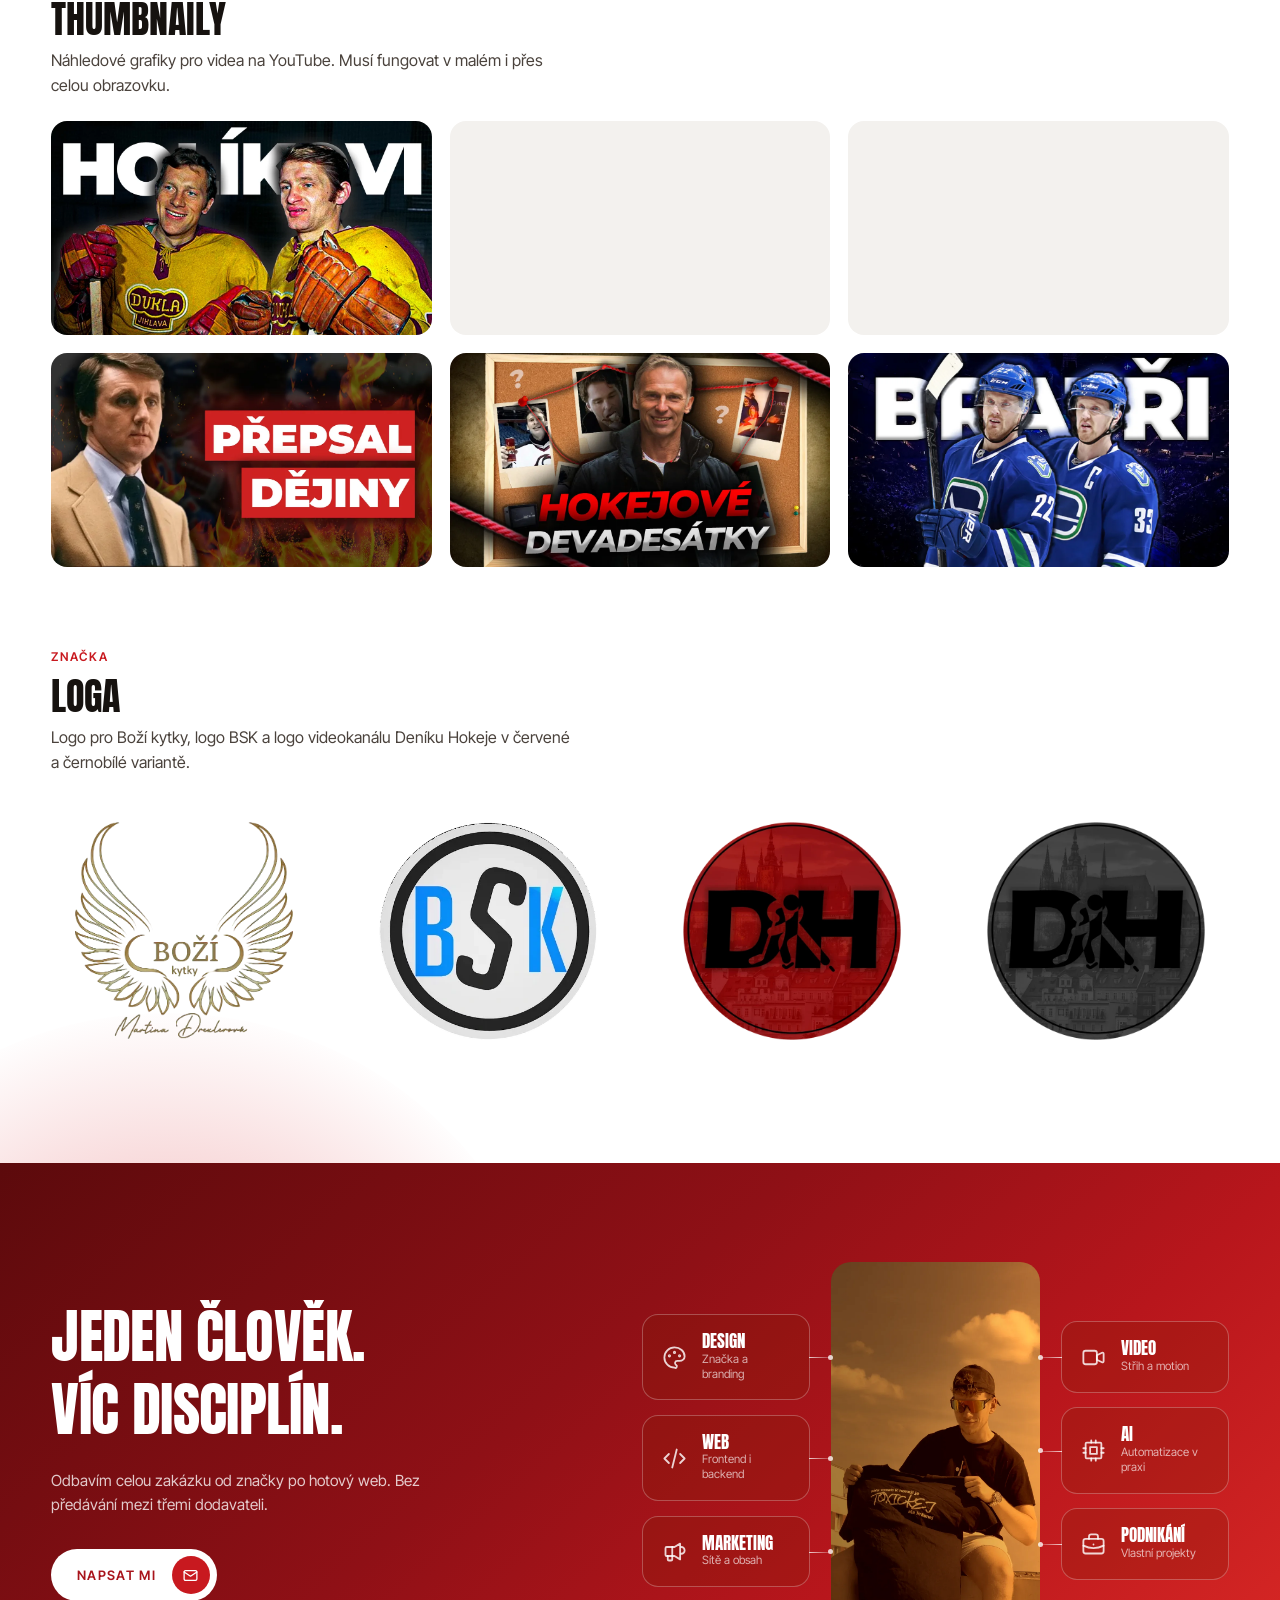
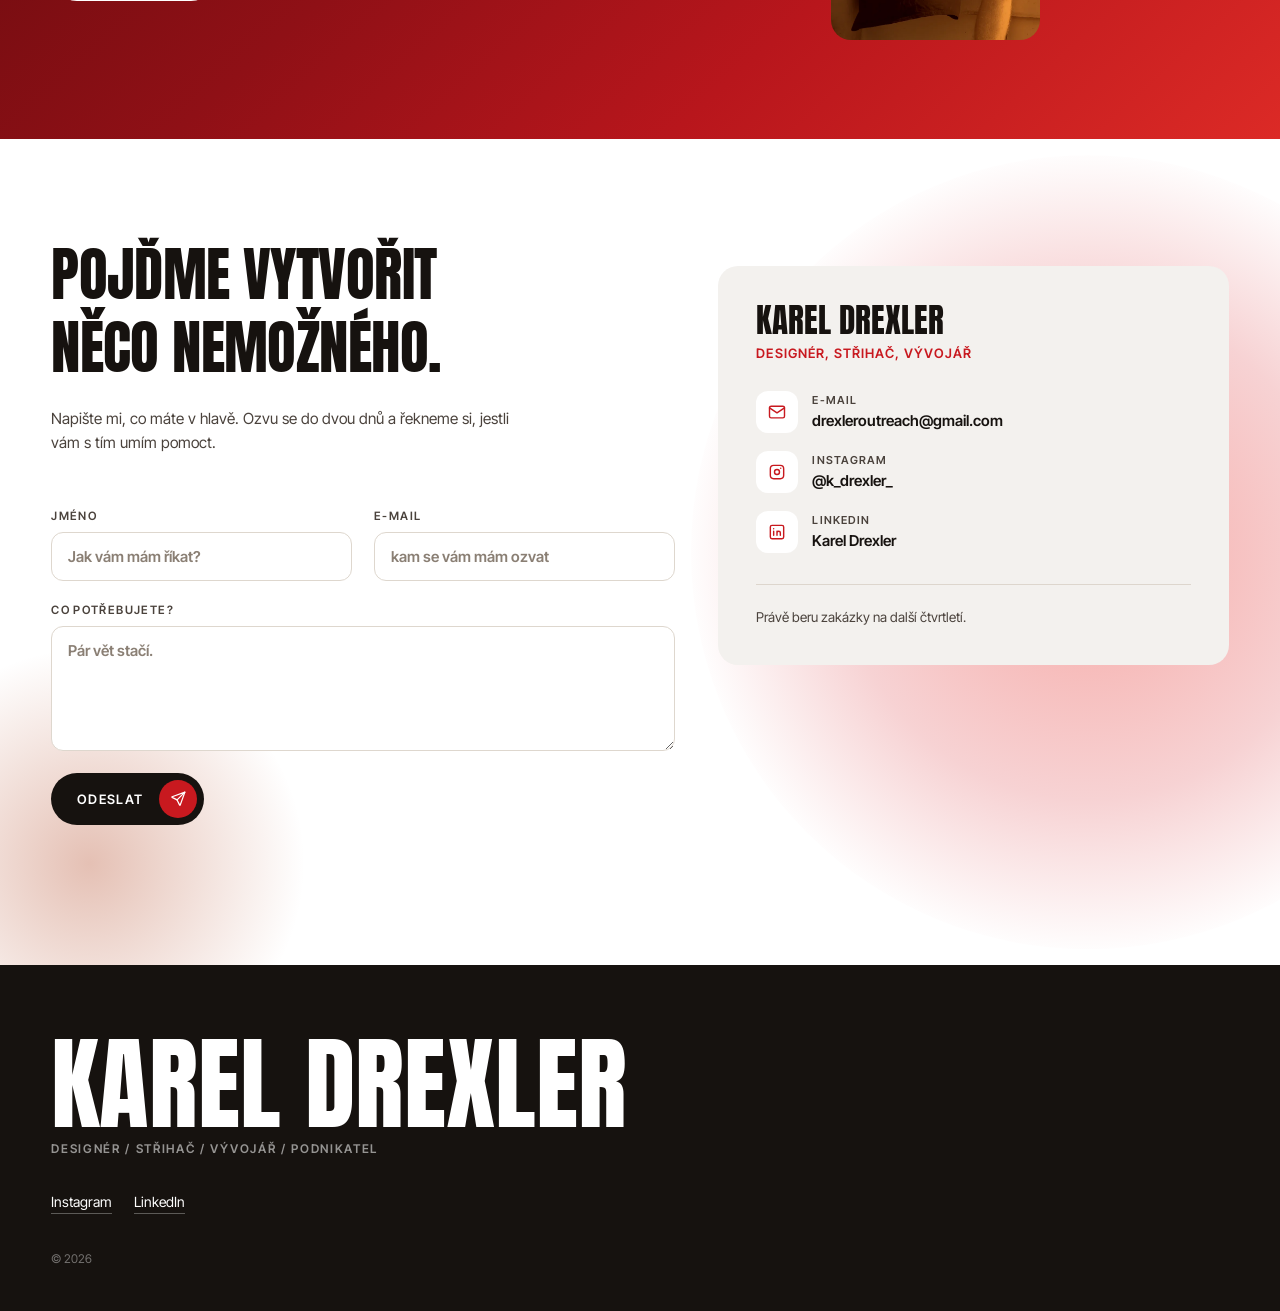
==== commit 8afdba8f: "Mobil: hero přes celou obrazovku a menu přes celou obrazovku - portrét stojí na spodní hraně, dole p" ====
--- a/index.html
+++ b/index.html
@@ -25,8 +25,9 @@
     </nav>
     <a class="nav__cta" href="#kontakt">Napsat mi</a>
   </div>
-  <button class="nav__burger" type="button" aria-label="Otevřít menu" aria-expanded="false" aria-controls="menu">
-    <span></span><span></span>
+  <button class="nav__burger" type="button" aria-expanded="false" aria-controls="menu">
+    <span class="nav__burger-text">Menu</span>
+    <span class="nav__carky" aria-hidden="true"><span></span><span></span></span>
   </button>
 </header>
 
--- a/styles.css
+++ b/styles.css
@@ -124,28 +124,48 @@
 
 .nav__burger {
   display: none;
-  width: 46px;
+  position: relative;
+  z-index: 2;
+  margin-left: auto;
   height: 46px;
-  margin-left: auto;
+  padding: 0 14px 0 20px;
+  align-items: center;
+  gap: 12px;
+  border: 0;
+  border-radius: 999px;
+  background: rgba(22, 18, 15, .9);
+  -webkit-backdrop-filter: blur(14px);
+  backdrop-filter: blur(14px);
+  color: var(--paper);
+  font: 600 12.5px/1 var(--text);
+  letter-spacing: .1em;
+  text-transform: uppercase;
+  cursor: pointer;
+}
+
+.nav__carky {
+  display: grid;
   place-content: center;
   gap: 5px;
-  border: 0;
+  width: 30px;
+  height: 30px;
   border-radius: 50%;
-  background: rgba(22, 18, 15, .9);
-  cursor: pointer;
-}
-
-.nav__burger span {
+  background: var(--red-600);
+}
+
+.nav__carky span {
   display: block;
-  width: 16px;
+  width: 13px;
   height: 1.6px;
   background: var(--paper);
   transition: transform .3s ease;
 }
 
 /* Otevřené menu: z čárek je křížek. */
-.nav--open .nav__burger span:first-child { transform: translateY(3.3px) rotate(45deg); }
-.nav--open .nav__burger span:last-child { transform: translateY(-3.3px) rotate(-45deg); }
+.nav--open .nav__carky span:first-child { transform: translateY(3.3px) rotate(45deg); }
+.nav--open .nav__carky span:last-child { transform: translateY(-3.3px) rotate(-45deg); }
+
+.menu-otevrene { overflow: hidden; }
 
 /* Hero --------------------------------------------------------------- */
 .hero {
@@ -355,110 +375,156 @@
 
 /* Úzké obrazovky ----------------------------------------------------- */
 @media (max-width: 900px) {
-  /* Na úzkém displeji se hero skládá pod sebe: nadpis, tlačítko, portrét.
-     Vedle sebe by portrét zakryl nadpis i tlačítko. */
+  /* Na úzkém displeji vyplní hero celou obrazovku: portrét nahoře,
+     dole přes rameno přechod do tmavě červené a na něm nadpis přes celou
+     šířku a tlačítko. */
   .hero {
     grid-template-columns: 1fr;
-    grid-template-rows: auto auto auto auto;
-    min-height: 0;
+    grid-template-rows: 1fr auto auto auto;
+    min-height: 100svh;
   }
 
   .hero__panel { display: none; }
+
+  .hero::after {
+    content: "";
+    position: absolute;
+    z-index: 2;
+    inset: auto 0 0 0;
+    height: 58%;
+    background: linear-gradient(to top,
+      var(--brick) 0%,
+      rgba(92, 10, 12, .88) 38%,
+      rgba(92, 10, 12, .4) 70%,
+      rgba(92, 10, 12, 0) 100%);
+    pointer-events: none;
+  }
+
+  /* Portrét stojí na spodní hraně, ať rameno neskončí řezem v obraze. */
+  .hero__portrait {
+    position: absolute;
+    top: auto;
+    right: -3%;
+    left: auto;
+    bottom: 0;
+    width: auto;
+    height: min(76svh, 172vw);
+    transform: none;
+  }
 
   .hero__left {
     grid-column: 1;
-    grid-row: 1;
+    grid-row: 2;
     z-index: 3;
-    padding: calc(var(--nav-h) + 18px) var(--rail) 0 var(--rail);
-  }
-
-  /* Text na mobilu hustší, ať se na první obrazovku vejde i portrét. */
-  .hero__title { font-size: clamp(80px, 26vw, 170px); }
-
-  /* Na mobilu není bílá karta: druhé slovo je bílý druhý řádek nadpisu. */
+    padding: 0 var(--rail);
+  }
+
+  /* Velikost tak, aby TVOŘÍM vyplnilo skoro celou šířku. */
+  .hero__title,
+  .hero__druhy { font-size: min(calc((100vw - 2 * var(--rail)) * .34), 150px); }
+
+  .hero__title {
+    -webkit-mask-image: none;
+    mask-image: none;
+  }
+
+  /* Druhé slovo je druhý řádek nadpisu. */
   .hero__druhy {
     position: relative;
-    grid-row: 2;
+    grid-row: 3;
     top: auto;
     right: auto;
     z-index: 3;
     margin: .04em var(--rail) 0;
-    font-size: clamp(80px, 26vw, 170px);
     color: var(--paper);
     transform-origin: left center;
     -webkit-mask-image: none;
     mask-image: none;
   }
 
-  /* Na červené je tlačítko zase bílé a stojí pod nadpisem. */
+  /* Na červené je tlačítko bílé a stojí pod nadpisem. */
   .hero .btn--hero {
     position: relative;
-    grid-row: 3;
+    z-index: 3;
+    grid-row: 4;
     right: auto;
     bottom: auto;
     justify-self: start;
-    margin: 20px var(--rail) 0;
+    margin: 22px var(--rail) clamp(28px, 6svh, 52px);
     background: var(--paper);
     color: var(--red-700);
   }
 
   .hero .btn--hero:hover { background: var(--ink); color: var(--paper); }
 
-  .hero__portrait {
-    position: relative;
-    grid-row: 4;
-    left: auto;
-    bottom: auto;
-    justify-self: end;
-    width: min(94%, 480px);
-    height: auto;
-    /* Výš a bez paralaxy: posun při scrollu by hlavu zasunul pod
-       další sekci. */
-    margin-top: -12vw;
-    margin-bottom: 0;
-    transform: none;
-  }
-
-  /* Menu se rozbalí pod lištou jako tmavá karta. */
-  .nav__burger { display: grid; }
+  /* Menu: pilulka vpravo nahoře, po otevření tmavá plocha přes celou
+     obrazovku s velkými odkazy. */
+  .nav__burger { display: inline-flex; }
 
   .nav__menu {
-    position: absolute;
-    top: calc(100% - 6px);
-    left: calc(var(--rail) + var(--nav-top) - 14px);
-    right: calc(var(--rail) + var(--nav-top));
+    position: fixed;
+    inset: 0;
+    z-index: 1;
     translate: none;
     flex-direction: column;
     align-items: stretch;
-    gap: 10px;
-    padding: 14px;
-    border-radius: 24px;
+    justify-content: space-between;
+    gap: 32px;
+    padding: calc(var(--nav-top) + var(--nav-h) + 24px) calc(var(--rail) + 4px) calc(28px + env(safe-area-inset-bottom));
+    border-radius: 0;
+    background: var(--ink);
+    -webkit-backdrop-filter: none;
+    backdrop-filter: none;
+    box-shadow: none;
     opacity: 0;
     visibility: hidden;
-    transform: translateY(-8px);
-    transition: opacity .25s ease, transform .25s ease, visibility 0s linear .25s;
+    transition: opacity .3s ease, visibility 0s linear .3s;
   }
 
   .nav--open .nav__menu {
     opacity: 1;
     visibility: visible;
-    transform: none;
-    transition: opacity .25s ease, transform .25s ease;
+    transition: opacity .3s ease;
   }
 
   .nav__links {
     flex-direction: column;
     gap: 0;
     margin: 0;
-    font-size: 15px;
-  }
-
-  .nav__links a { padding: 13px 10px; }
+    font-family: var(--hero-face);
+    font-weight: 400;
+    font-size: clamp(44px, 14vw, 76px);
+    line-height: 1;
+    letter-spacing: .01em;
+    color: var(--paper);
+  }
+
+  .nav__links a {
+    padding: 14px 0 10px;
+    border-bottom: 1px solid rgba(255, 255, 255, .1);
+    opacity: 0;
+    transform: translateY(18px);
+    transition: opacity .4s ease, transform .5s cubic-bezier(.16, 1, .3, 1), color .25s ease;
+  }
+
   .nav__links a::after { display: none; }
-  .nav__cta { padding: 15px 20px; text-align: center; }
+  .nav__links a:hover { color: var(--red-400); }
+
+  /* Odkazy najedou po sobě. */
+  .nav--open .nav__links a { opacity: 1; transform: none; }
+  .nav--open .nav__links a:nth-child(2) { transition-delay: .05s, .05s, 0s; }
+  .nav--open .nav__links a:nth-child(3) { transition-delay: .1s, .1s, 0s; }
+  .nav--open .nav__links a:nth-child(4) { transition-delay: .15s, .15s, 0s; }
+
+  .nav__cta {
+    padding: 20px;
+    font-size: 14px;
+    text-align: center;
+  }
 }
 
 @media (prefers-reduced-motion: reduce) {
   .hero__title .line > span,
   .hero__druhy .line > span { transform: none; animation: none; }
-}
+  .nav__links a { transform: none; transition: none; }
+}
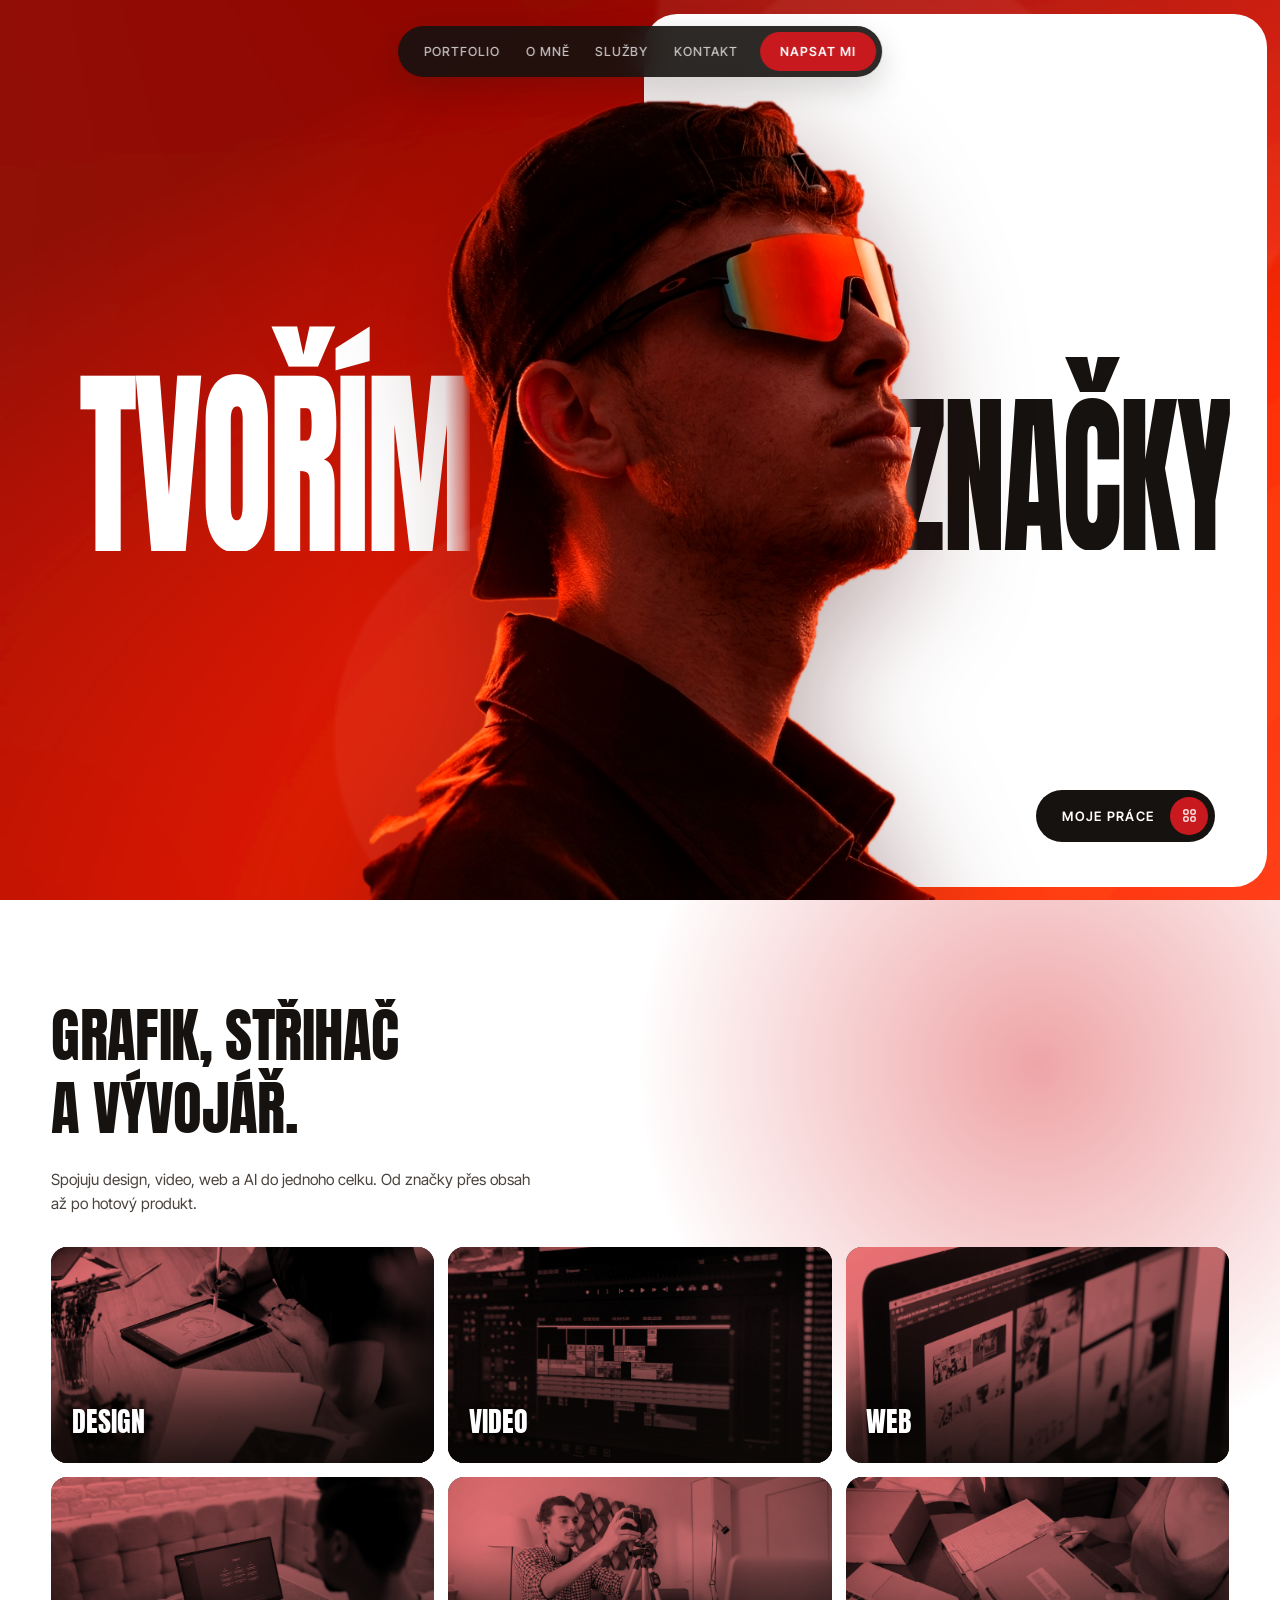
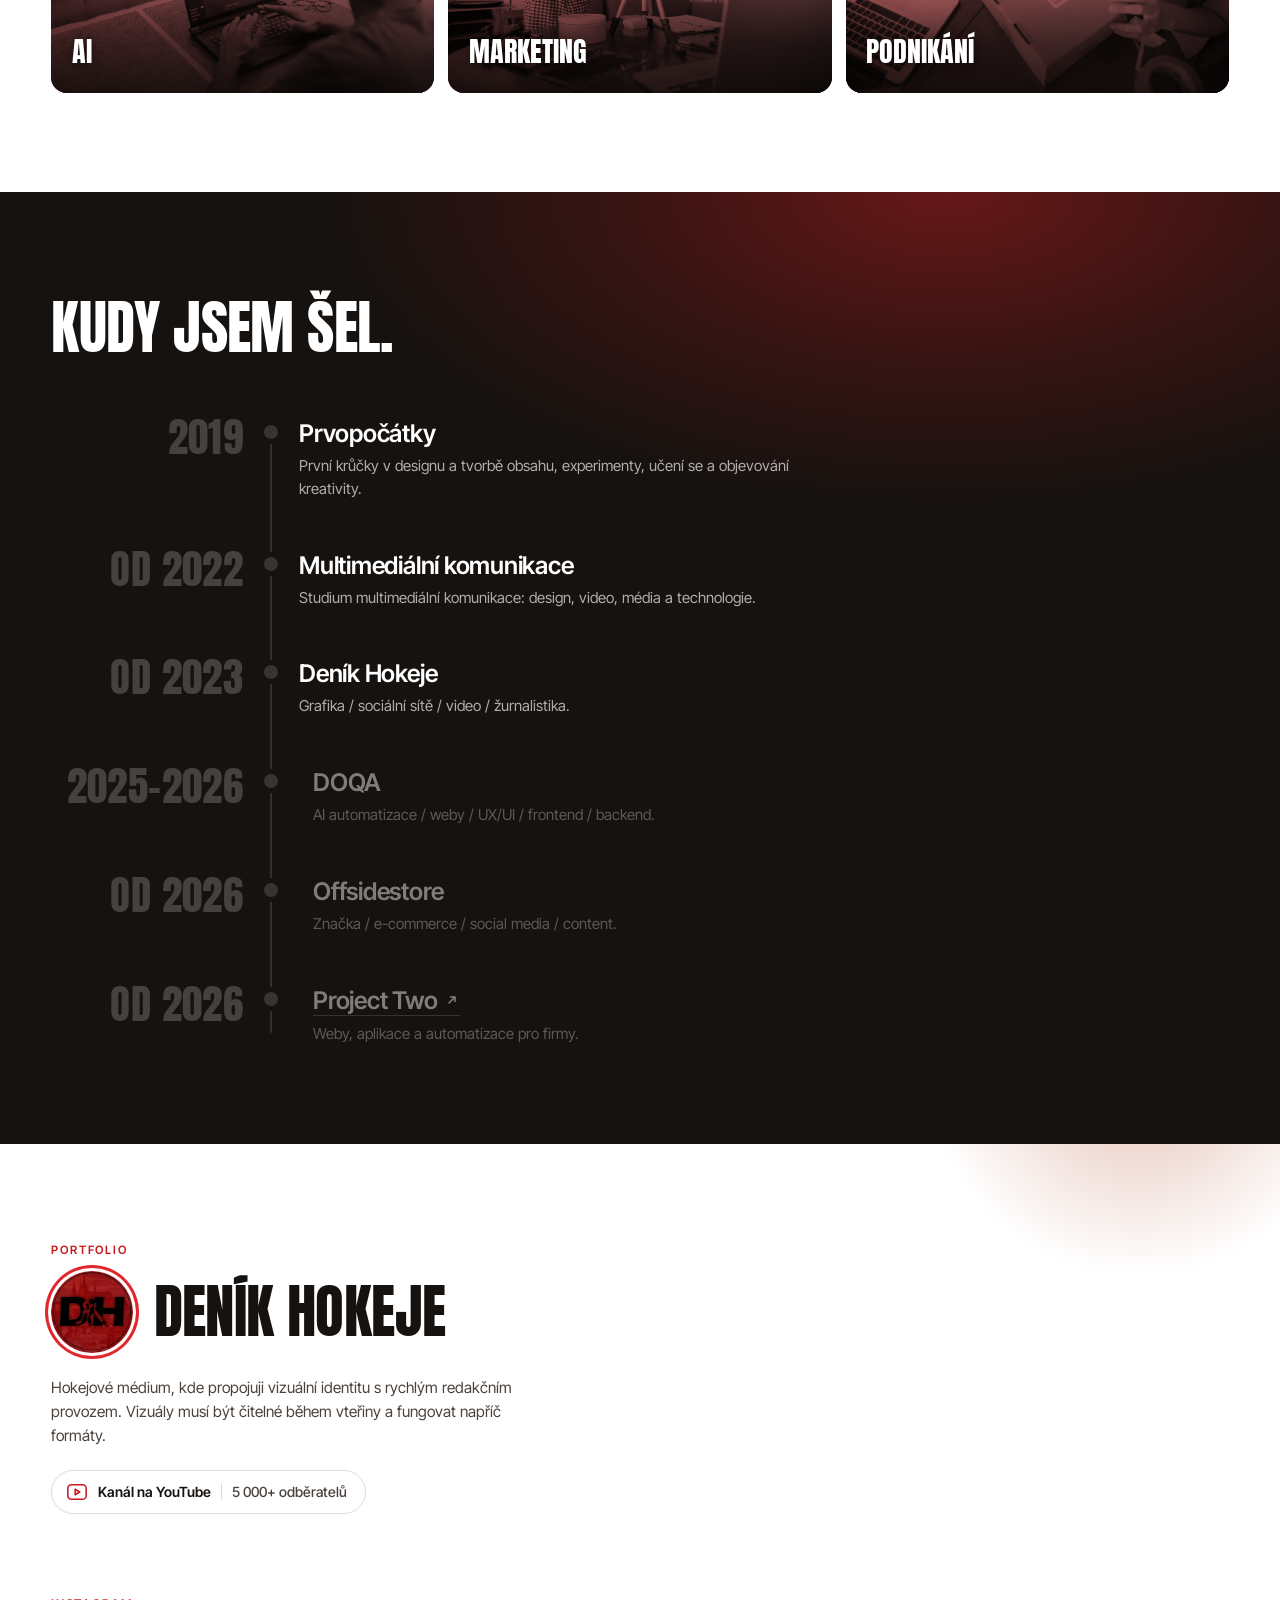
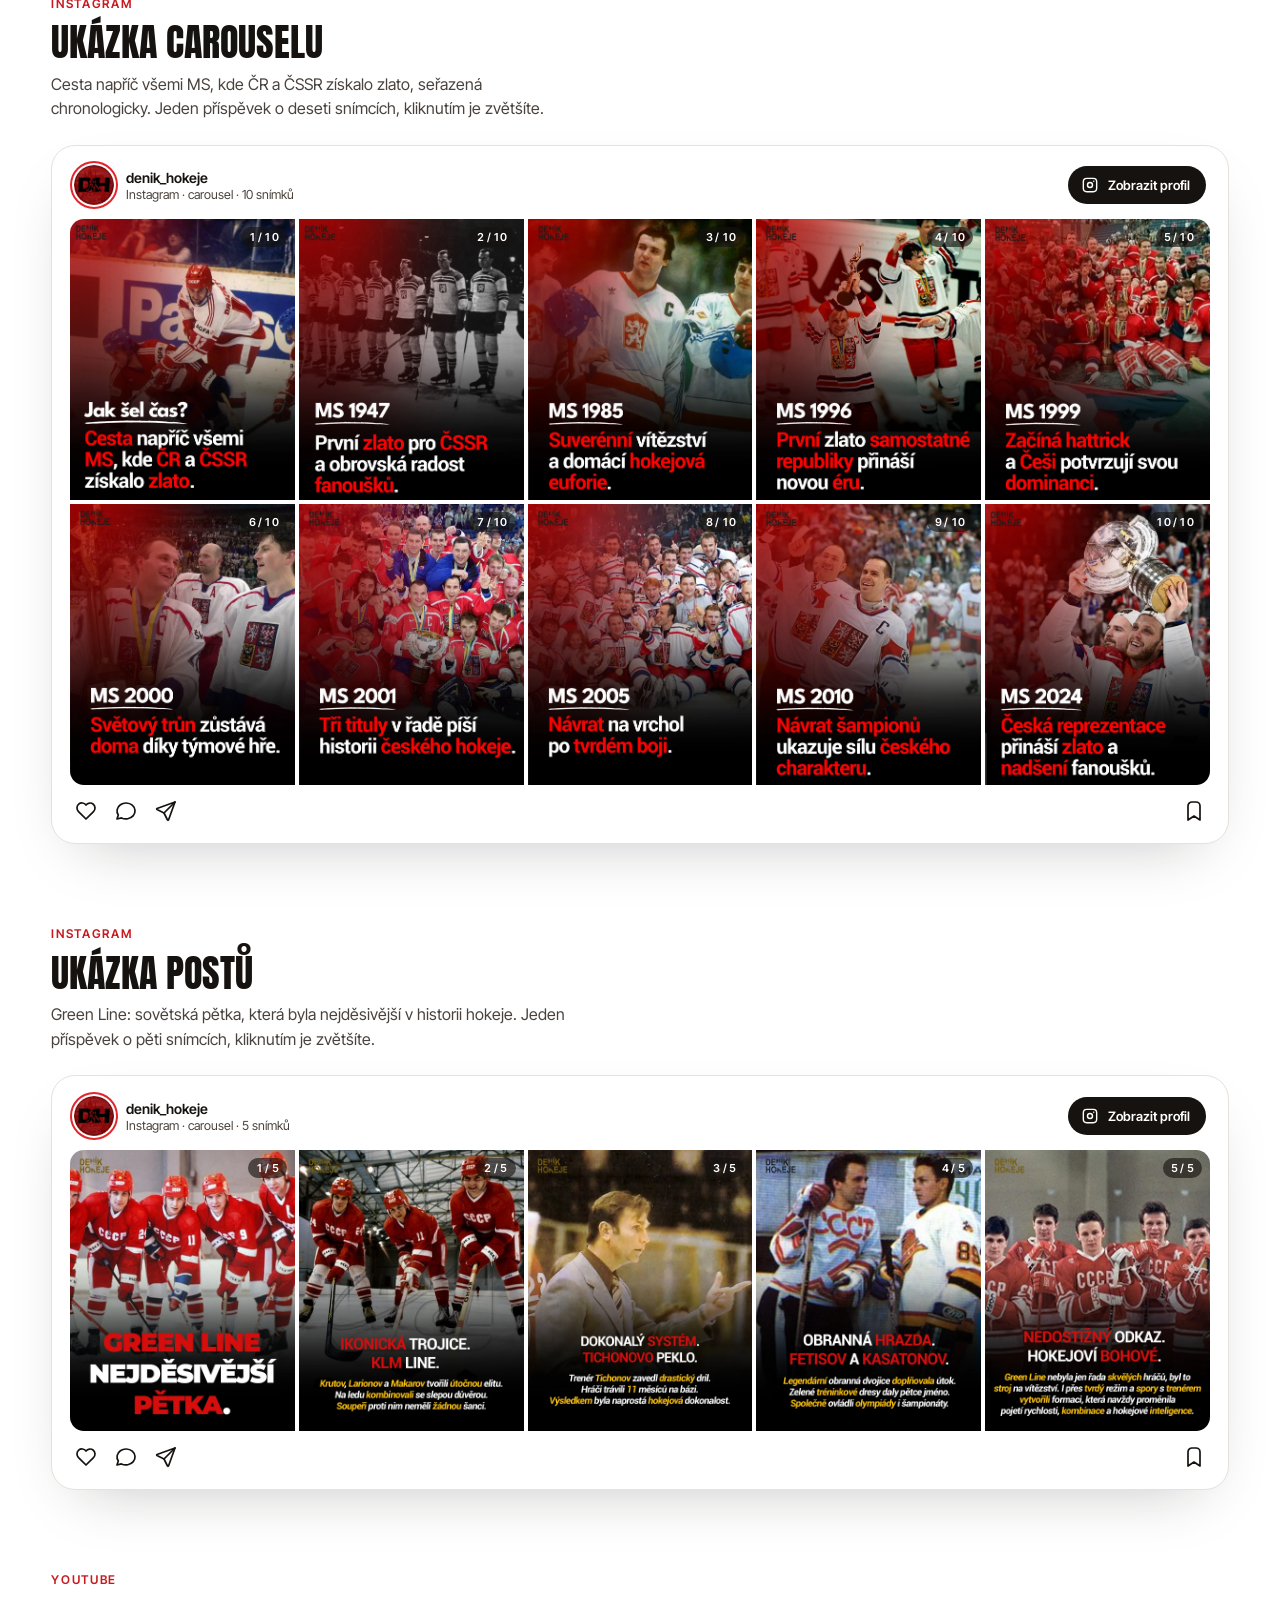
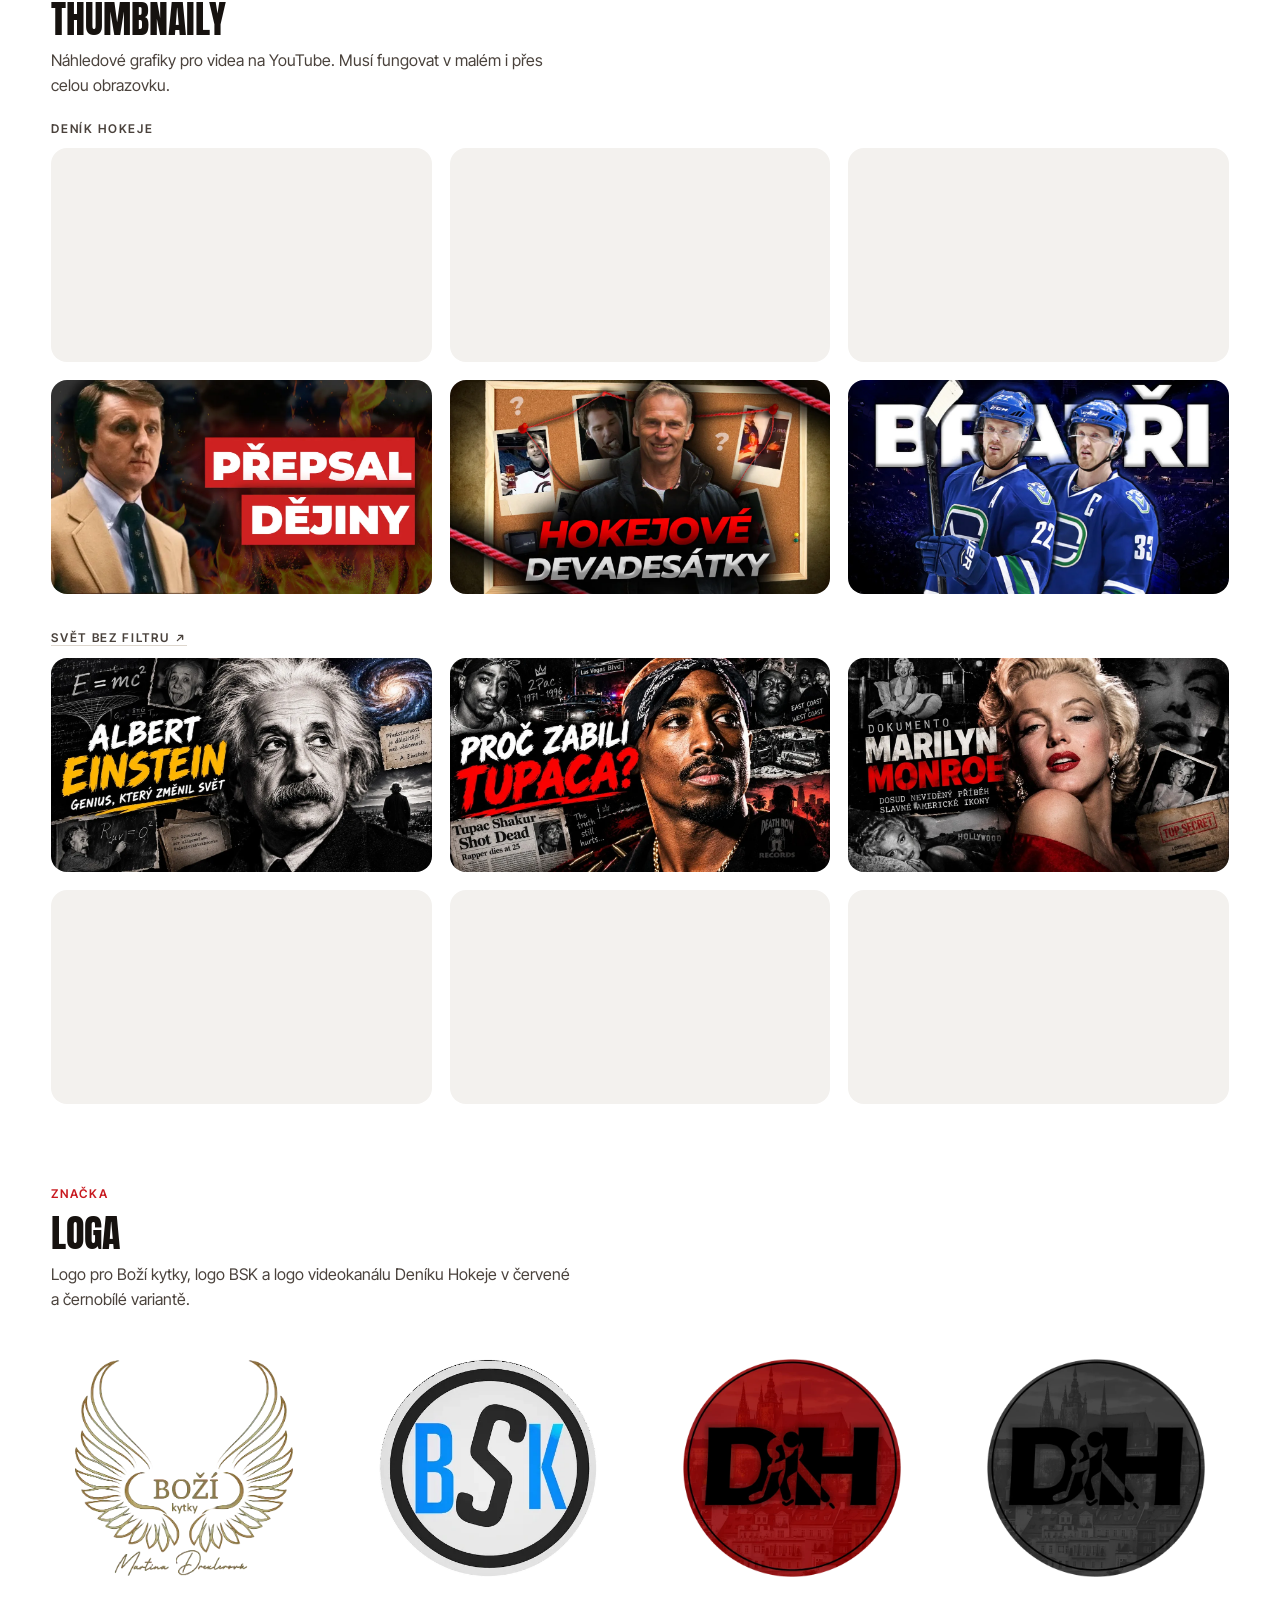
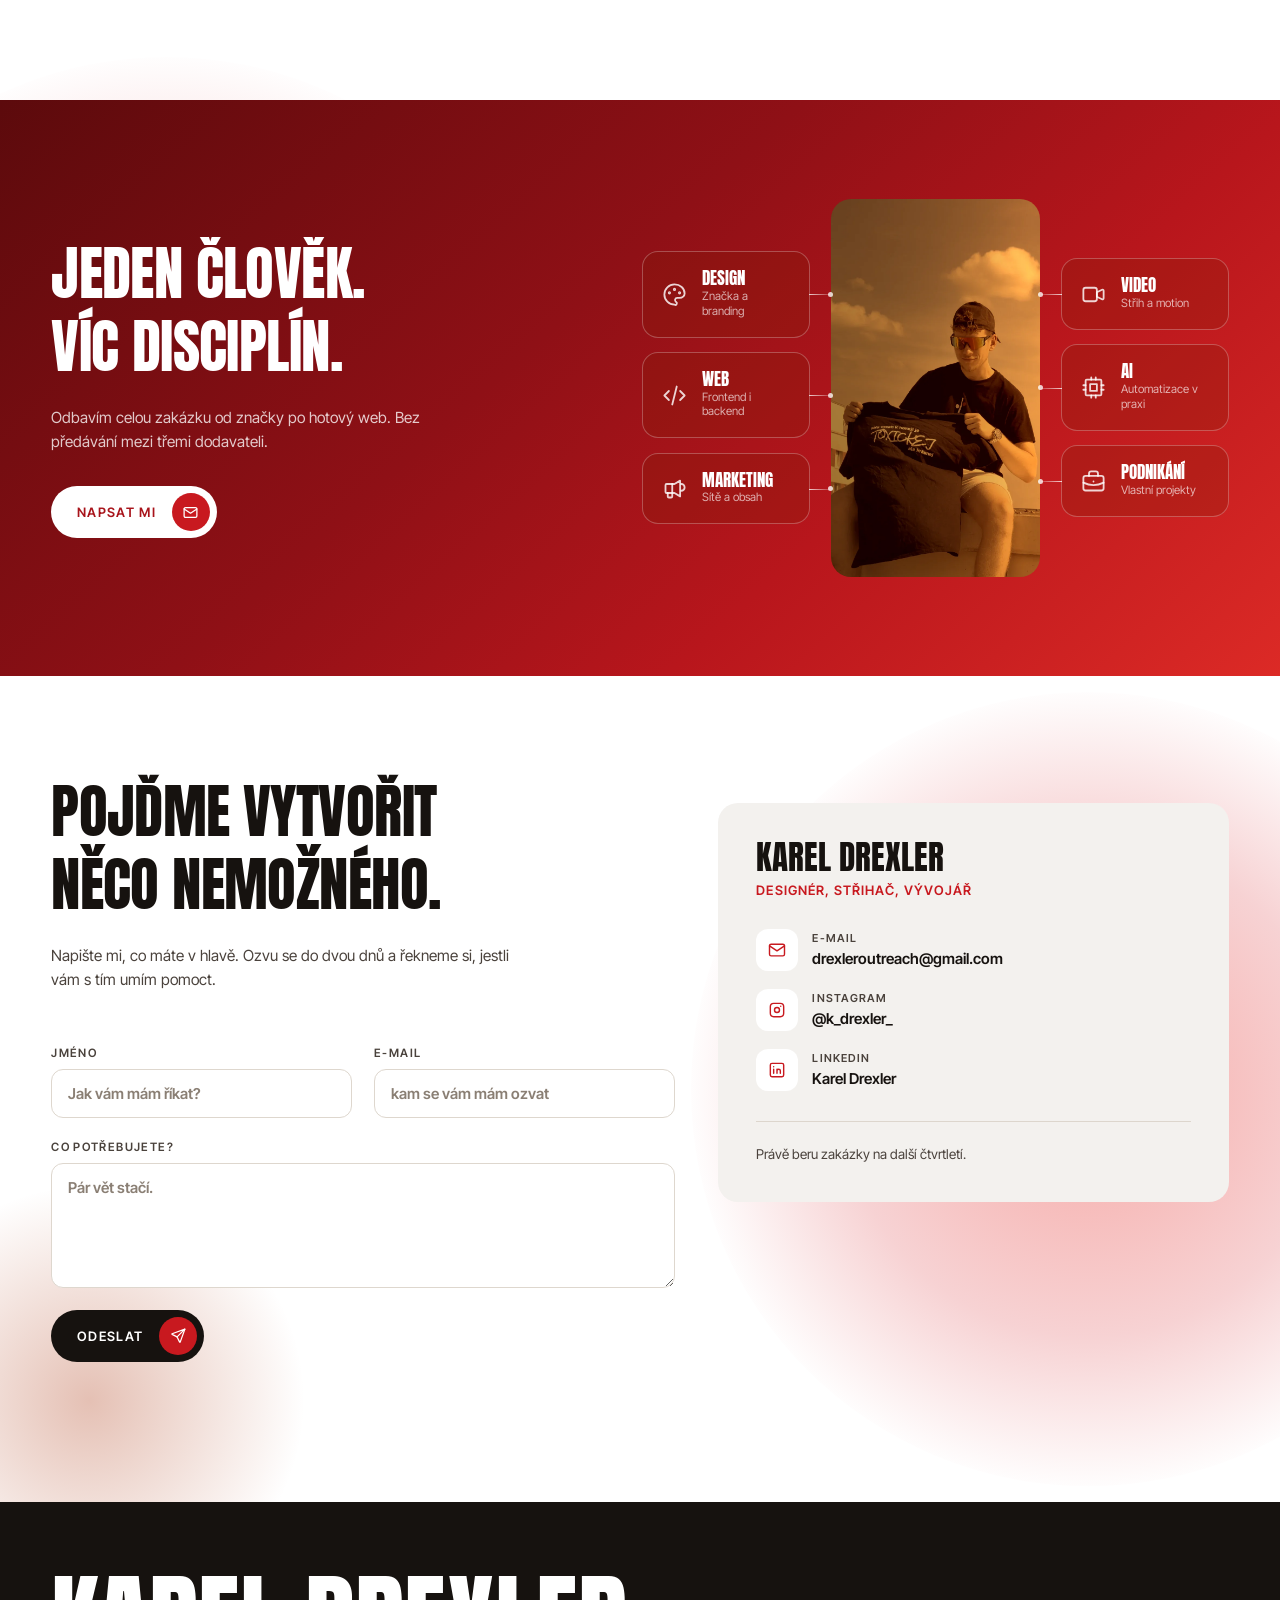
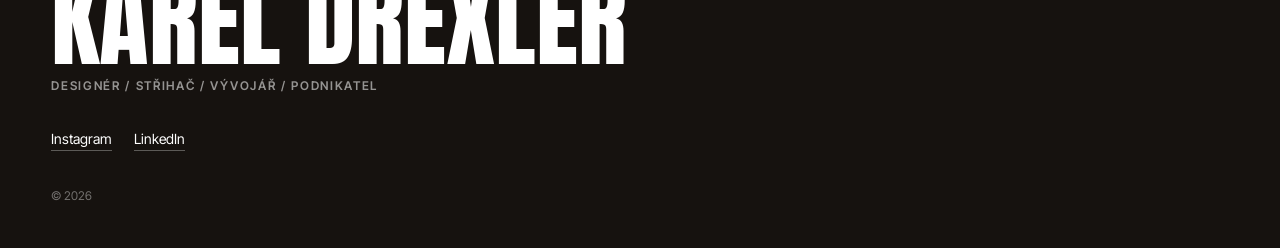
==== commit 867d220e: "Thumbnaily: přidáno šest náhledů z kanálu Svět Bez Filtru Co-Authored-By: Claude Opus 5.5 <noreply@a" ====
--- a/index.html
+++ b/index.html
@@ -239,13 +239,14 @@
     </div>
   </article>
 
-  <!-- Šest náhledů v pravidelné mřížce; jsou to obrazovky, ne příběh. -->
+  <!-- Náhledy v pravidelné mřížce, po kanálech; jsou to obrazovky, ne příběh. -->
   <article class="blok" data-galerie>
     <div class="blok__hlava">
       <p class="blok__druh">YouTube</p>
       <h3>Thumbnaily</h3>
       <p>Náhledové grafiky pro videa na YouTube. Musí fungovat v malém i přes celou obrazovku.</p>
     </div>
+    <p class="mrizka__kanal">Deník Hokeje</p>
     <div class="mrizka">
       <figure><img src="assets/img/prace/thumb-holikovi.webp" alt="Holíkovi" decoding="async"></figure>
       <figure><img src="assets/img/prace/thumb-nedomansky.webp" alt="Václav Nedomanský" decoding="async"></figure>
@@ -253,6 +254,15 @@
       <figure><img src="assets/img/prace/thumb-herb-brooks.webp" alt="Herb Brooks" decoding="async"></figure>
       <figure><img src="assets/img/prace/thumb-devadesatky.webp" alt="Hokejové devadesátky" decoding="async"></figure>
       <figure><img src="assets/img/prace/thumb-bratri-nhl.webp" alt="Bratři v NHL" decoding="async"></figure>
+    </div>
+    <p class="mrizka__kanal"><a href="https://www.youtube.com/@svetbezzfiltru" target="_blank" rel="noopener">Svět Bez Filtru<svg viewBox="0 0 16 16" aria-hidden="true"><path d="M5 11 11 5M11 5H6.5M11 5v4.5" fill="none" stroke="currentColor" stroke-width="1.6" stroke-linecap="round" stroke-linejoin="round"/></svg></a></p>
+    <div class="mrizka">
+      <figure><img src="assets/img/prace/sbf-einstein.webp" alt="Albert Einstein: génius, který změnil svět" decoding="async"></figure>
+      <figure><img src="assets/img/prace/sbf-tupac.webp" alt="Proč zabili Tupaca?" decoding="async"></figure>
+      <figure><img src="assets/img/prace/sbf-monroe.webp" alt="Marilyn Monroe: dosud neviděný příběh" decoding="async"></figure>
+      <figure><img src="assets/img/prace/sbf-elvis.webp" alt="Posledních 12 minut Elvise Presleyho" decoding="async"></figure>
+      <figure><img src="assets/img/prace/sbf-gates.webp" alt="Bill Gates: génius, nebo jen šťastný miliardář?" decoding="async"></figure>
+      <figure><img src="assets/img/prace/sbf-marley.webp" alt="Kdo byl Bob Marley" decoding="async"></figure>
     </div>
   </article>
 
--- a/styles.css
+++ b/styles.css
@@ -375,87 +375,97 @@
 
 /* Úzké obrazovky ----------------------------------------------------- */
 @media (max-width: 900px) {
-  /* Na úzkém displeji vyplní hero celou obrazovku: portrét nahoře,
-     dole přes rameno přechod do tmavě červené a na něm nadpis přes celou
-     šířku a tlačítko. */
+  /* Na úzkém displeji: hero přesně na jednu obrazovku. Nahoře na
+     středu pod menu nadpis (TVOŘÍM plné, ZNAČKY obrysem), za ním jako na
+     počítači hlava. Fotka je přes celou šířku displeje, čepicí zakryje
+     spodek slova ZNAČKY a hrudník pod spodní hranou se ořízne. Tlačítko je
+     dole na středu, vidět hned bez scrollování. */
   .hero {
+    --f: min(calc((100vw - 2 * var(--rail)) * .27), 150px);
+    --nahore: calc(var(--nav-top) + var(--nav-h) + 6px + 1.9 * var(--f));
     grid-template-columns: 1fr;
-    grid-template-rows: 1fr auto auto auto;
-    min-height: 100svh;
-  }
-
-  .hero__panel { display: none; }
+    grid-template-rows: auto auto 1fr;
+    min-height: 0;
+    height: 100svh;
+  }
+
+  .hero__panel,
+  .hero__rings { display: none; }
 
   .hero::after {
     content: "";
     position: absolute;
     z-index: 2;
     inset: auto 0 0 0;
-    height: 58%;
-    background: linear-gradient(to top,
-      var(--brick) 0%,
-      rgba(92, 10, 12, .88) 38%,
-      rgba(92, 10, 12, .4) 70%,
-      rgba(92, 10, 12, 0) 100%);
+    height: 30%;
+    background: linear-gradient(to top, rgba(40, 4, 6, .8), rgba(40, 4, 6, 0));
     pointer-events: none;
   }
 
-  /* Portrét stojí na spodní hraně, ať rameno neskončí řezem v obraze. */
   .hero__portrait {
     position: absolute;
-    top: auto;
-    right: -3%;
-    left: auto;
-    bottom: 0;
-    width: auto;
-    height: min(76svh, 172vw);
+    z-index: 2;
+    top: var(--nahore);
+    left: 0;
+    right: auto;
+    bottom: auto;
+    width: 100%;
+    height: auto;
+    max-width: none;
     transform: none;
   }
 
   .hero__left {
     grid-column: 1;
-    grid-row: 2;
-    z-index: 3;
-    padding: 0 var(--rail);
-  }
-
-  /* Velikost tak, aby TVOŘÍM vyplnilo skoro celou šířku. */
+    grid-row: 1;
+    z-index: 1;
+    align-items: center;
+    padding: calc(var(--nav-top) + var(--nav-h) + 6px) var(--rail) 0;
+  }
+
   .hero__title,
-  .hero__druhy { font-size: min(calc((100vw - 2 * var(--rail)) * .34), 150px); }
+  .hero__druhy {
+    font-size: var(--f);
+    transform-origin: center;
+  }
 
   .hero__title {
     -webkit-mask-image: none;
     mask-image: none;
   }
 
-  /* Druhé slovo je druhý řádek nadpisu. */
+  /* Obrys přesahuje tvar písmen; bez vůle po stranách by ho
+     overflow řádku uřízl (poslední Y). */
+  .hero__title .line,
+  .hero__druhy .line { padding-inline: .06em; }
+
   .hero__druhy {
     position: relative;
-    grid-row: 3;
+    grid-row: 2;
+    grid-column: 1;
     top: auto;
     right: auto;
-    z-index: 3;
-    margin: .04em var(--rail) 0;
-    color: var(--paper);
-    transform-origin: left center;
+    z-index: 1;
+    justify-self: center;
+    margin: .02em 0 0;
+    color: transparent;
+    -webkit-text-stroke: 1.6px var(--paper);
     -webkit-mask-image: none;
     mask-image: none;
   }
 
-  /* Na červené je tlačítko bílé a stojí pod nadpisem. */
+  /* Tlačítko leží dole přes košili, na středu. */
   .hero .btn--hero {
-    position: relative;
-    z-index: 3;
-    grid-row: 4;
+    position: absolute;
+    z-index: 4;
+    left: 50%;
     right: auto;
-    bottom: auto;
-    justify-self: start;
-    margin: 22px var(--rail) clamp(28px, 6svh, 52px);
+    bottom: calc(26px + env(safe-area-inset-bottom));
+    translate: -50% 0;
+    margin: 0;
     background: var(--paper);
-    color: var(--red-700);
-  }
-
-  .hero .btn--hero:hover { background: var(--ink); color: var(--paper); }
+    color: var(--ink);
+  }
 
   /* Menu: pilulka vpravo nahoře, po otevření tmavá plocha přes celou
      obrazovku s velkými odkazy. */
--- a/sekce.css
+++ b/sekce.css
@@ -589,6 +589,30 @@
 }
 
 .mrizka figure { aspect-ratio: 16 / 9; }
+
+/* Popisek kanálu nad každou mřížkou náhledů. */
+.mrizka__kanal {
+  margin: 0 0 12px;
+  font-size: 12px;
+  font-weight: 600;
+  letter-spacing: .14em;
+  text-transform: uppercase;
+  color: var(--ink-soft);
+}
+
+.mrizka + .mrizka__kanal { margin-top: clamp(28px, 4vh, 44px); }
+
+.mrizka__kanal a {
+  display: inline-flex;
+  align-items: center;
+  gap: 4px;
+  border-bottom: 1px solid #ddd6cd;
+  transition: color .25s ease, border-color .25s ease;
+}
+
+.mrizka__kanal a svg { width: 14px; height: 14px; }
+
+.mrizka__kanal a:hover { color: var(--red-600); border-color: var(--red-600); }
 
 /* 4. Loga: průhledná, každé ve stejně velkém čtverci přímo na papíře. */
 .znacky {
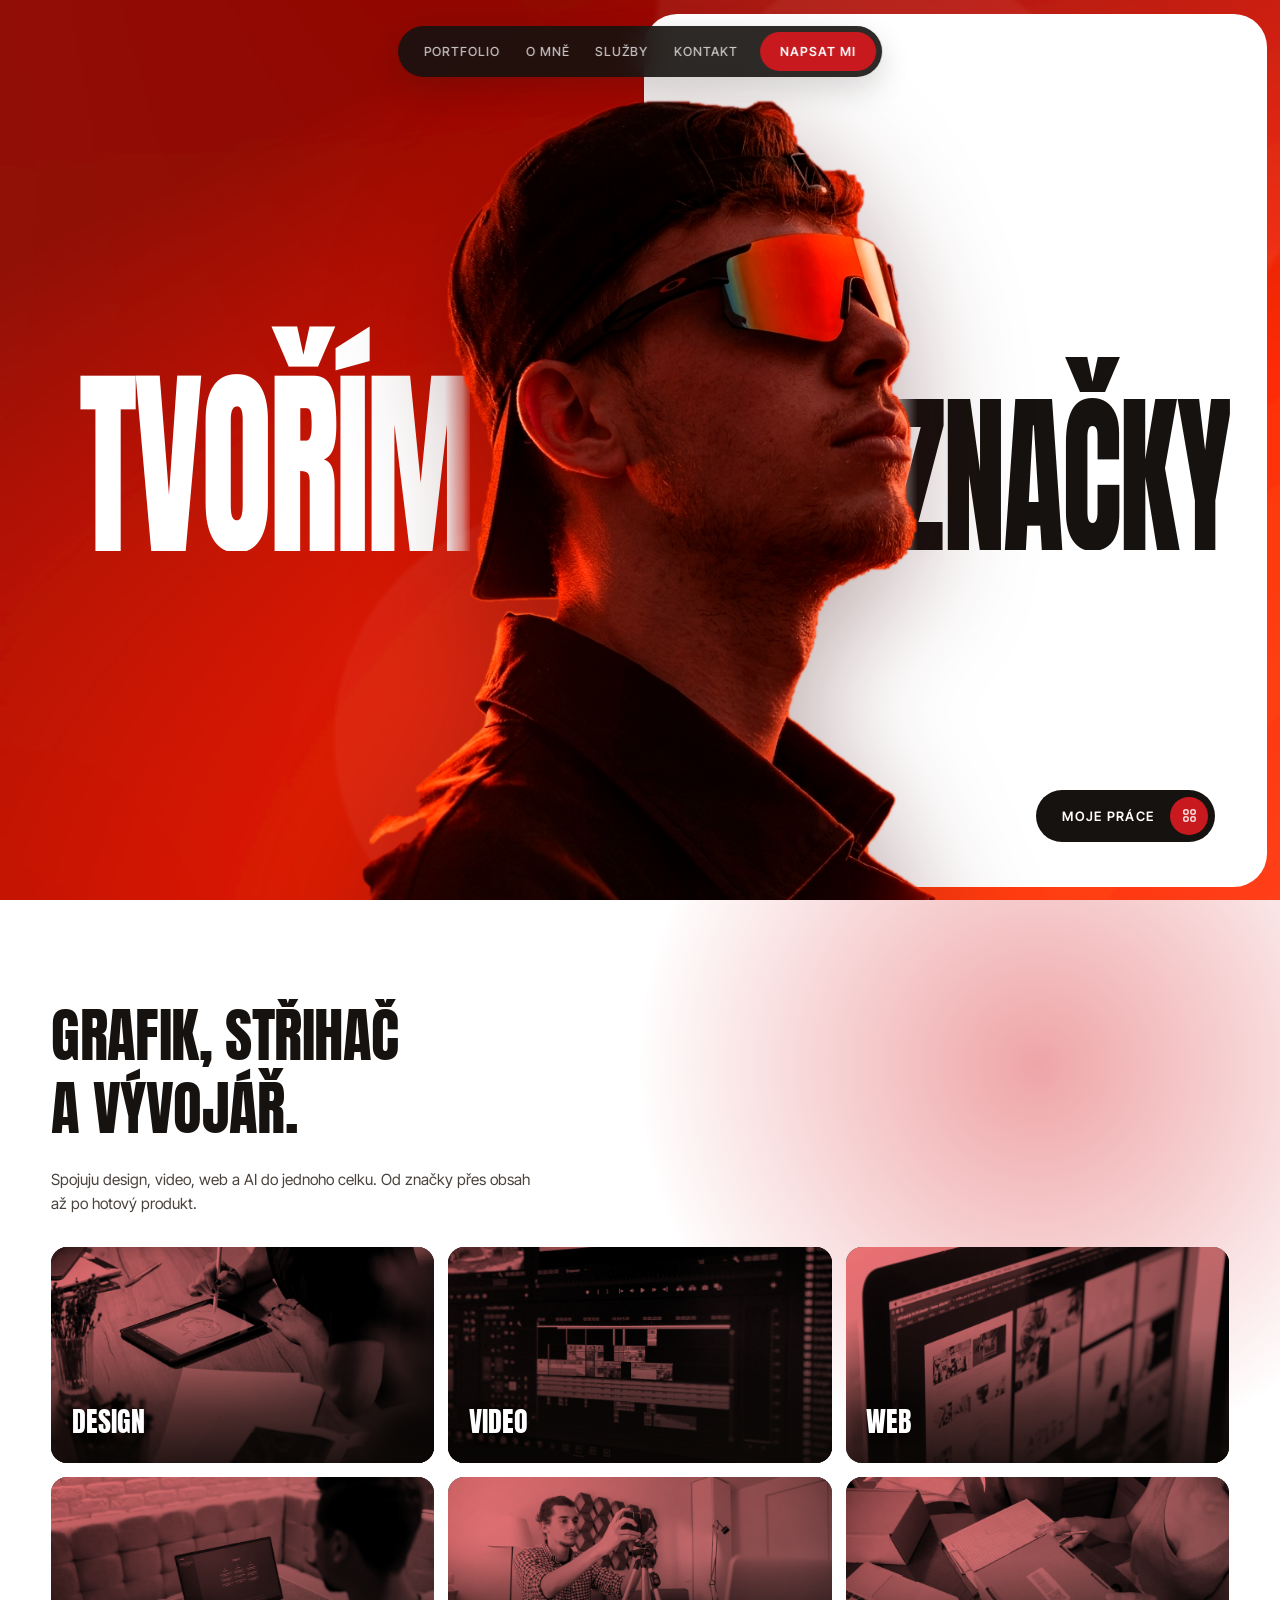
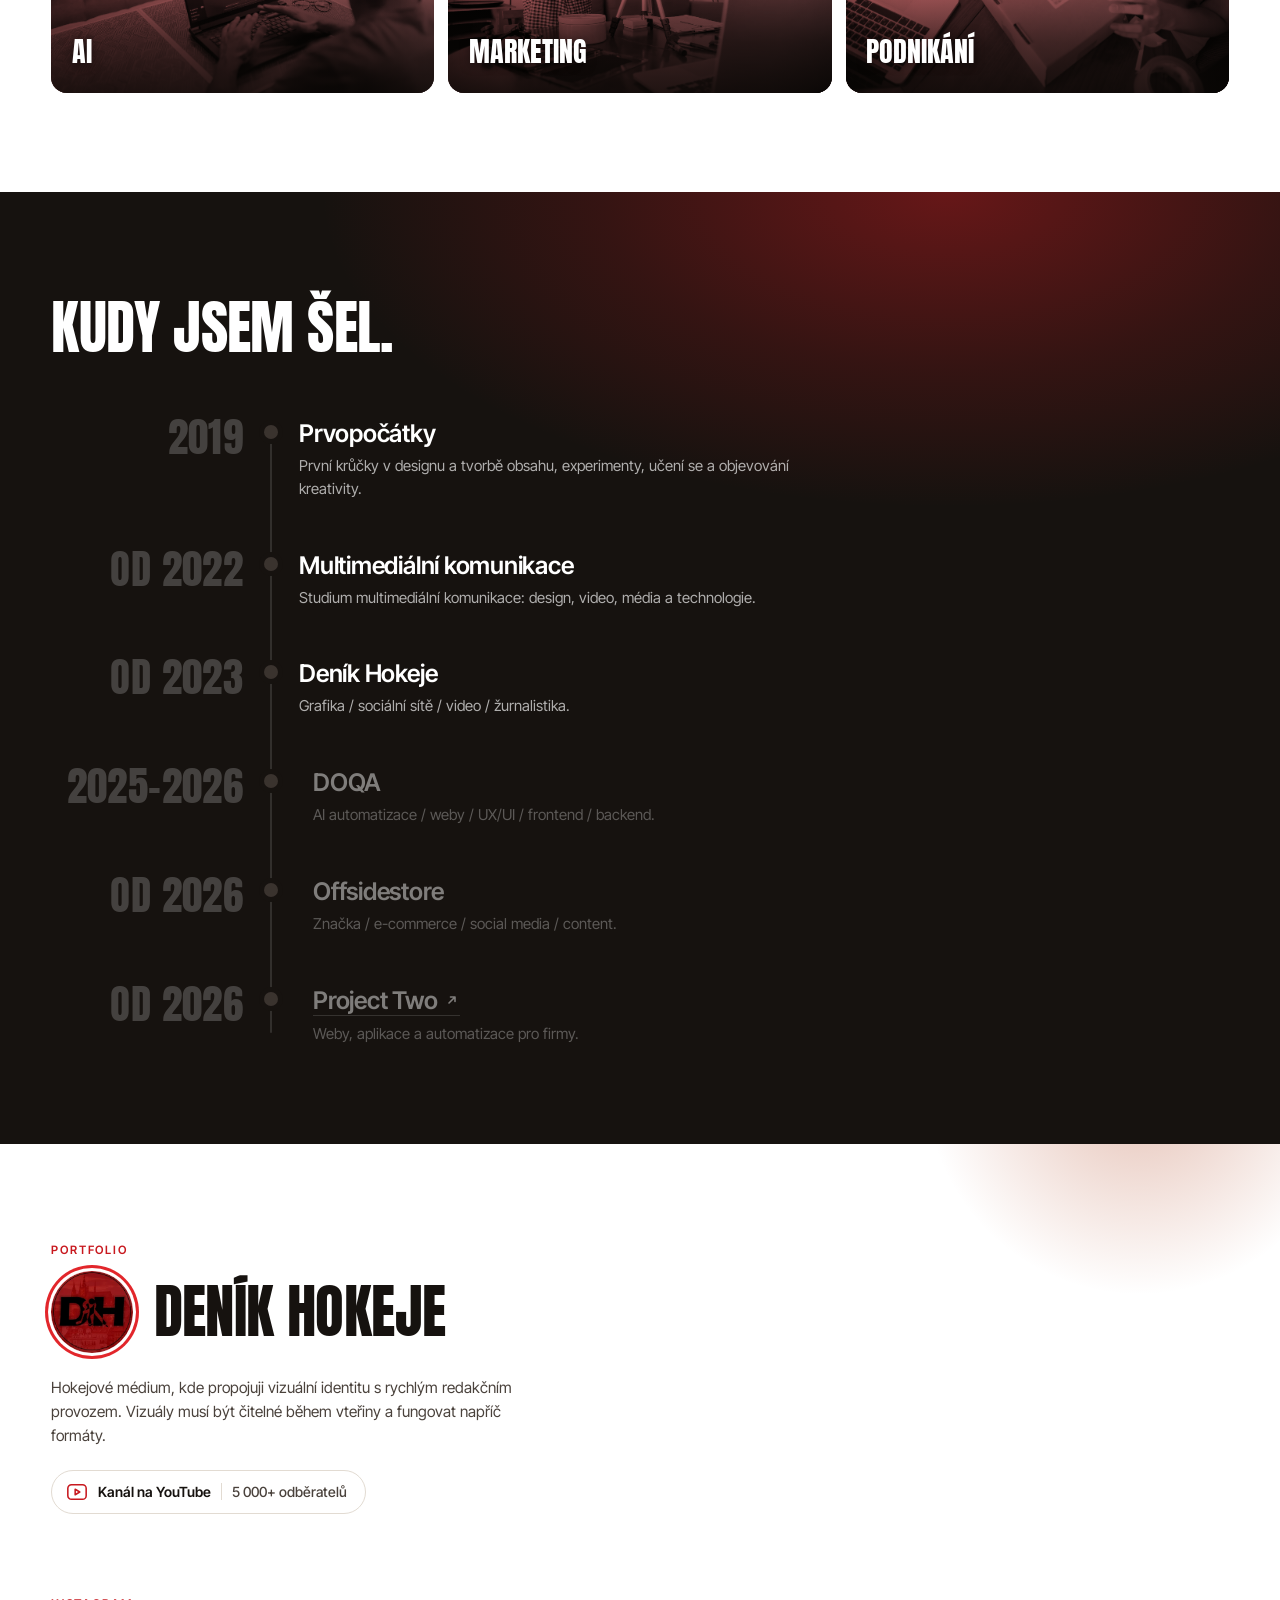
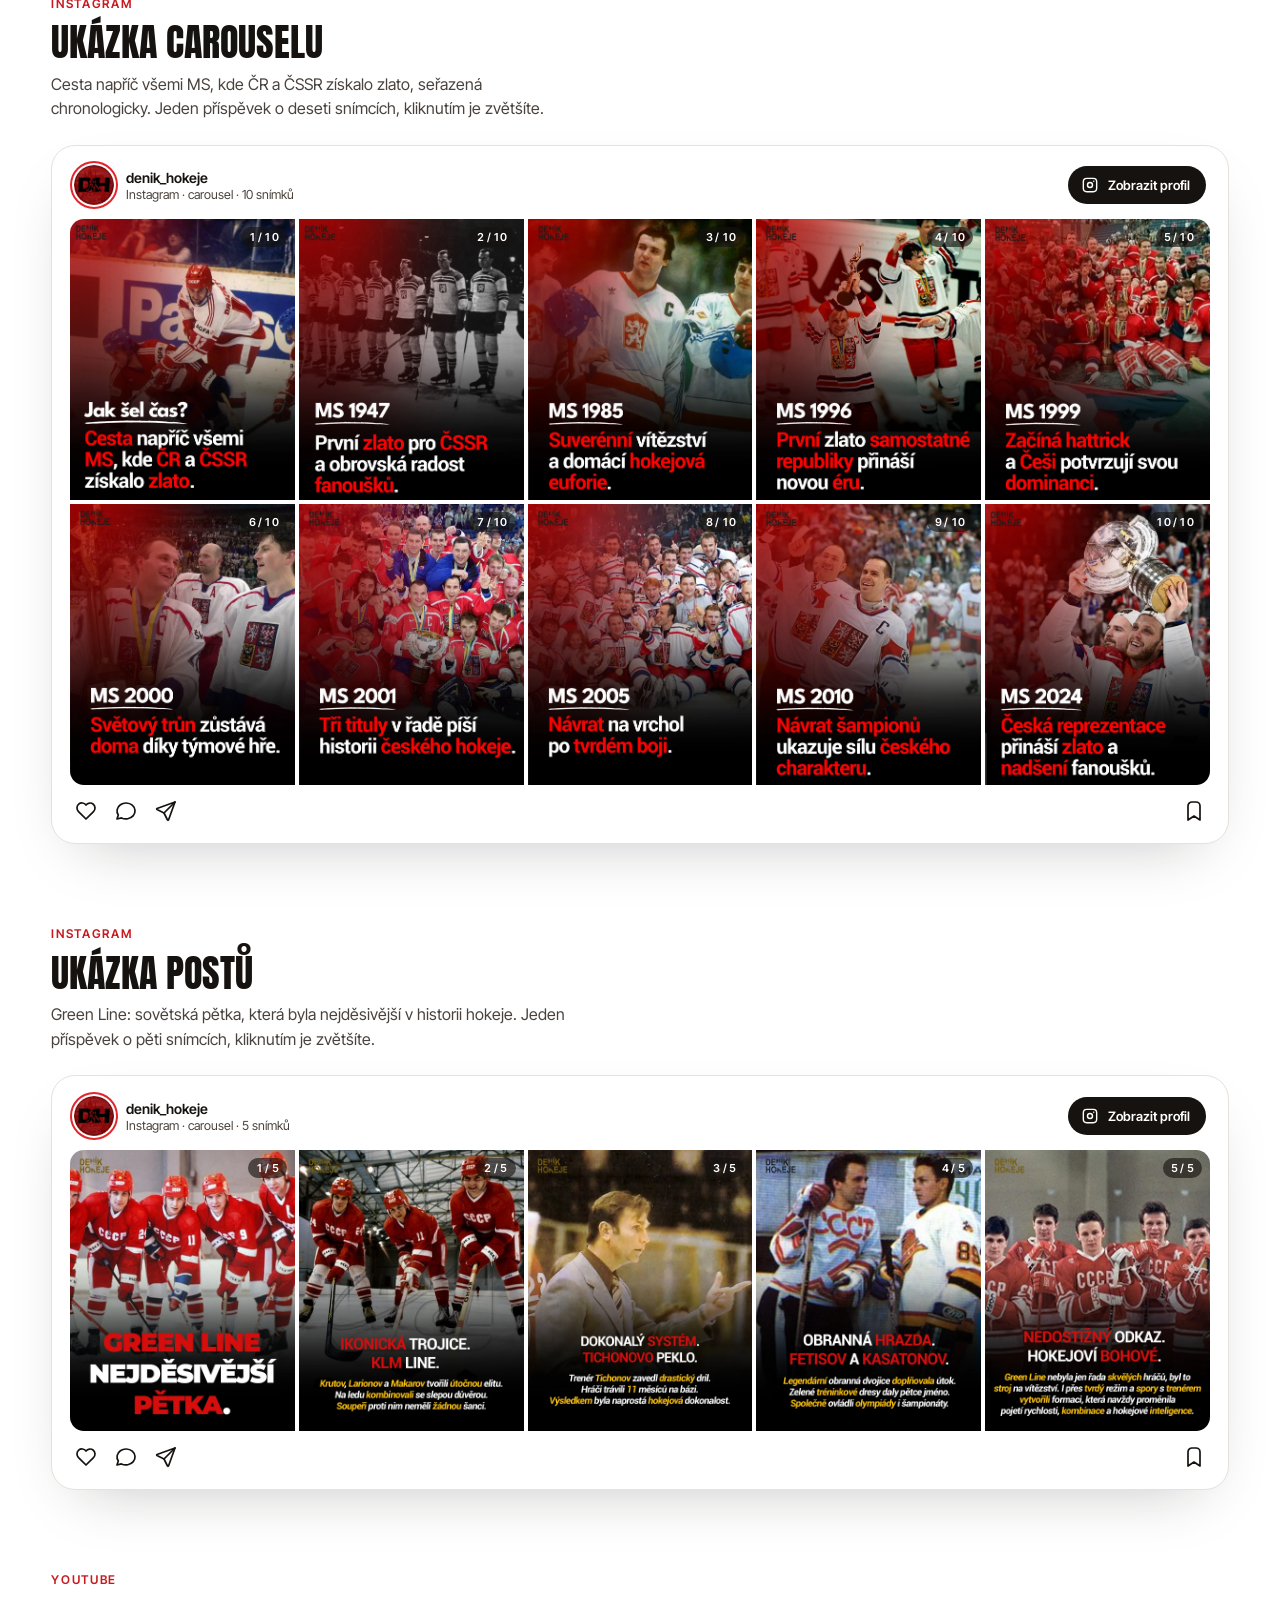
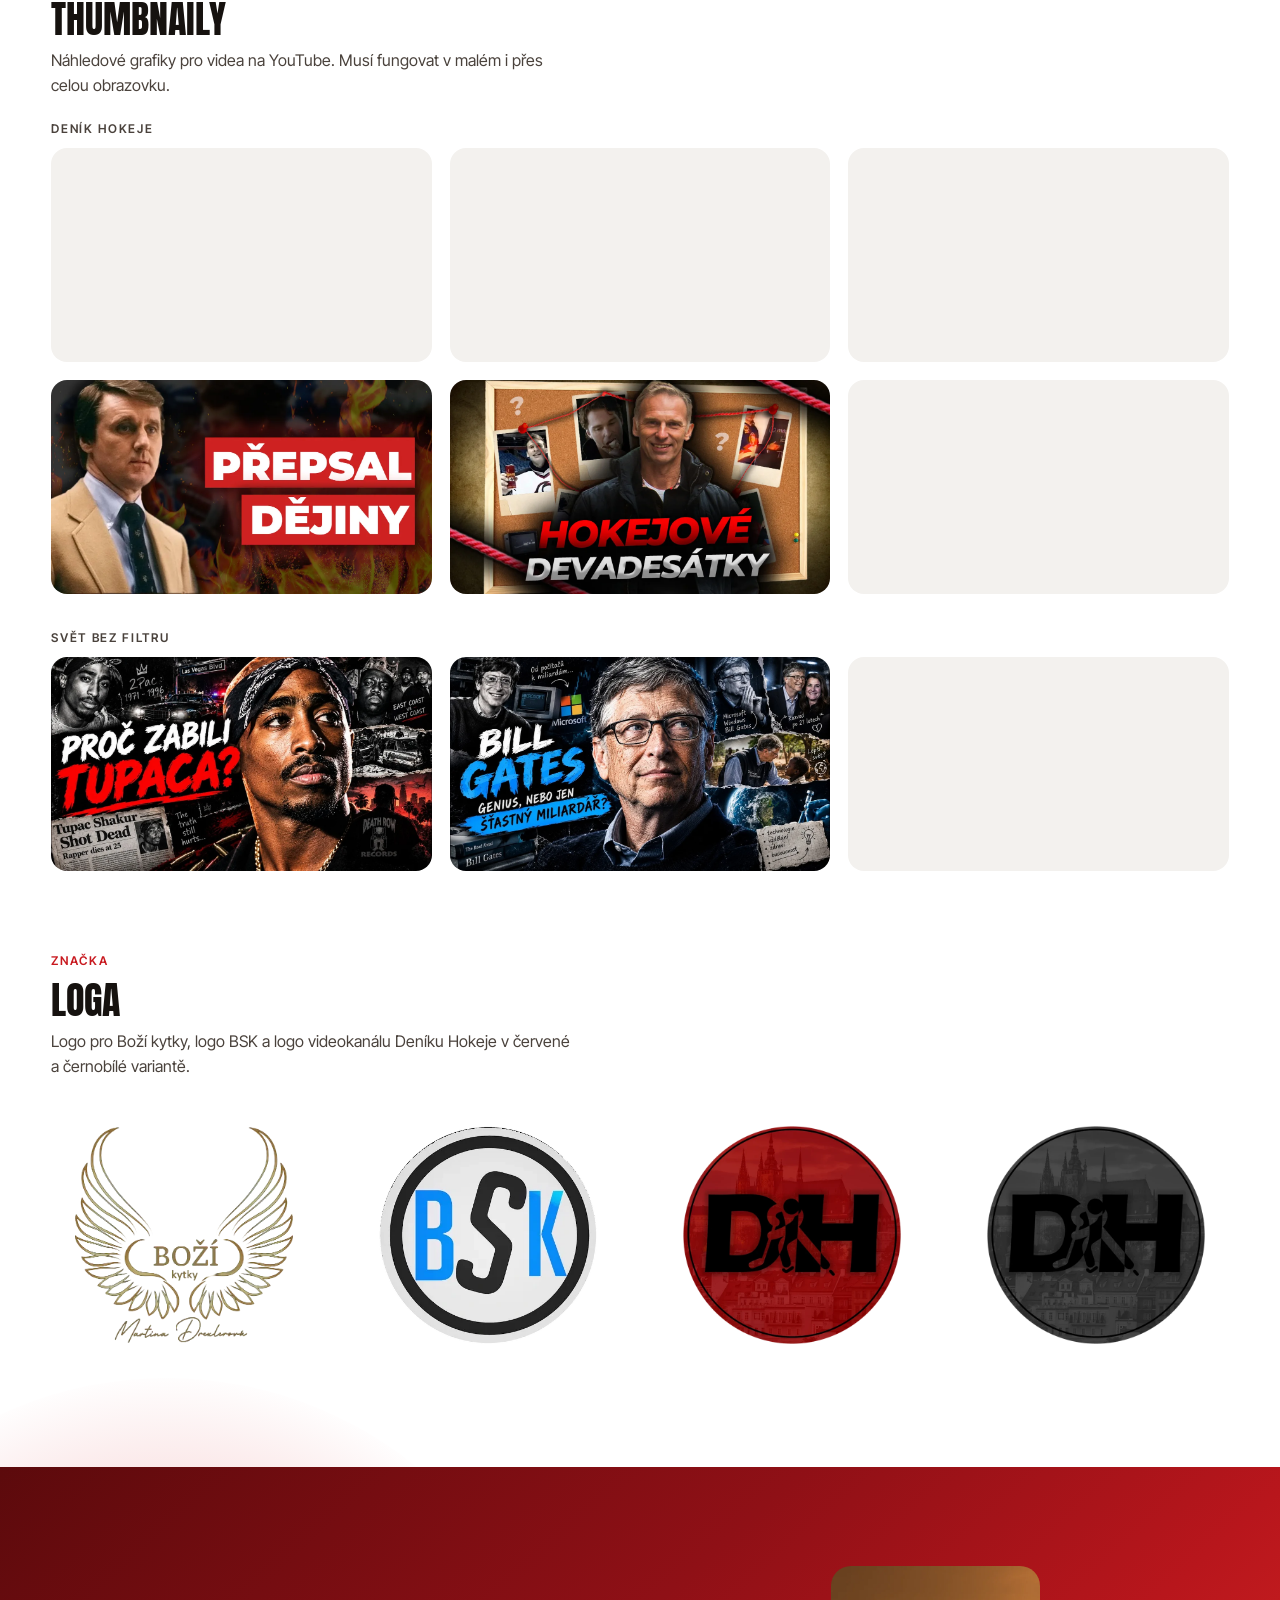
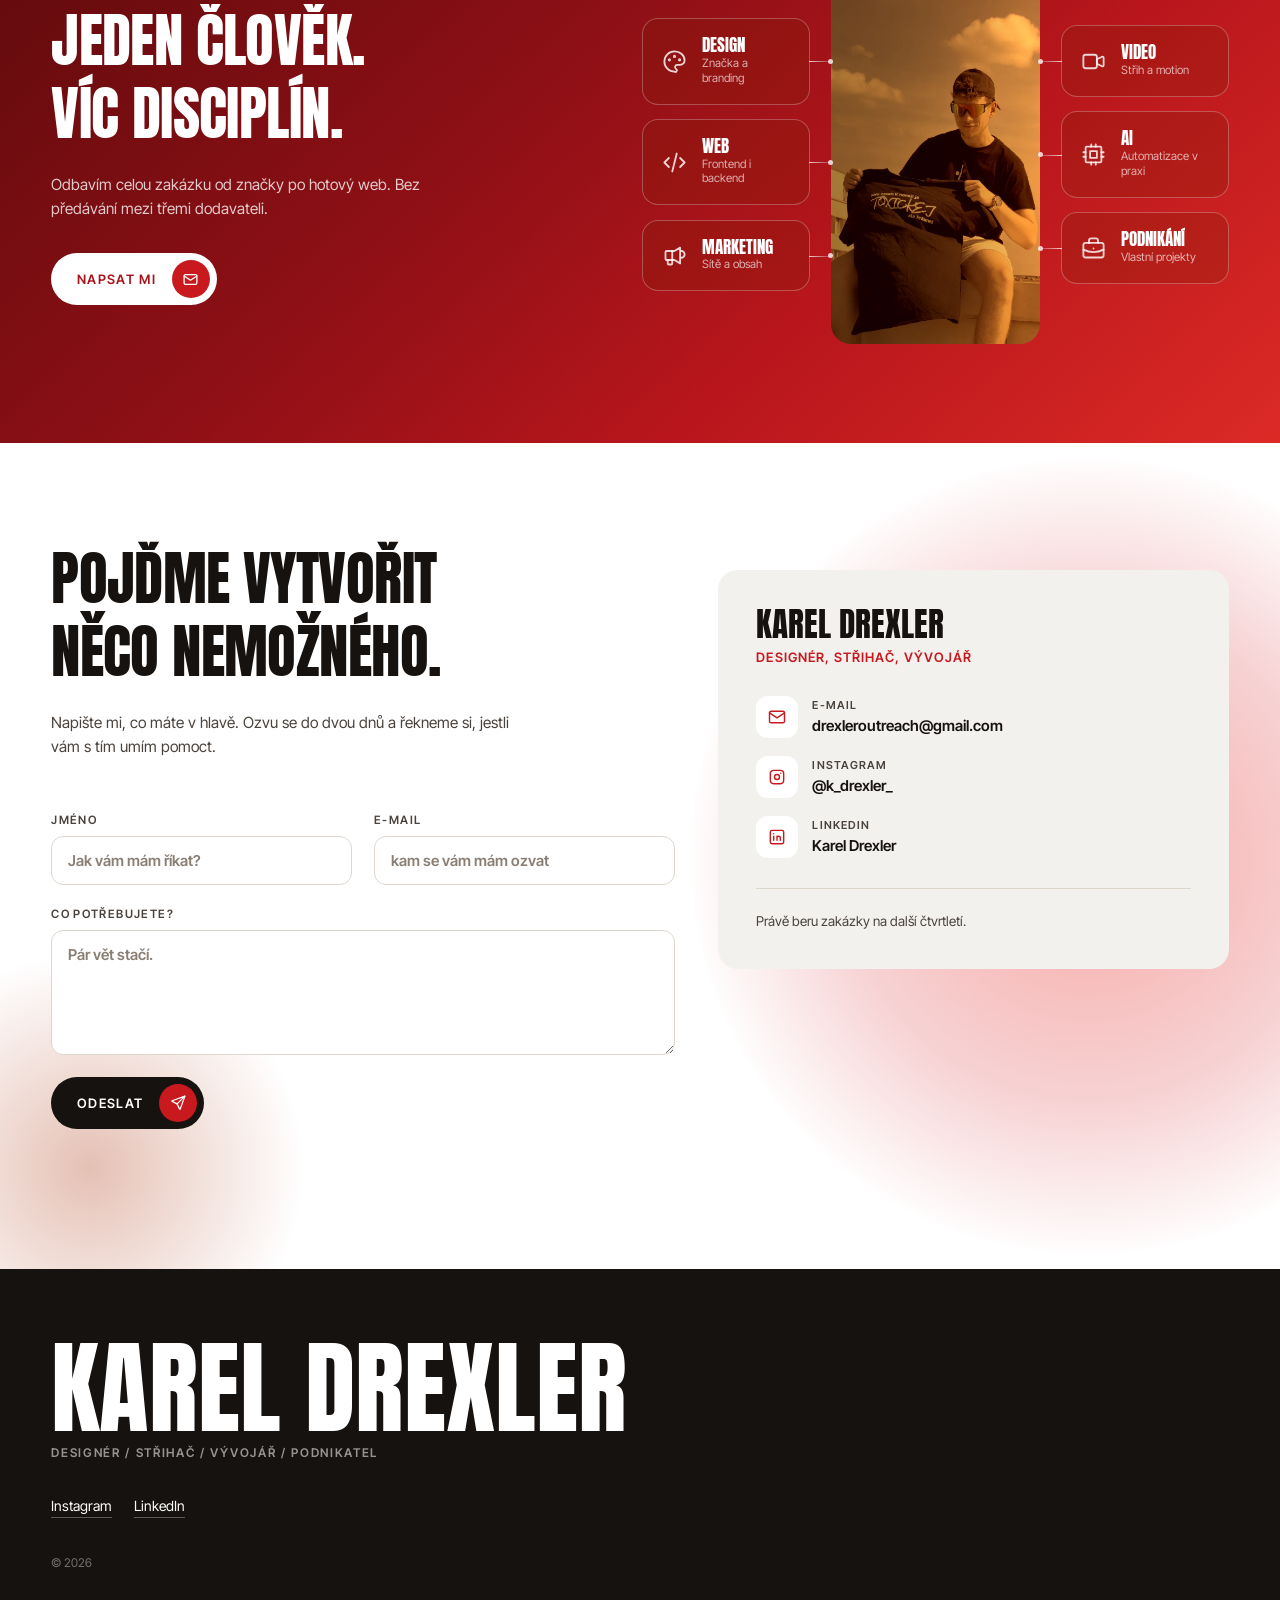
==== commit 322ed98d: "Thumbnaily: z kanálu Svět Bez Filtru jen tři nejsledovanější, bez odkazu Co-Authored-By: Claude Opus" ====
--- a/index.html
+++ b/index.html
@@ -255,14 +255,11 @@
       <figure><img src="assets/img/prace/thumb-devadesatky.webp" alt="Hokejové devadesátky" decoding="async"></figure>
       <figure><img src="assets/img/prace/thumb-bratri-nhl.webp" alt="Bratři v NHL" decoding="async"></figure>
     </div>
-    <p class="mrizka__kanal"><a href="https://www.youtube.com/@svetbezzfiltru" target="_blank" rel="noopener">Svět Bez Filtru<svg viewBox="0 0 16 16" aria-hidden="true"><path d="M5 11 11 5M11 5H6.5M11 5v4.5" fill="none" stroke="currentColor" stroke-width="1.6" stroke-linecap="round" stroke-linejoin="round"/></svg></a></p>
+    <p class="mrizka__kanal">Svět Bez Filtru</p>
     <div class="mrizka">
-      <figure><img src="assets/img/prace/sbf-einstein.webp" alt="Albert Einstein: génius, který změnil svět" decoding="async"></figure>
       <figure><img src="assets/img/prace/sbf-tupac.webp" alt="Proč zabili Tupaca?" decoding="async"></figure>
-      <figure><img src="assets/img/prace/sbf-monroe.webp" alt="Marilyn Monroe: dosud neviděný příběh" decoding="async"></figure>
+      <figure><img src="assets/img/prace/sbf-gates.webp" alt="Bill Gates: génius, nebo jen šťastný miliardář?" decoding="async"></figure>
       <figure><img src="assets/img/prace/sbf-elvis.webp" alt="Posledních 12 minut Elvise Presleyho" decoding="async"></figure>
-      <figure><img src="assets/img/prace/sbf-gates.webp" alt="Bill Gates: génius, nebo jen šťastný miliardář?" decoding="async"></figure>
-      <figure><img src="assets/img/prace/sbf-marley.webp" alt="Kdo byl Bob Marley" decoding="async"></figure>
     </div>
   </article>
 
--- a/sekce.css
+++ b/sekce.css
@@ -601,18 +601,6 @@
 }
 
 .mrizka + .mrizka__kanal { margin-top: clamp(28px, 4vh, 44px); }
-
-.mrizka__kanal a {
-  display: inline-flex;
-  align-items: center;
-  gap: 4px;
-  border-bottom: 1px solid #ddd6cd;
-  transition: color .25s ease, border-color .25s ease;
-}
-
-.mrizka__kanal a svg { width: 14px; height: 14px; }
-
-.mrizka__kanal a:hover { color: var(--red-600); border-color: var(--red-600); }
 
 /* 4. Loga: průhledná, každé ve stejně velkém čtverci přímo na papíře. */
 .znacky {
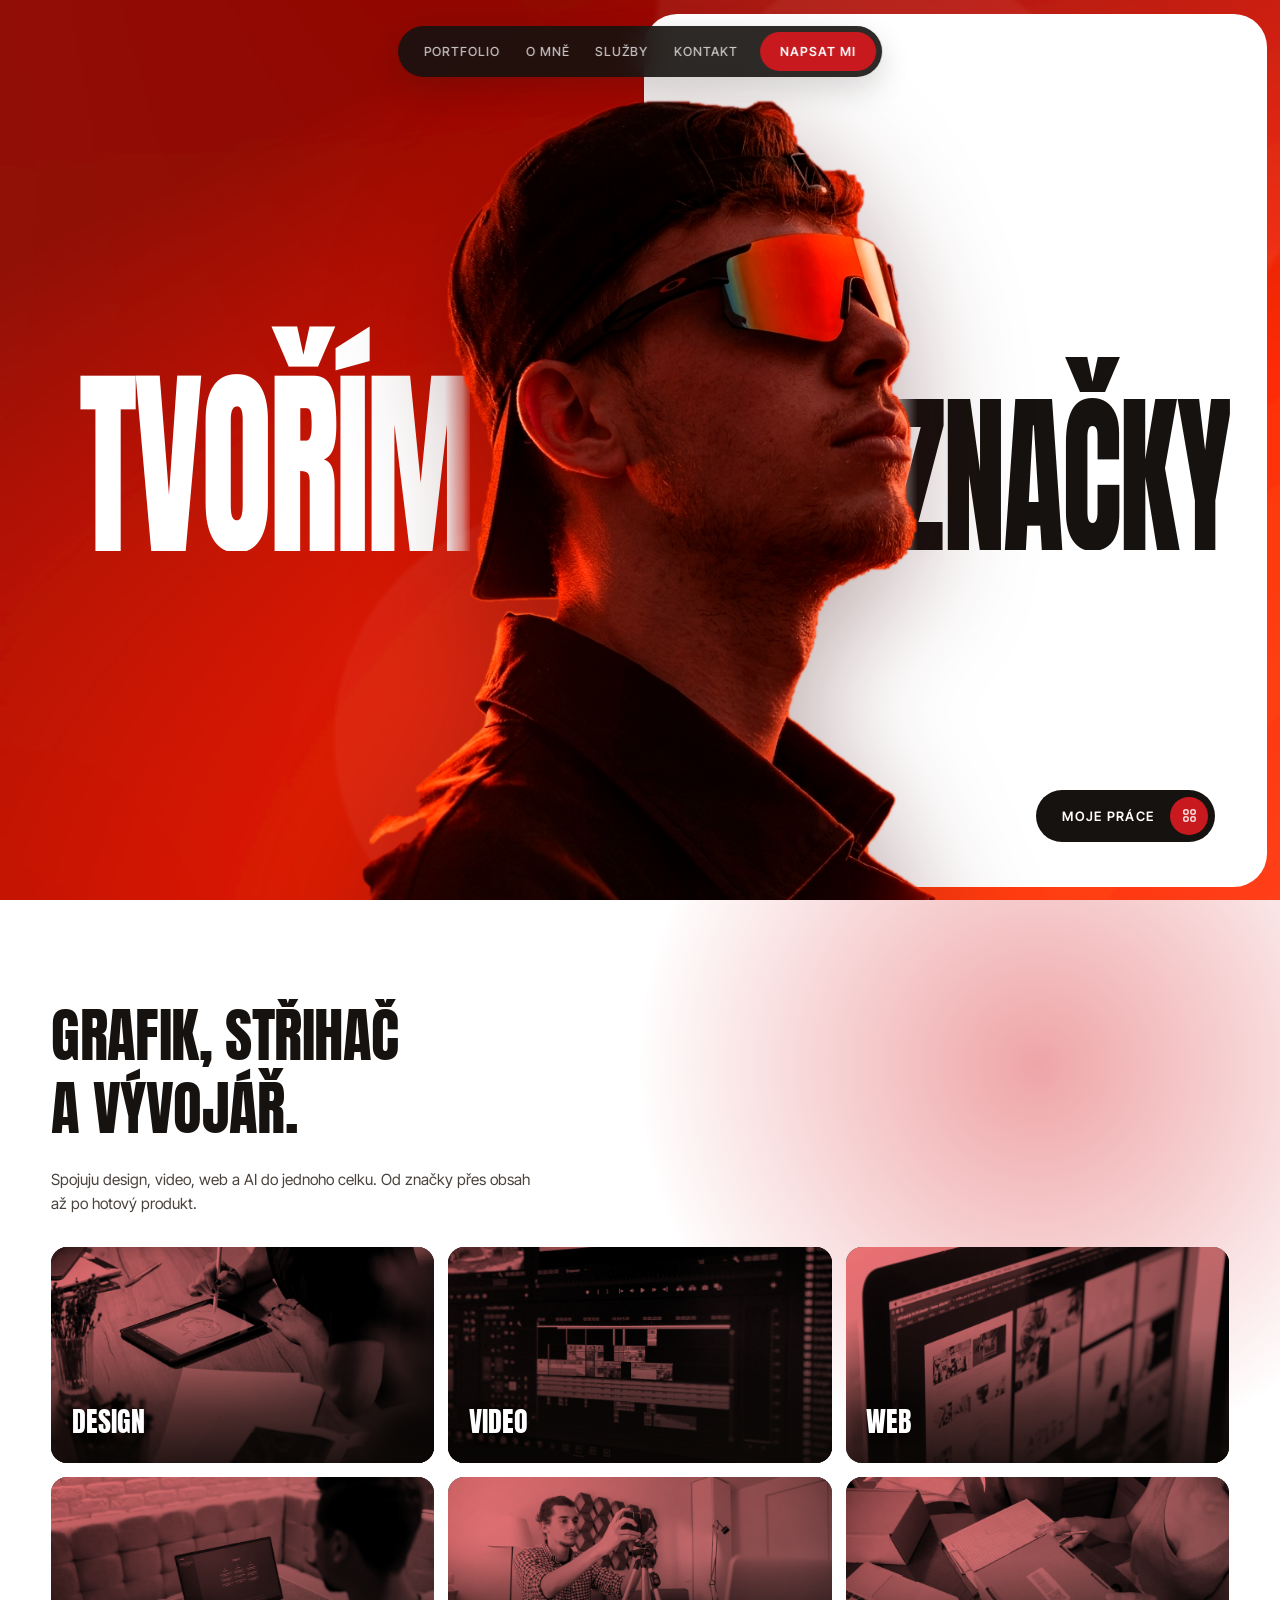
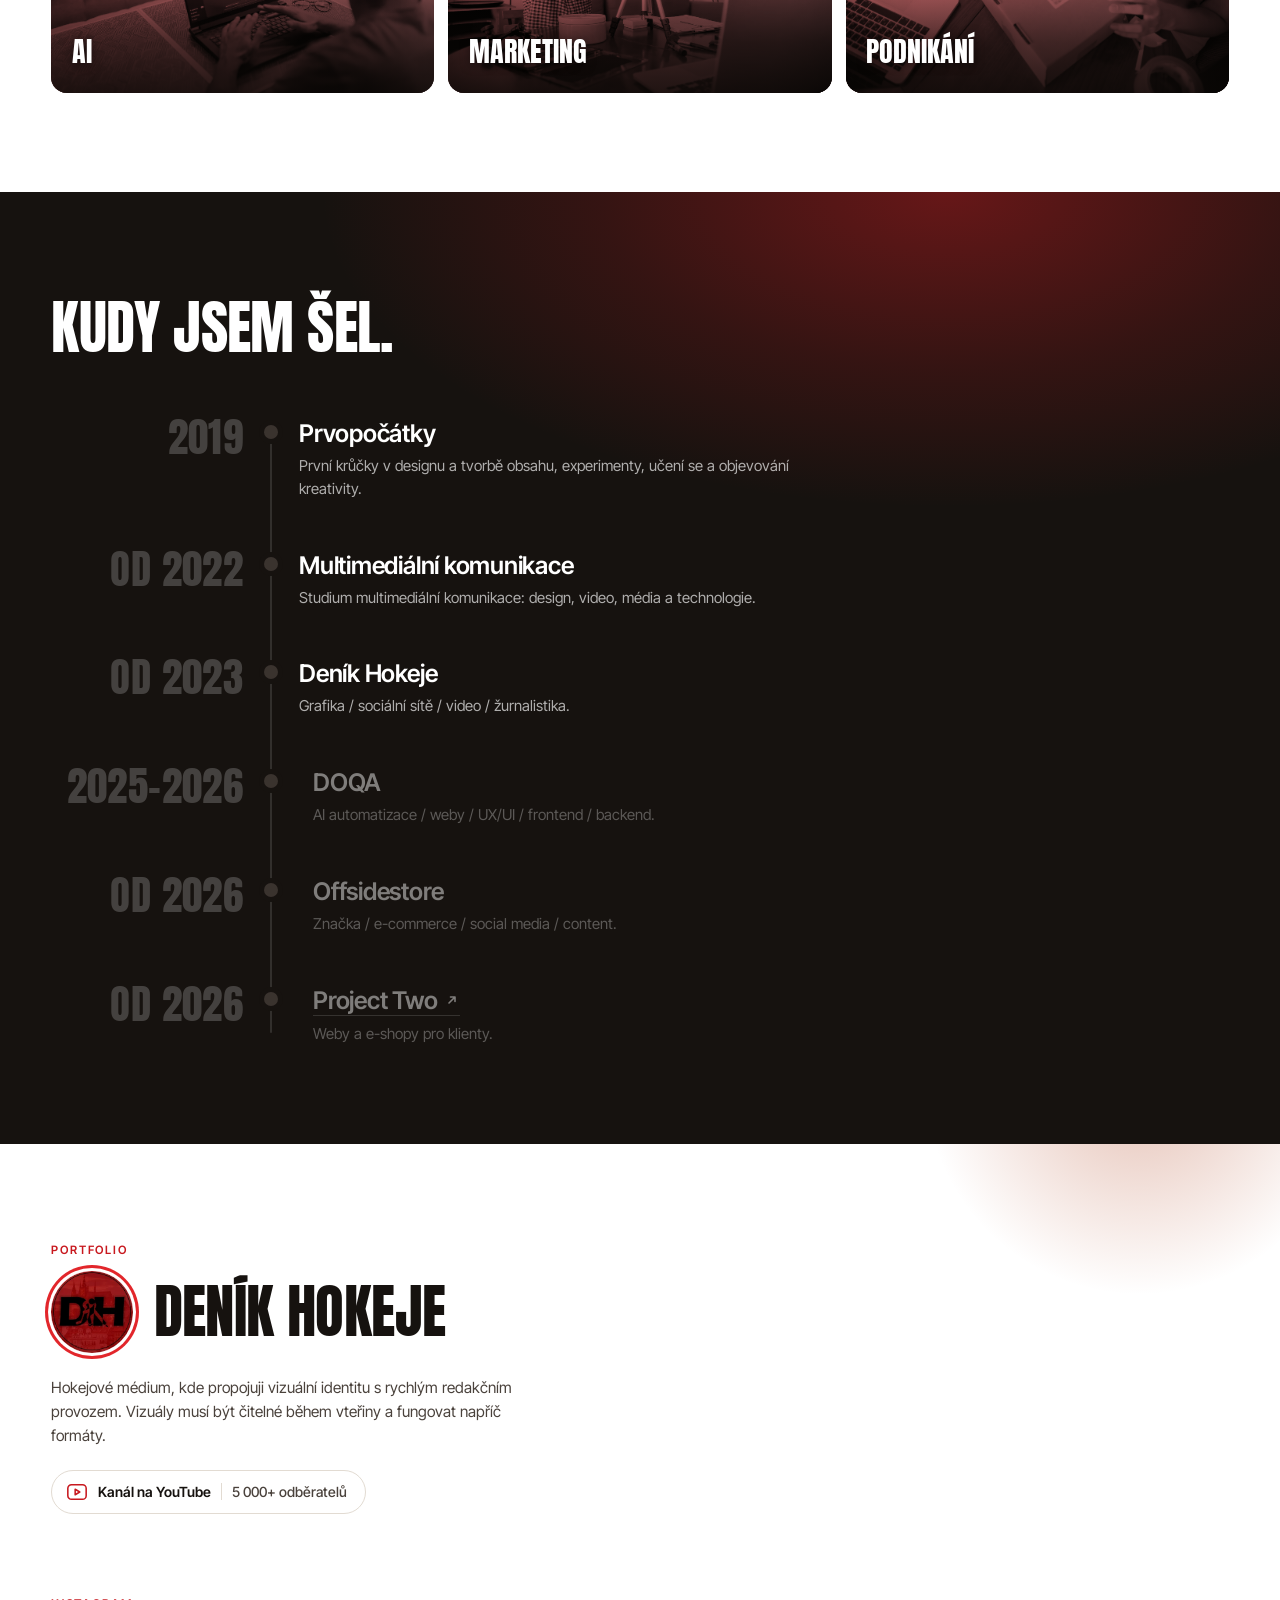
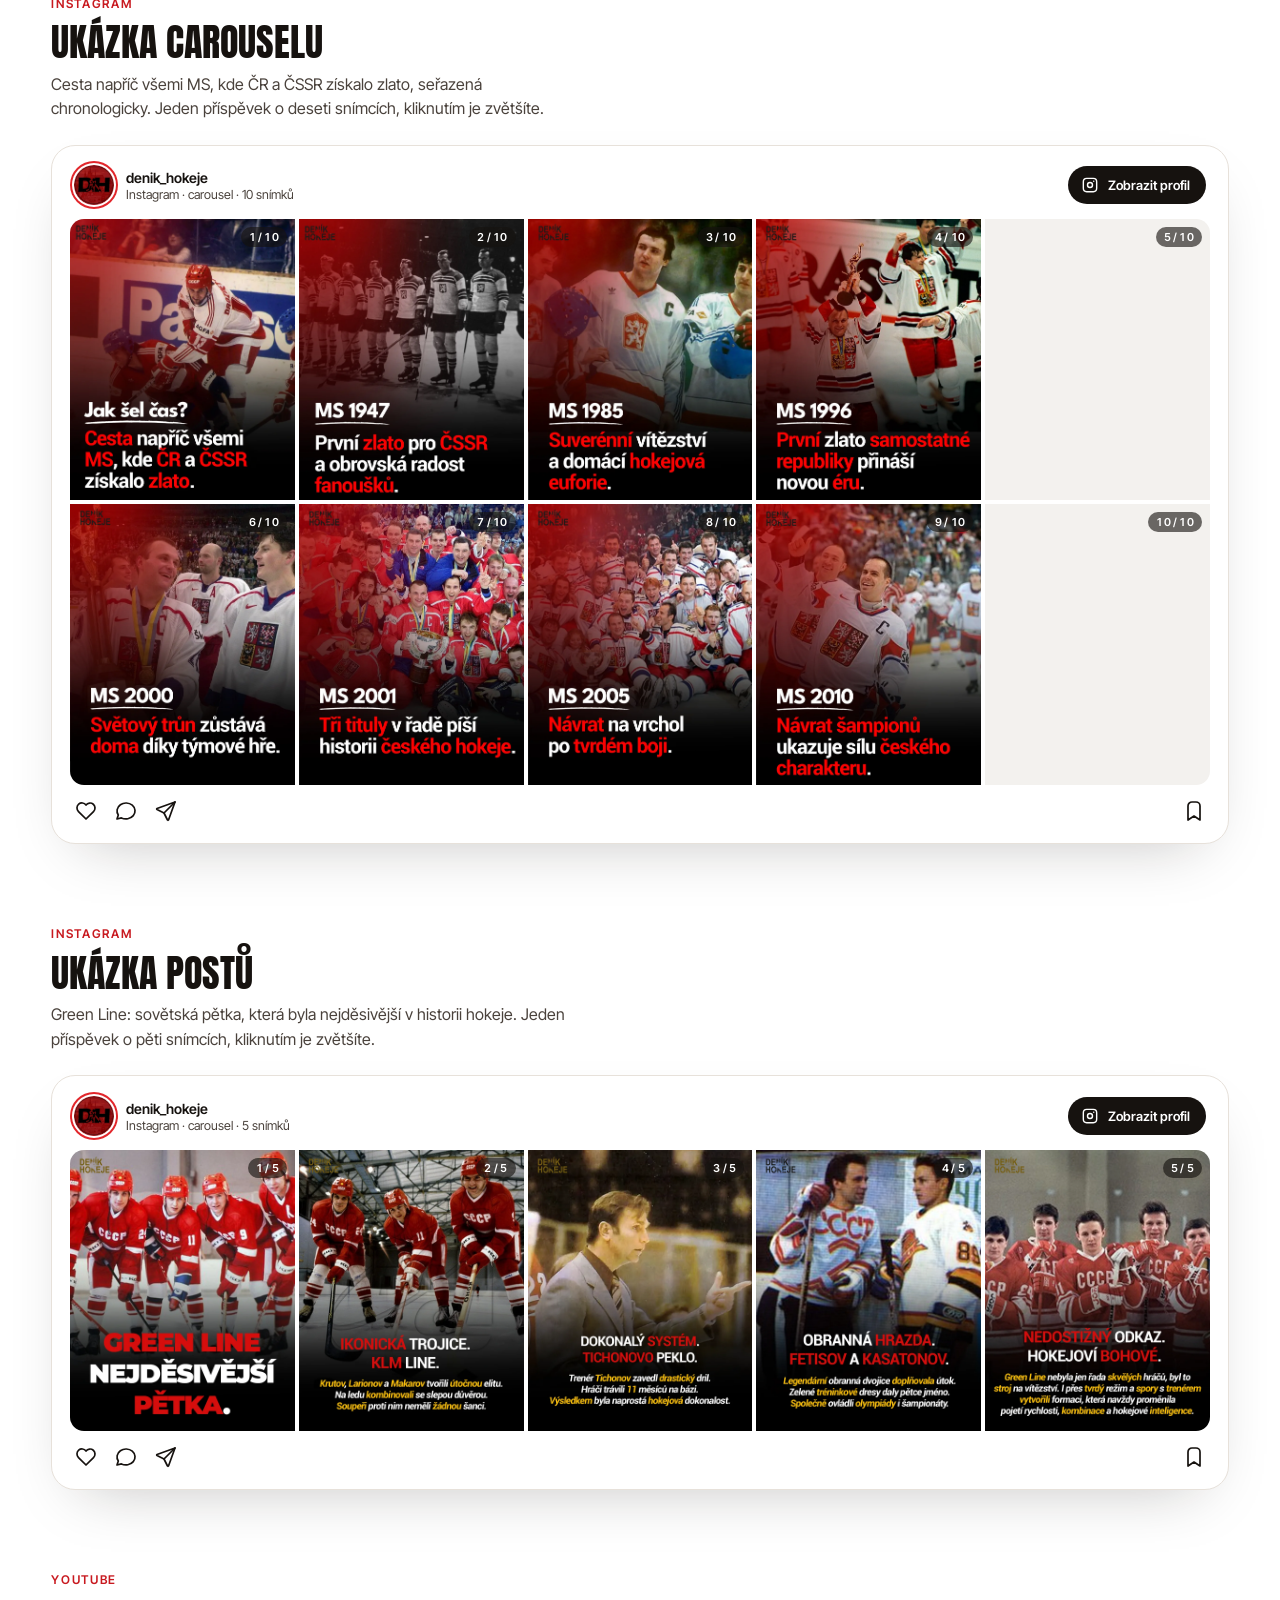
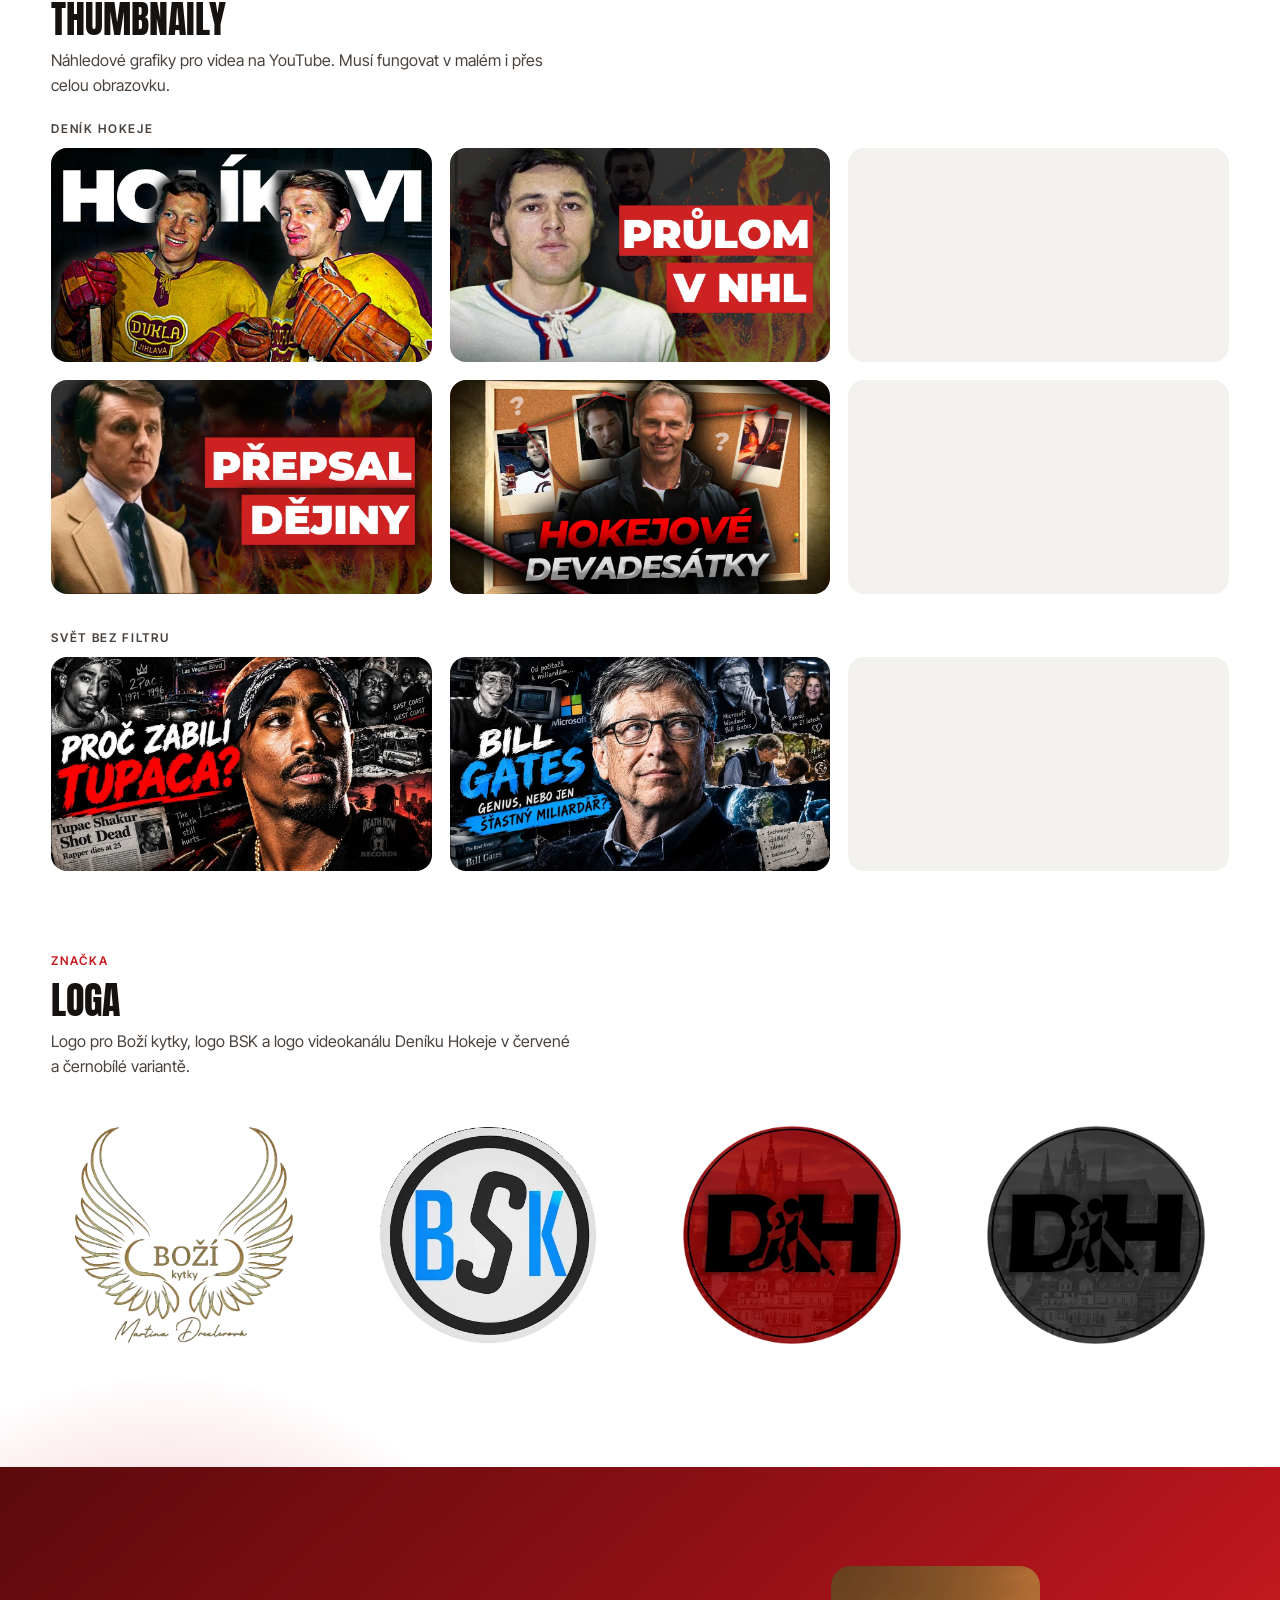
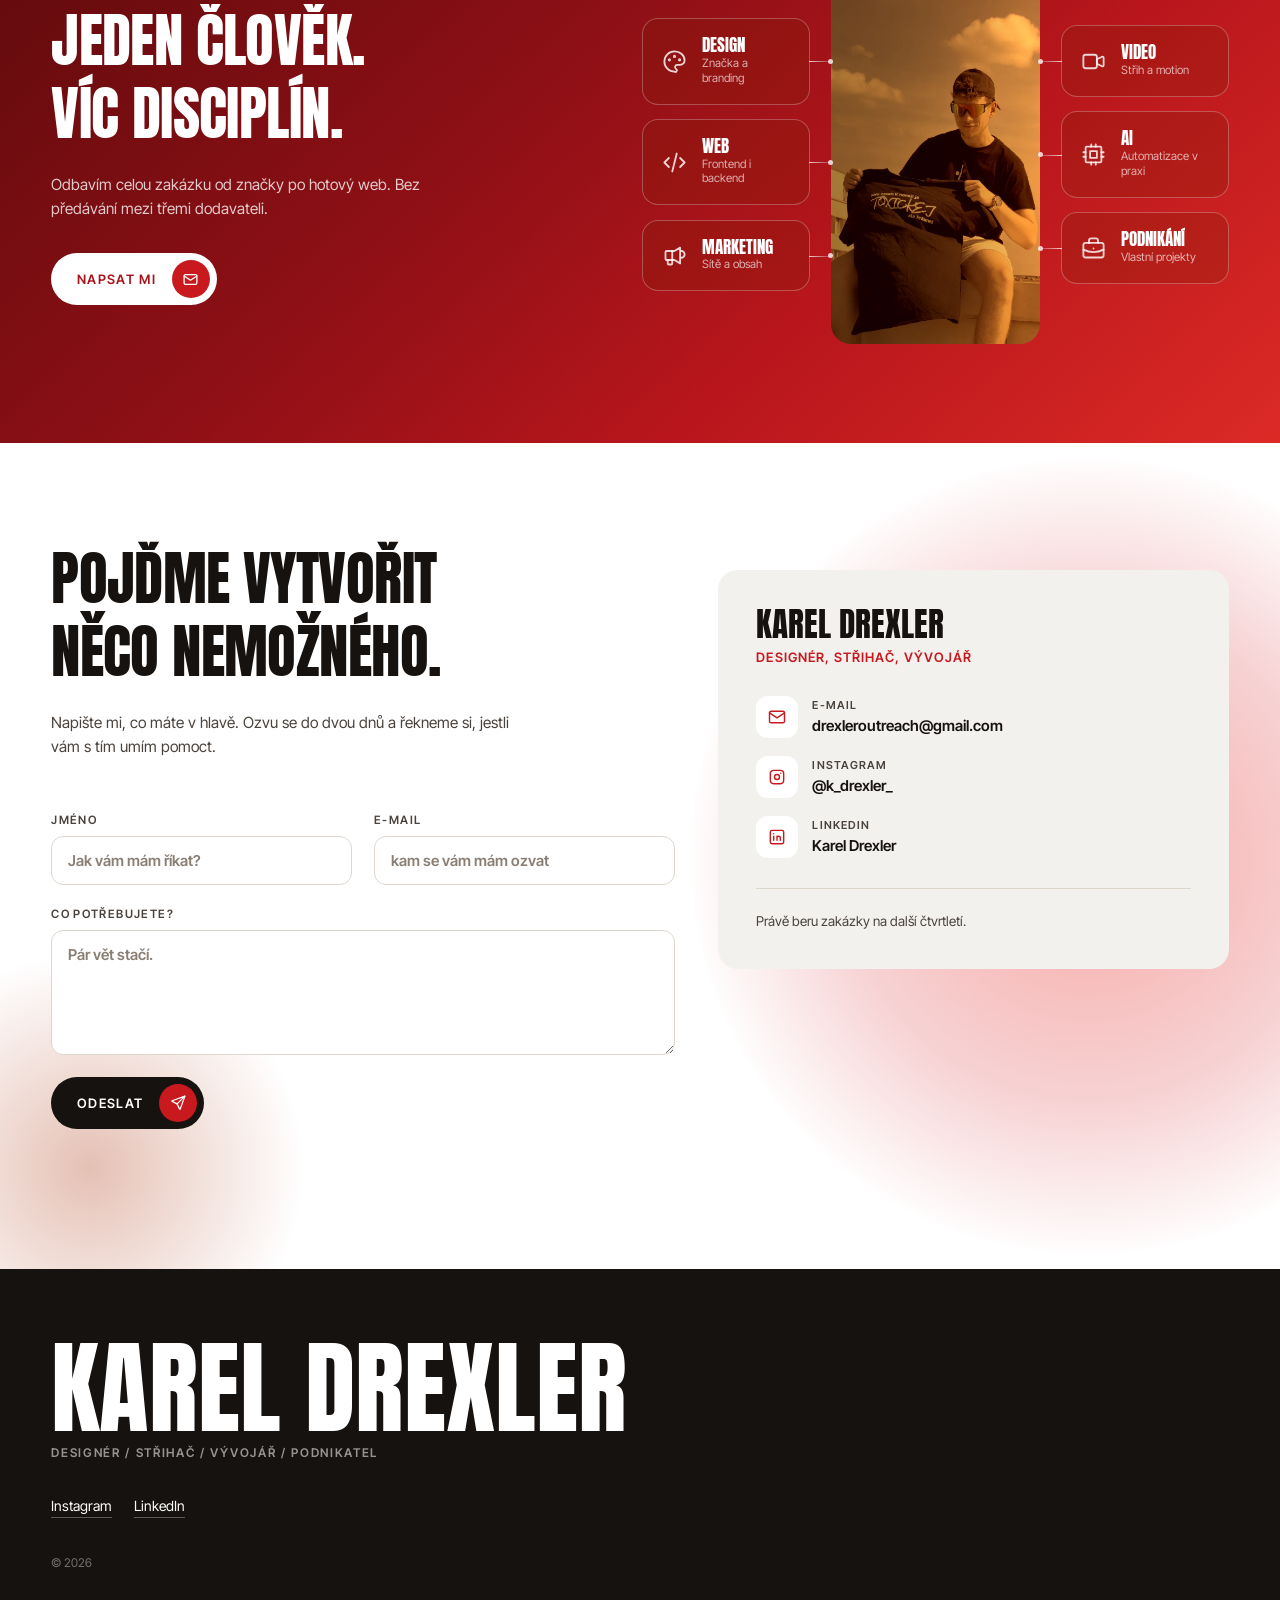
==== commit b6b7c94d: "Časová osa: Project Two – weby a e-shopy pro klienty Co-Authored-By: Claude Opus 5.5 <noreply@anthro" ====
--- a/index.html
+++ b/index.html
@@ -130,7 +130,7 @@
     <li><span class="osa__rok">od 2026</span><div><h3>Offsidestore</h3>
       <p>Značka / e-commerce / social media / content.</p></div></li>
     <li><span class="osa__rok">od 2026</span><div><h3><a class="osa__odkaz" href="https://projectwo.com/" target="_blank" rel="noopener">Project Two<svg viewBox="0 0 16 16" aria-hidden="true"><path d="M5 11 11 5M11 5H6.5M11 5v4.5" fill="none" stroke="currentColor" stroke-width="1.6" stroke-linecap="round" stroke-linejoin="round"/></svg></a></h3>
-      <p>Weby, aplikace a automatizace pro firmy.</p></div></li>
+      <p>Weby a e-shopy pro klienty.</p></div></li>
     </ol>
   </div>
 </section>
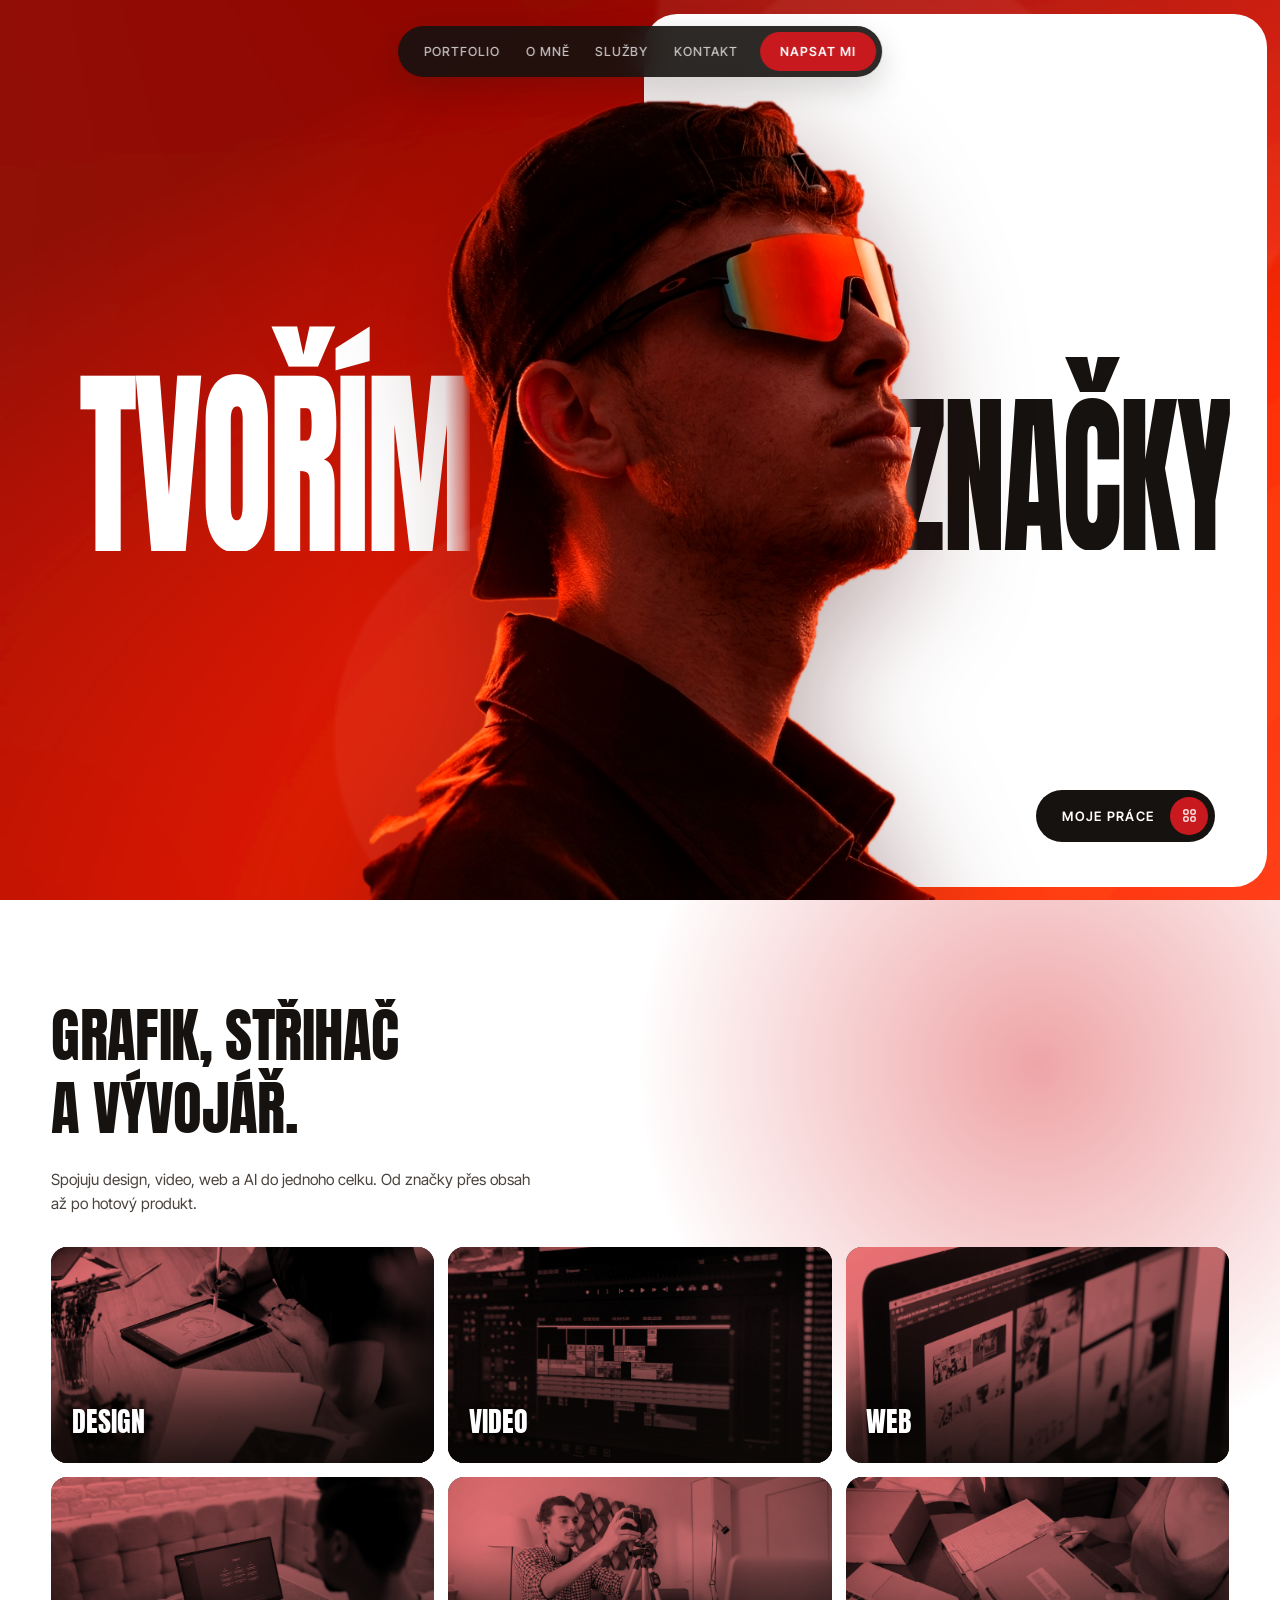
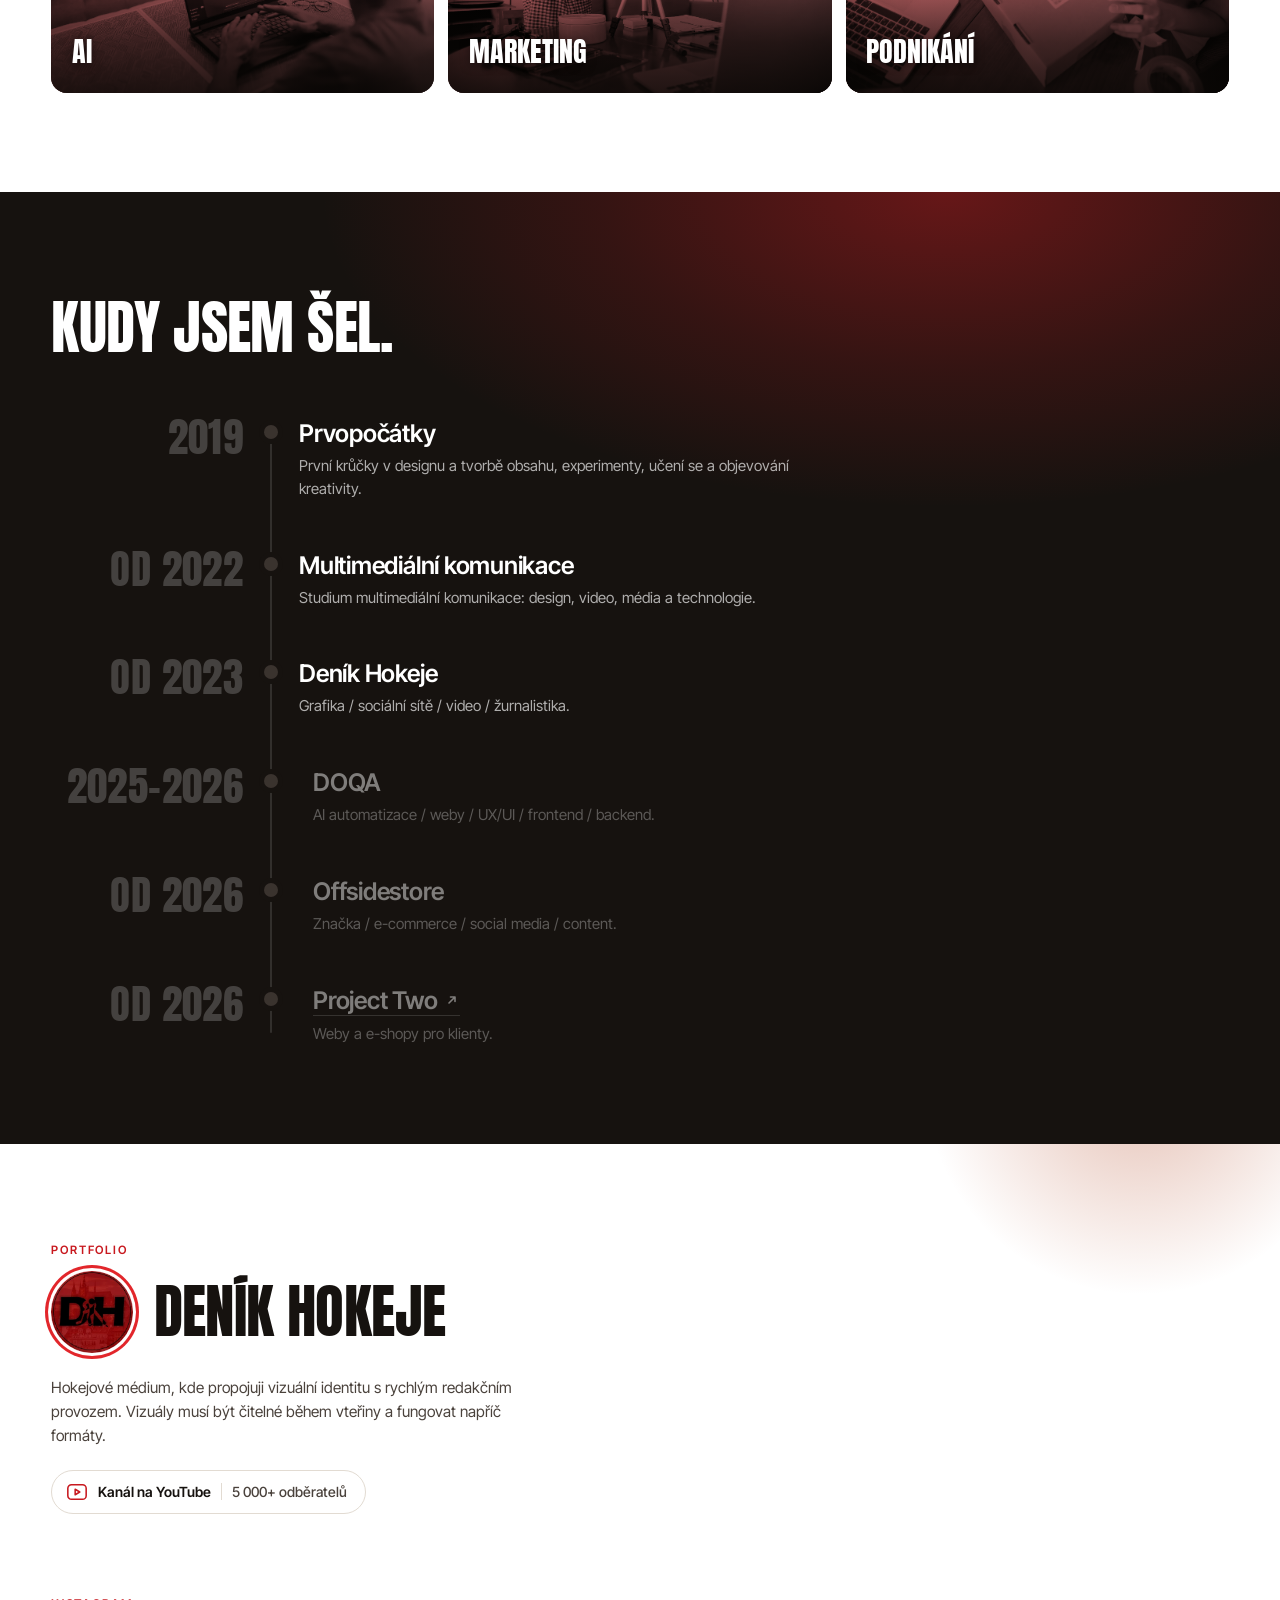
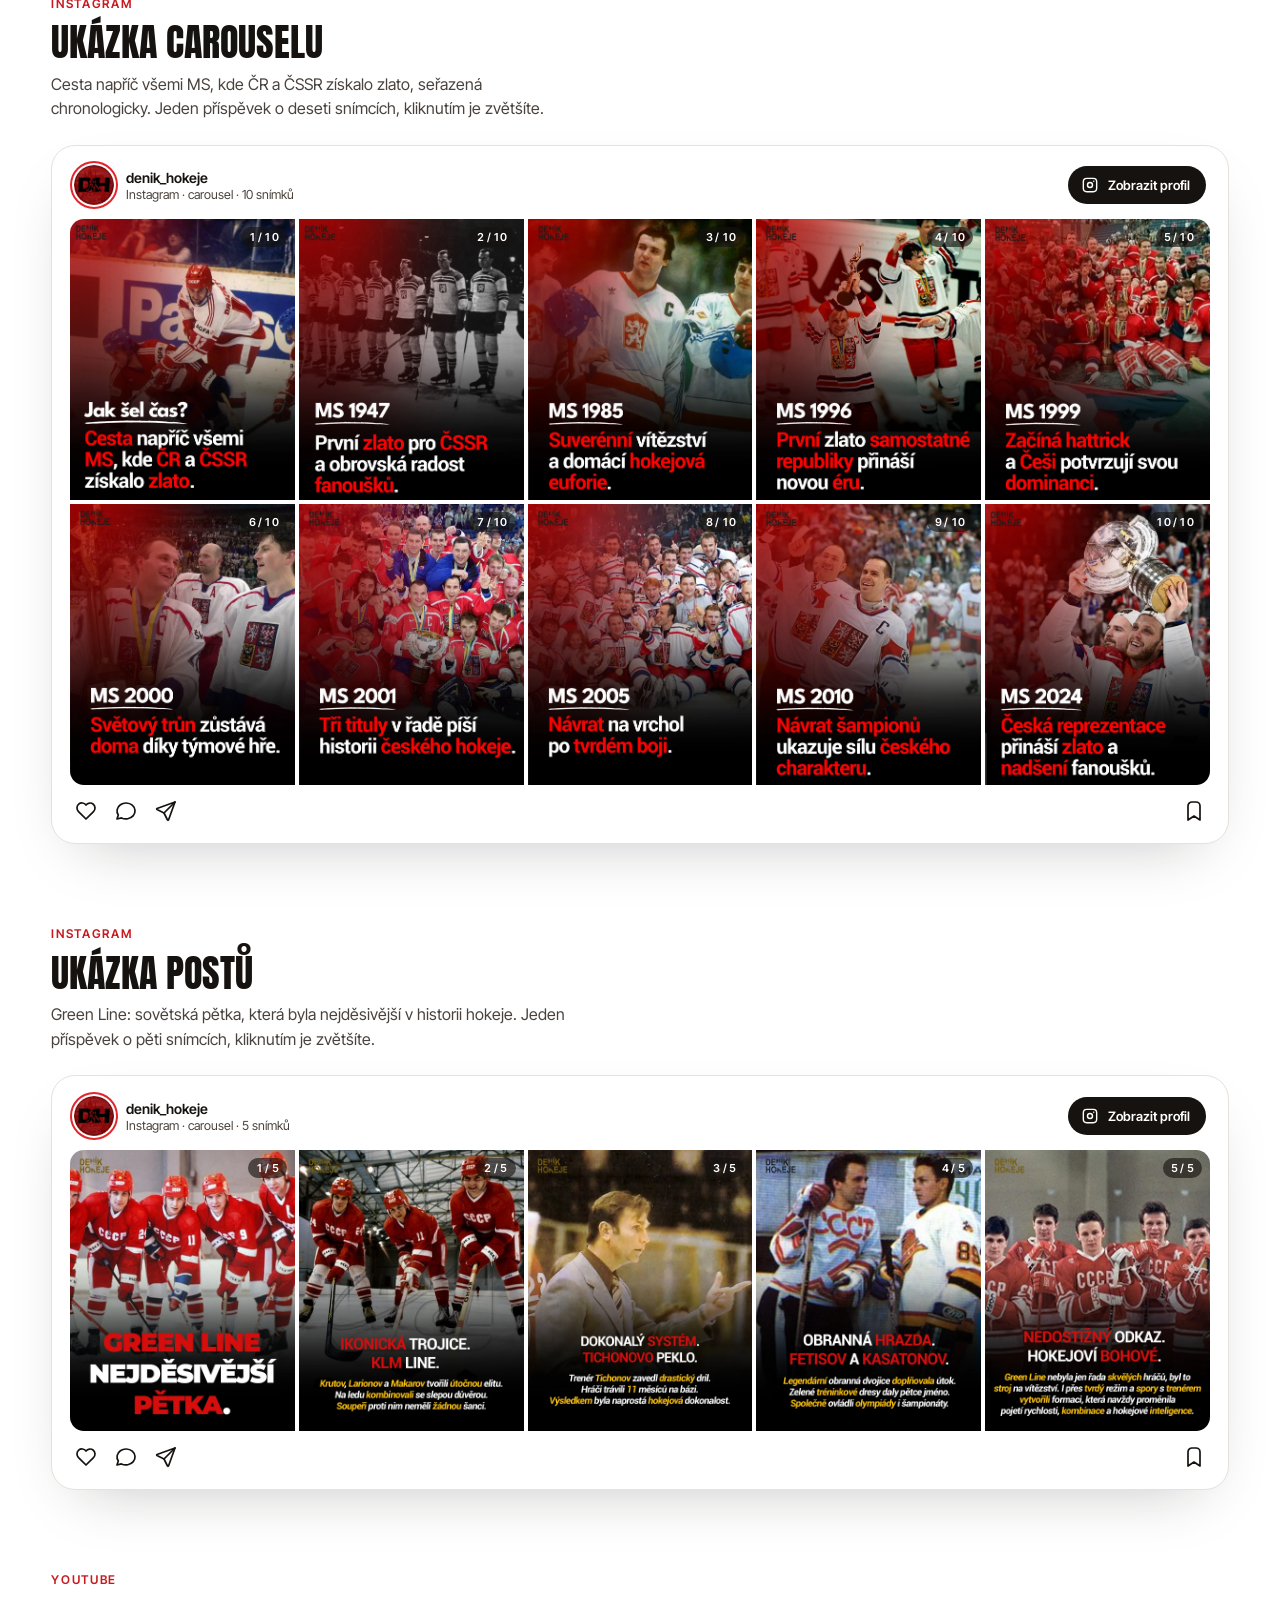
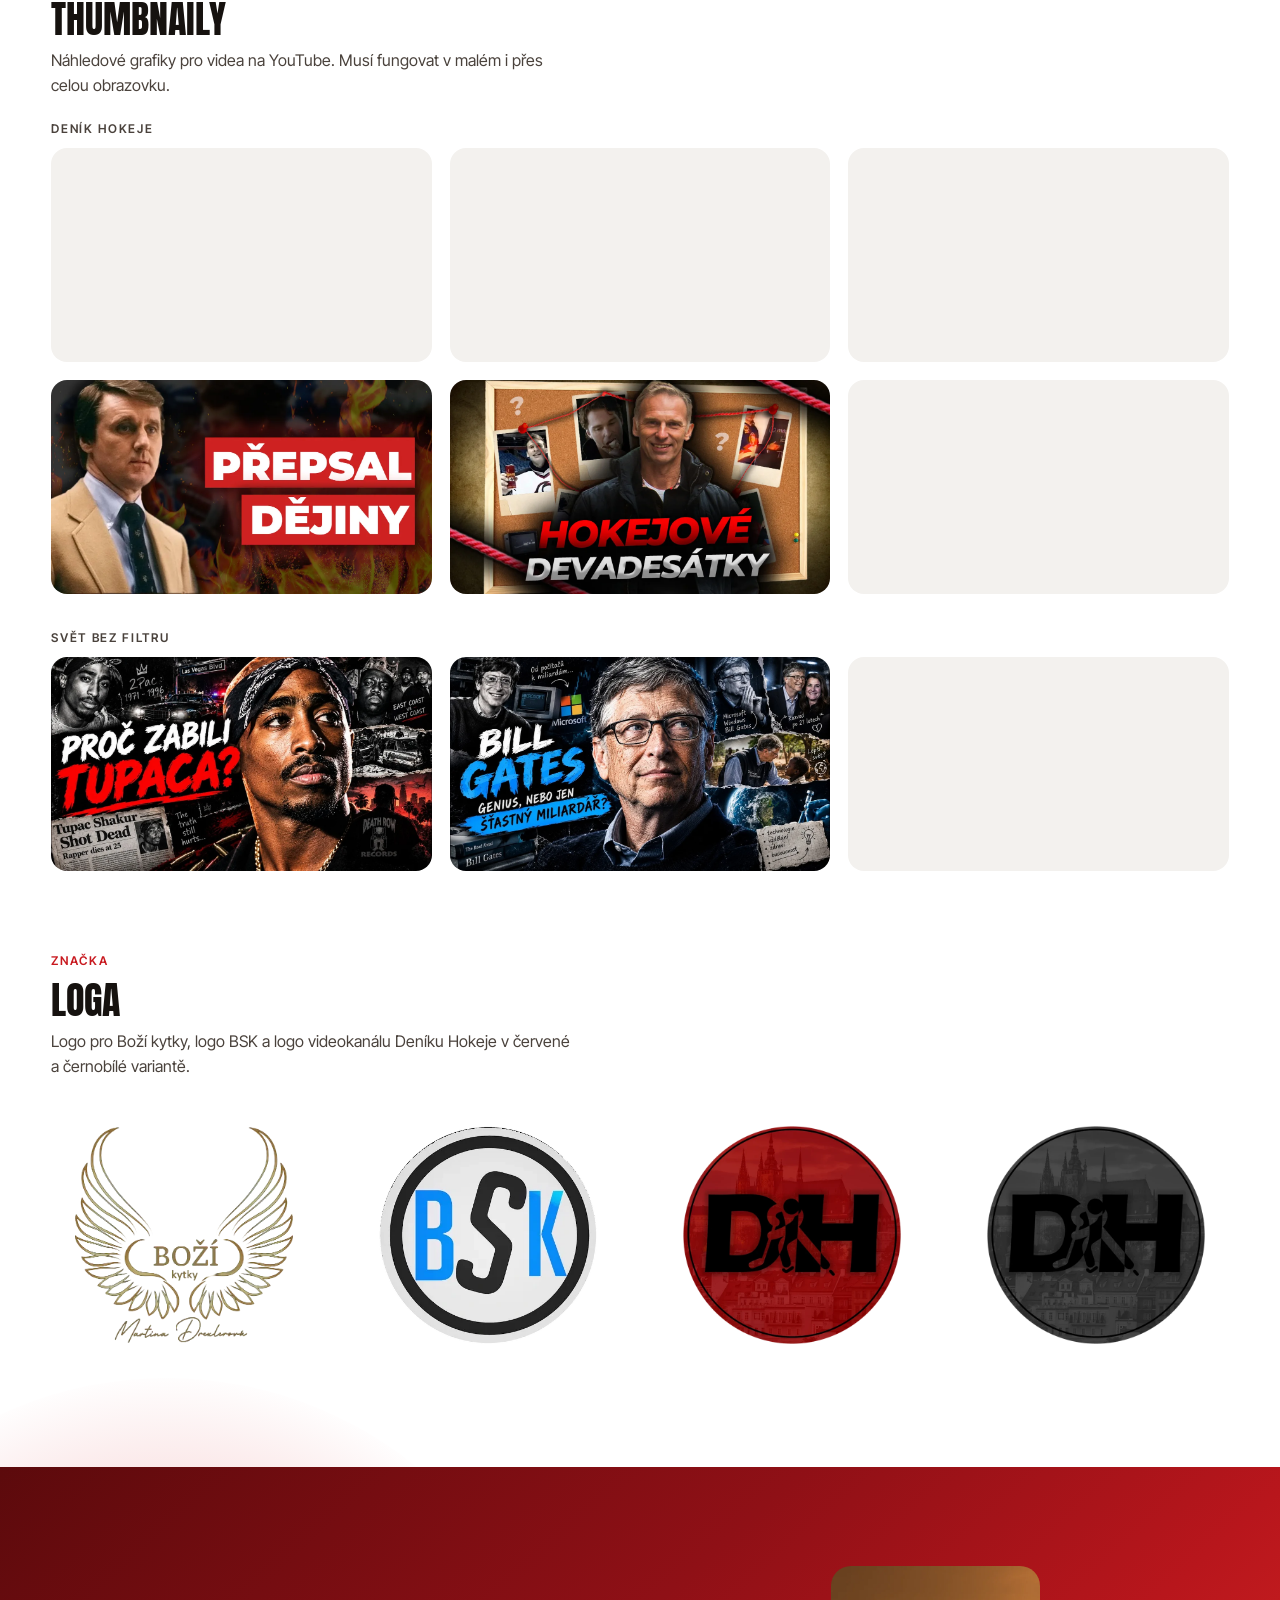
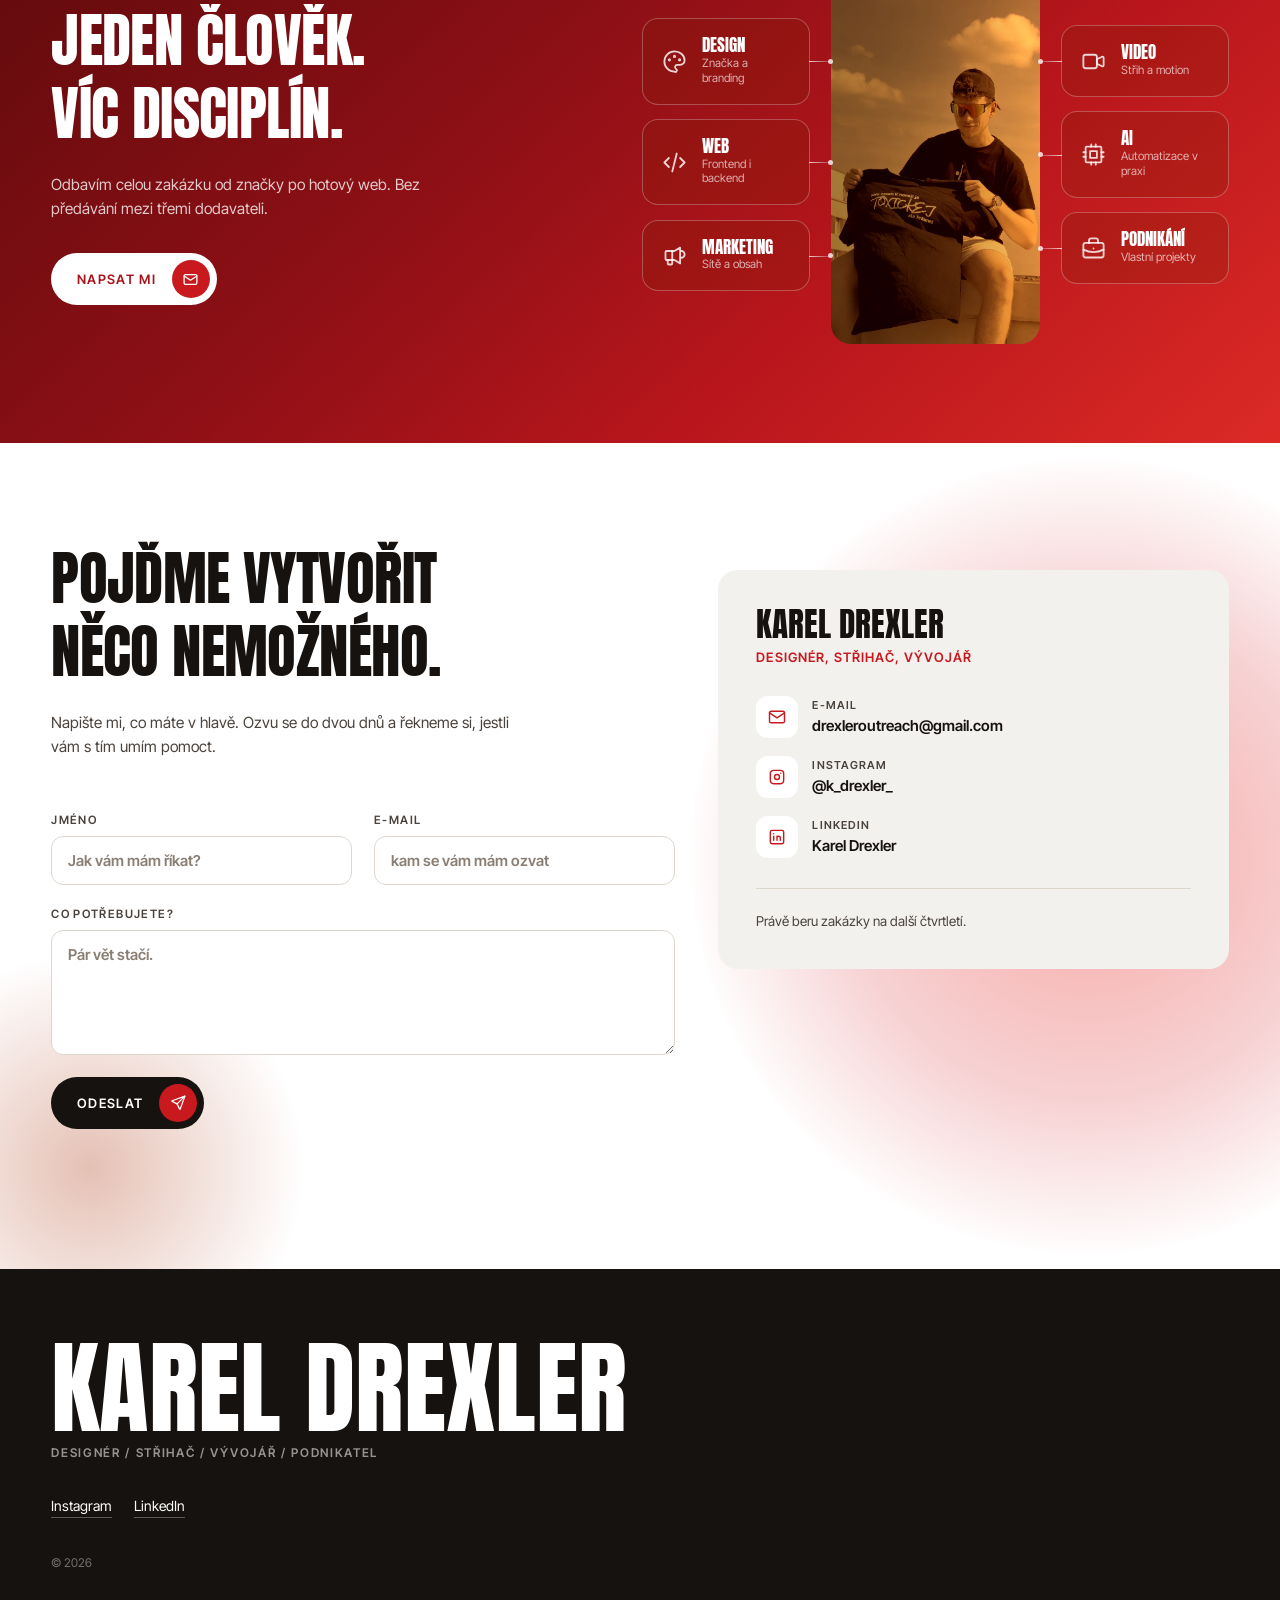
==== commit 11c472d2: "Mobilní menu: odkaz Ukázky práce, skočí na thumbnaily Co-Authored-By: Claude Opus 5.5 <noreply@anthr" ====
--- a/index.html
+++ b/index.html
@@ -19,6 +19,7 @@
   <div class="nav__menu" id="menu">
     <nav class="nav__links" aria-label="Hlavní navigace">
       <a href="#prace">Portfolio</a>
+      <a class="nav__jen-mobil" href="#ukazky">Ukázky práce</a>
       <a href="#o-mne">O mně</a>
       <a href="#sluzby">Služby</a>
       <a href="#kontakt">Kontakt</a>
@@ -239,8 +240,9 @@
     </div>
   </article>
 
-  <!-- Náhledy v pravidelné mřížce, po kanálech; jsou to obrazovky, ne příběh. -->
-  <article class="blok" data-galerie>
+  <!-- Náhledy v pravidelné mřížce, po kanálech; jsou to obrazovky, ne příběh.
+       Na tenhle blok vede v mobilním menu odkaz „Ukázky práce“. -->
+  <article class="blok" id="ukazky" data-galerie>
     <div class="blok__hlava">
       <p class="blok__druh">YouTube</p>
       <h3>Thumbnaily</h3>
--- a/styles.css
+++ b/styles.css
@@ -107,6 +107,10 @@
 
 .nav__links a:hover { color: var(--paper); }
 .nav__links a:hover::after { transform: scaleX(1); }
+
+/* Odkaz jen do rozbalovacího menu na mobilu; na počítači by kapsli
+   zbytečně natáhl. */
+.nav__links .nav__jen-mobil { display: none; }
 
 .nav__cta {
   padding: 12px 20px;
@@ -519,12 +523,14 @@
 
   .nav__links a::after { display: none; }
   .nav__links a:hover { color: var(--red-400); }
+  .nav__links .nav__jen-mobil { display: block; }
 
   /* Odkazy najedou po sobě. */
   .nav--open .nav__links a { opacity: 1; transform: none; }
   .nav--open .nav__links a:nth-child(2) { transition-delay: .05s, .05s, 0s; }
   .nav--open .nav__links a:nth-child(3) { transition-delay: .1s, .1s, 0s; }
   .nav--open .nav__links a:nth-child(4) { transition-delay: .15s, .15s, 0s; }
+  .nav--open .nav__links a:nth-child(5) { transition-delay: .2s, .2s, 0s; }
 
   .nav__cta {
     padding: 20px;
--- a/sekce.css
+++ b/sekce.css
@@ -414,7 +414,11 @@
 }
 
 /* Portfolio ----------------------------------------------------------- */
-.blok { margin-top: clamp(52px, 9vh, 110px); }
+.blok {
+  margin-top: clamp(52px, 9vh, 110px);
+  /* Při skoku z menu nesmí začátek bloku zajet pod pevnou lištu. */
+  scroll-margin-top: calc(var(--nav-top) + var(--nav-h) + 12px);
+}
 
 /* Popis stojí pod nadpisem, ne vedle něj: vedle by každý začínal jinde,
    podle toho, jak dlouhý je nadpis. */
